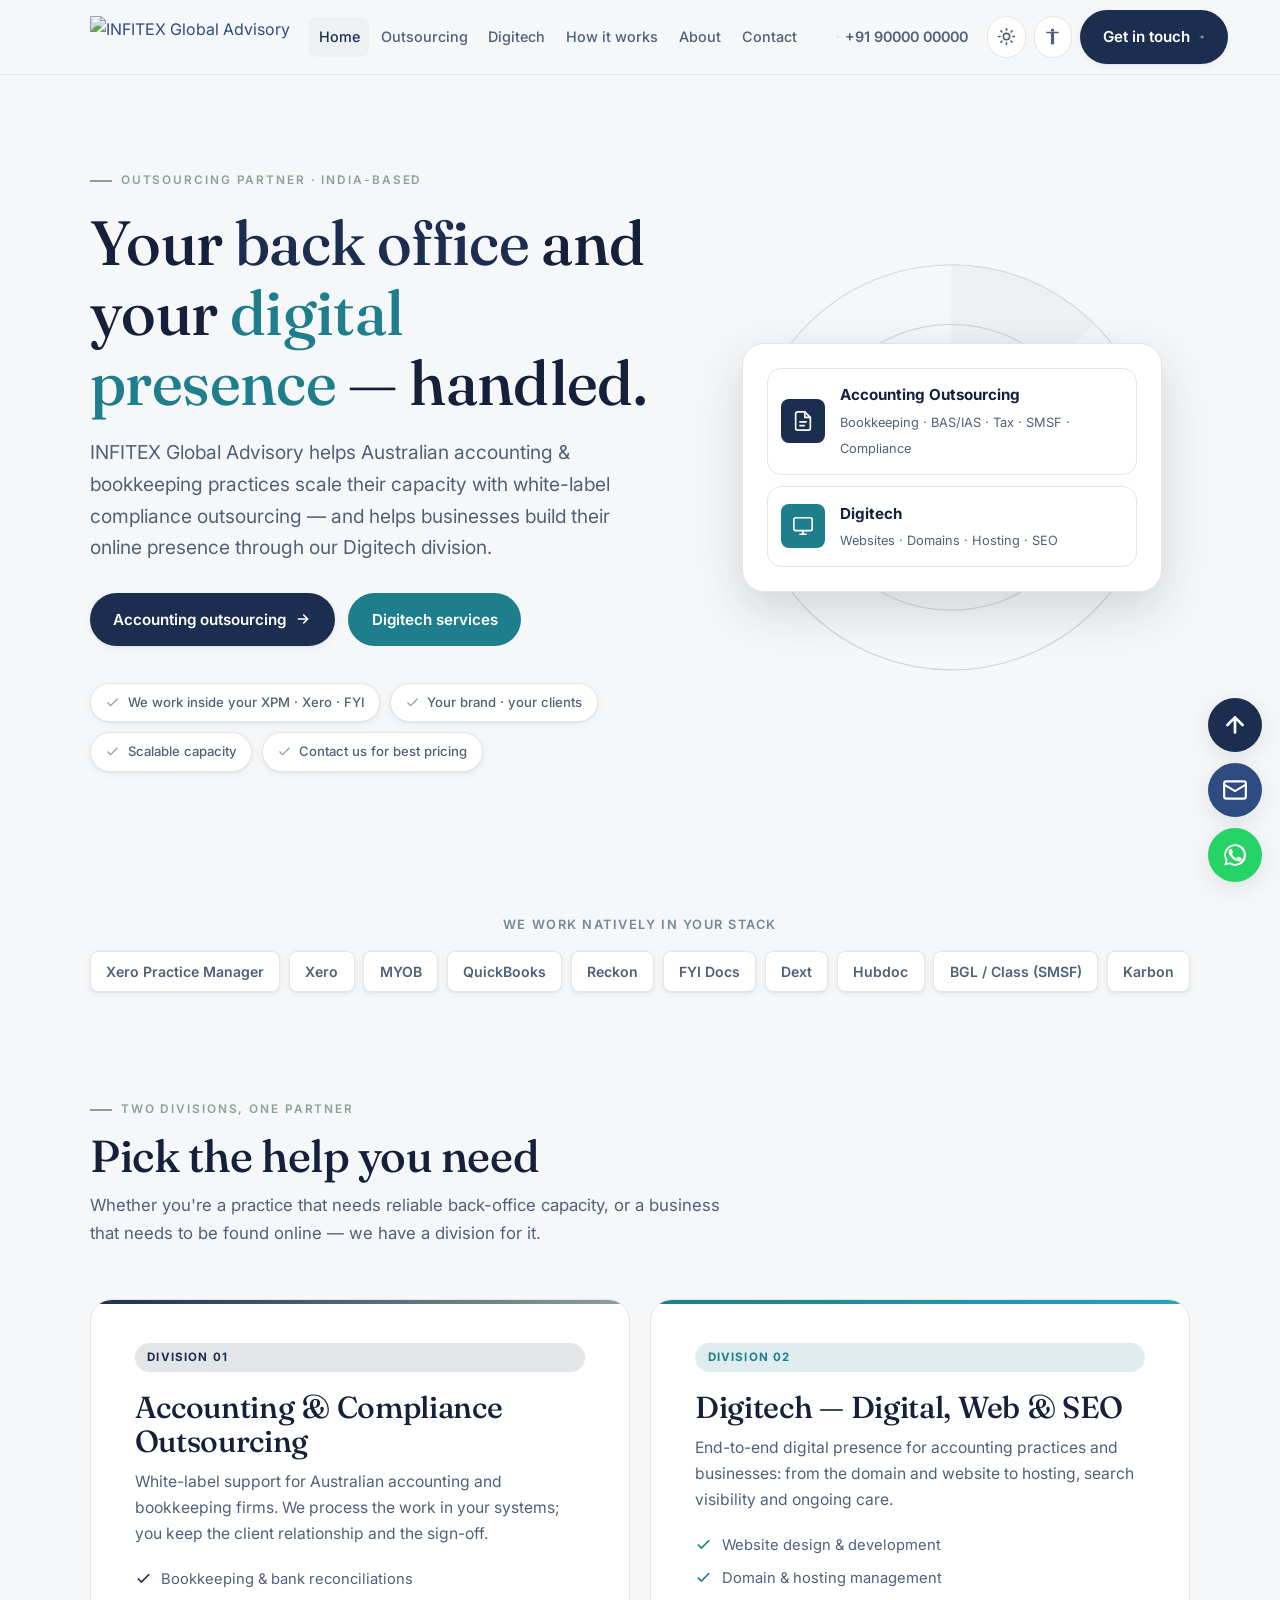
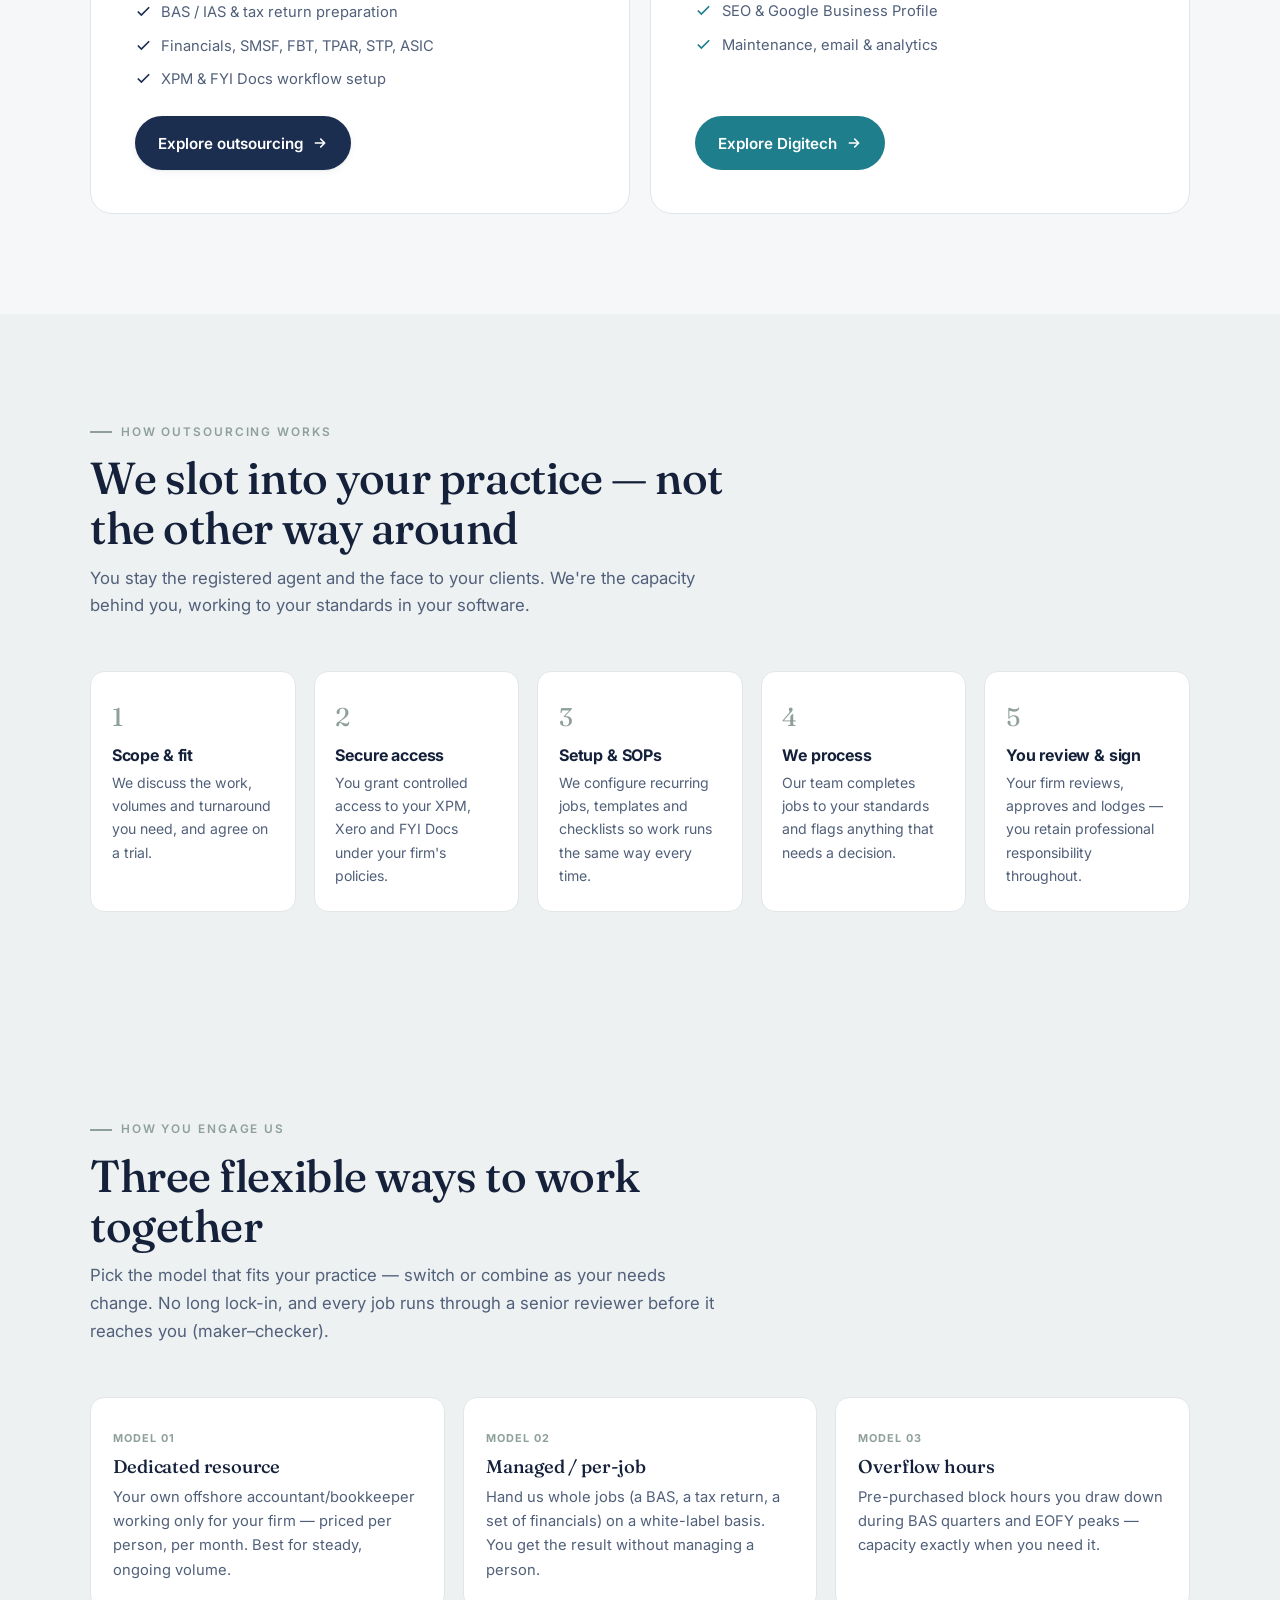
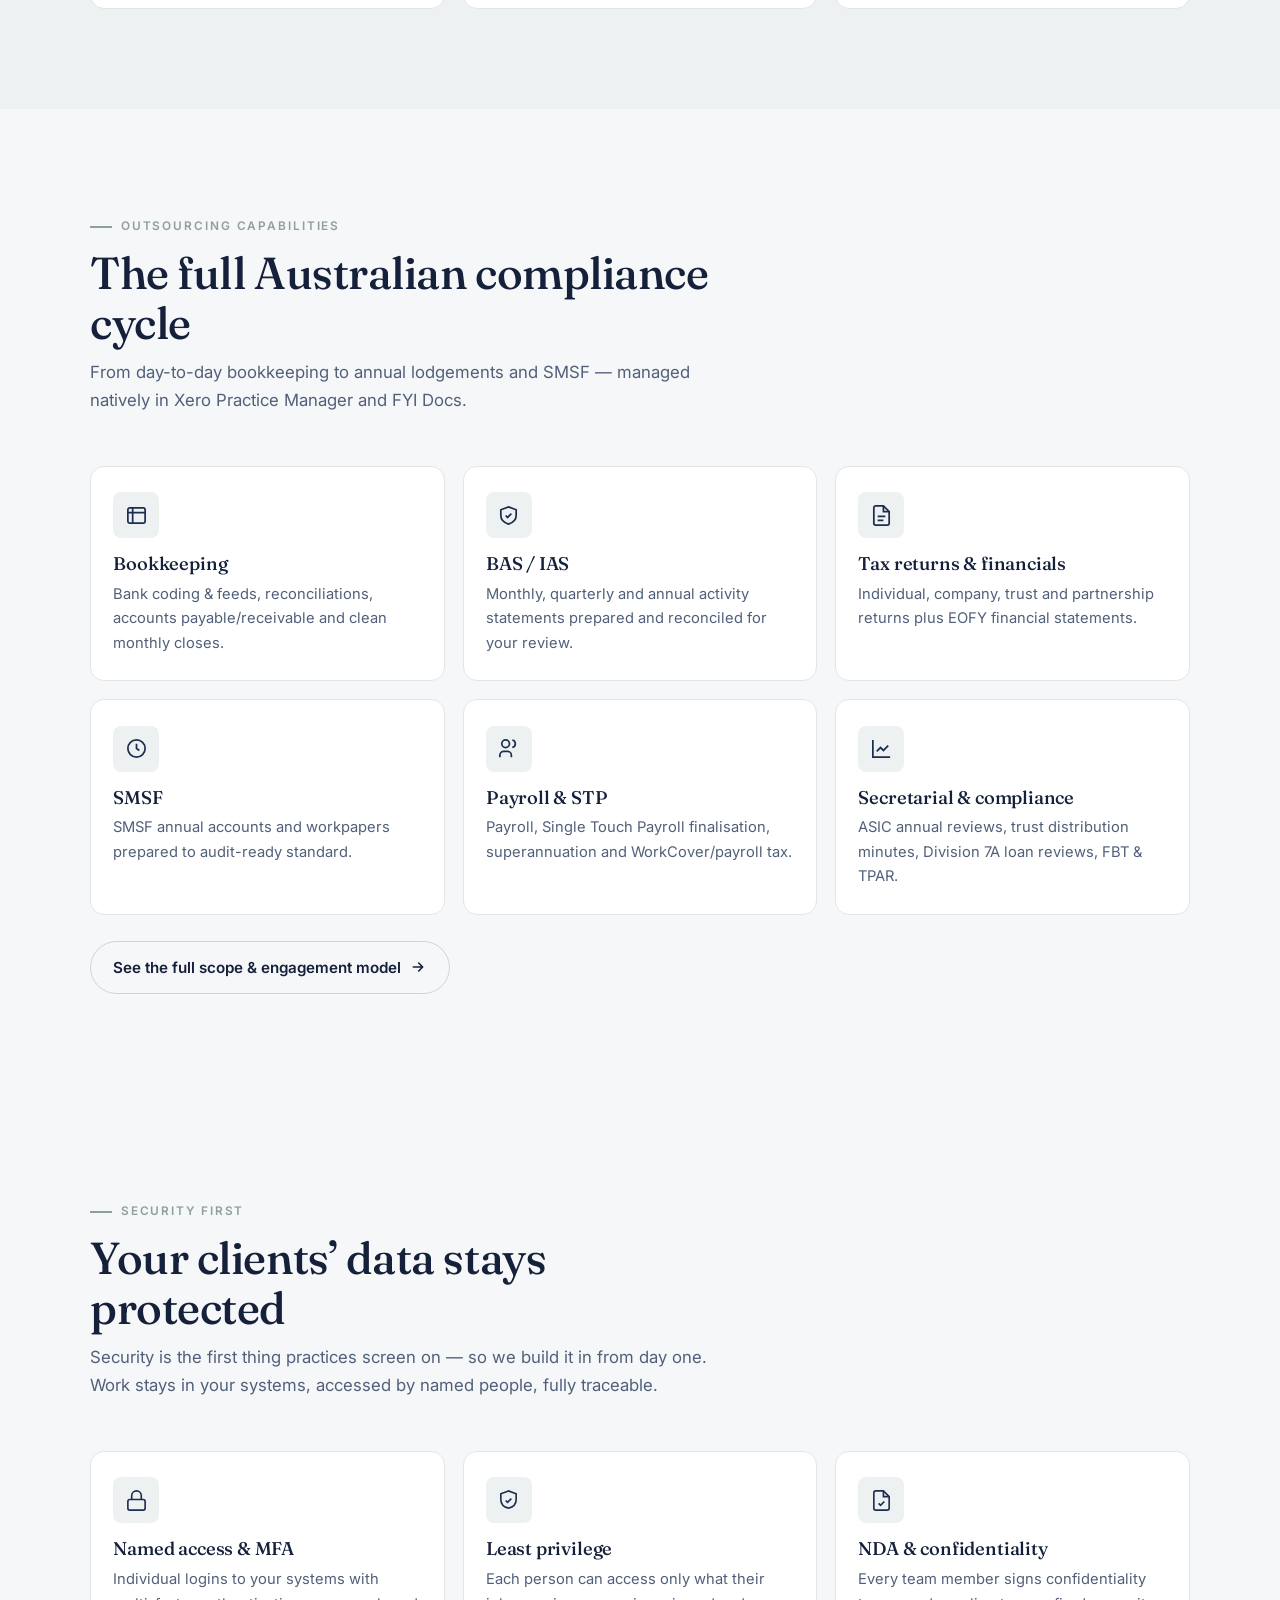
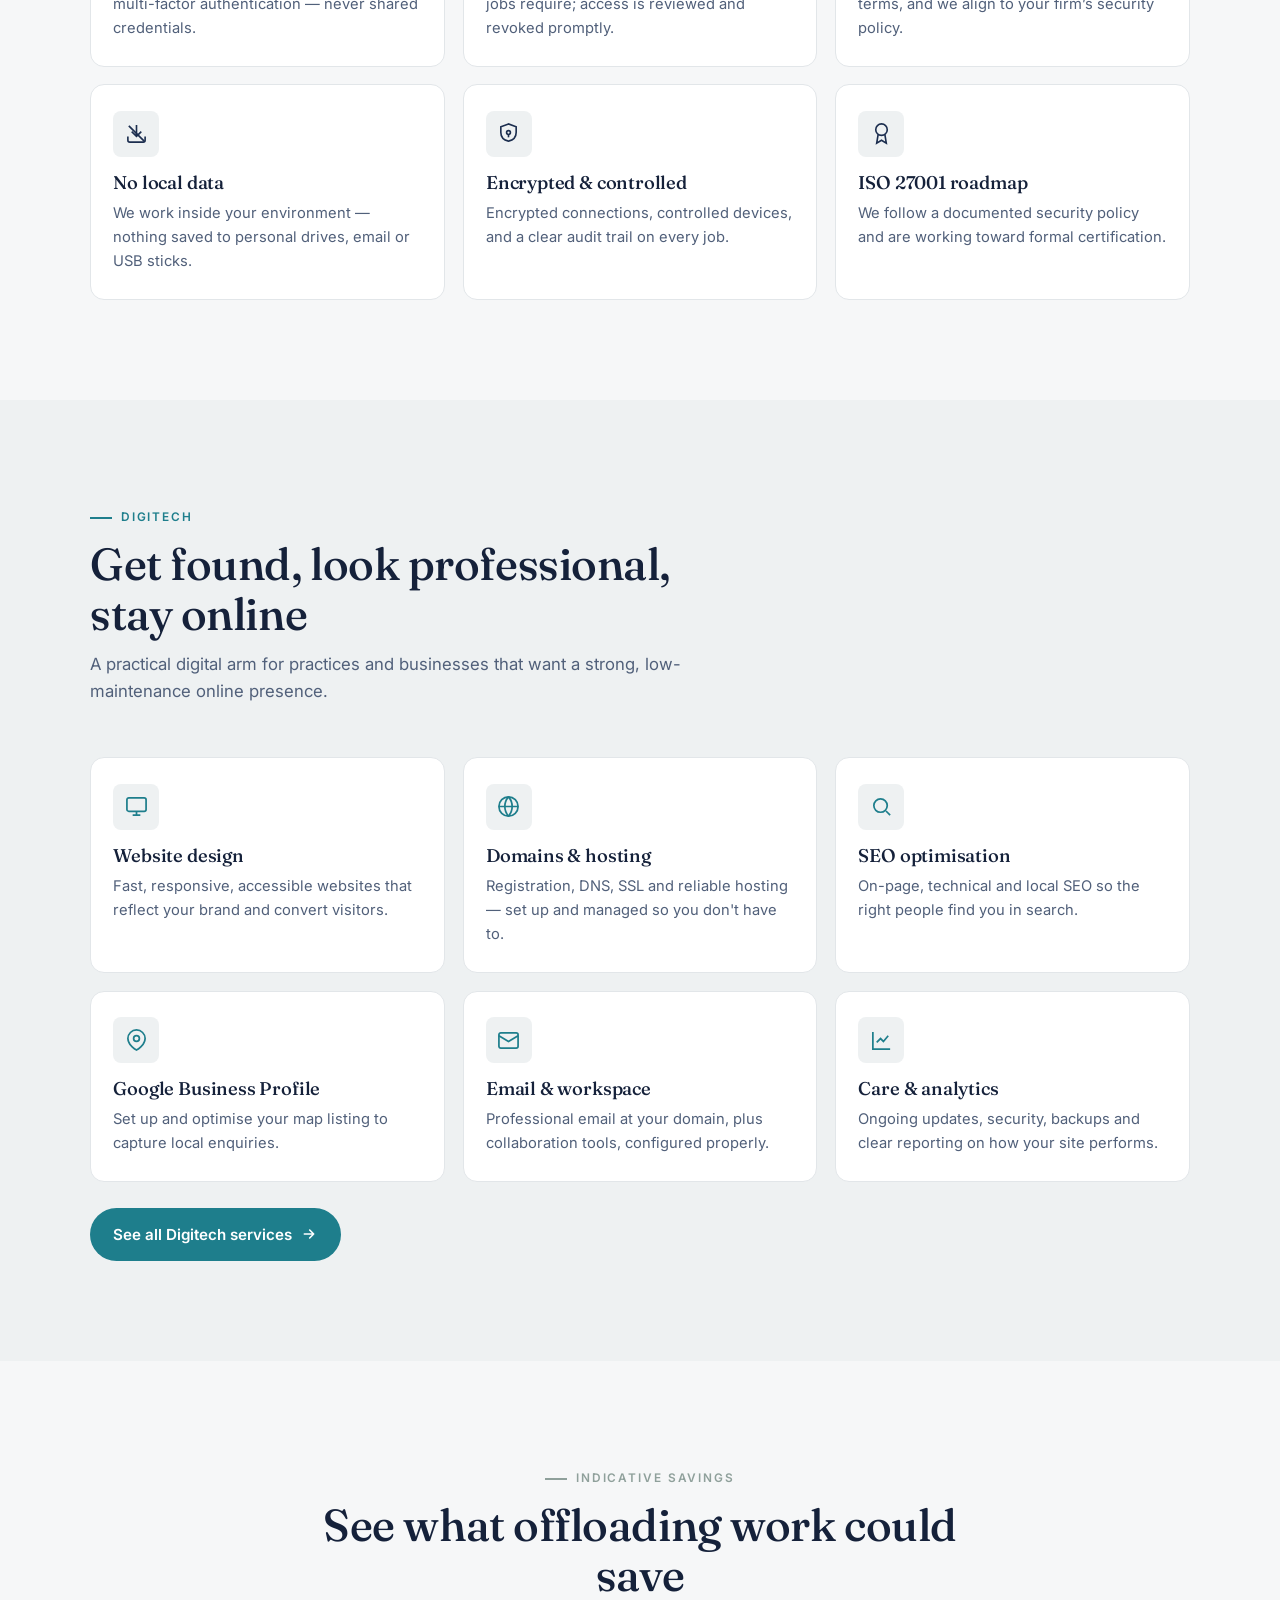
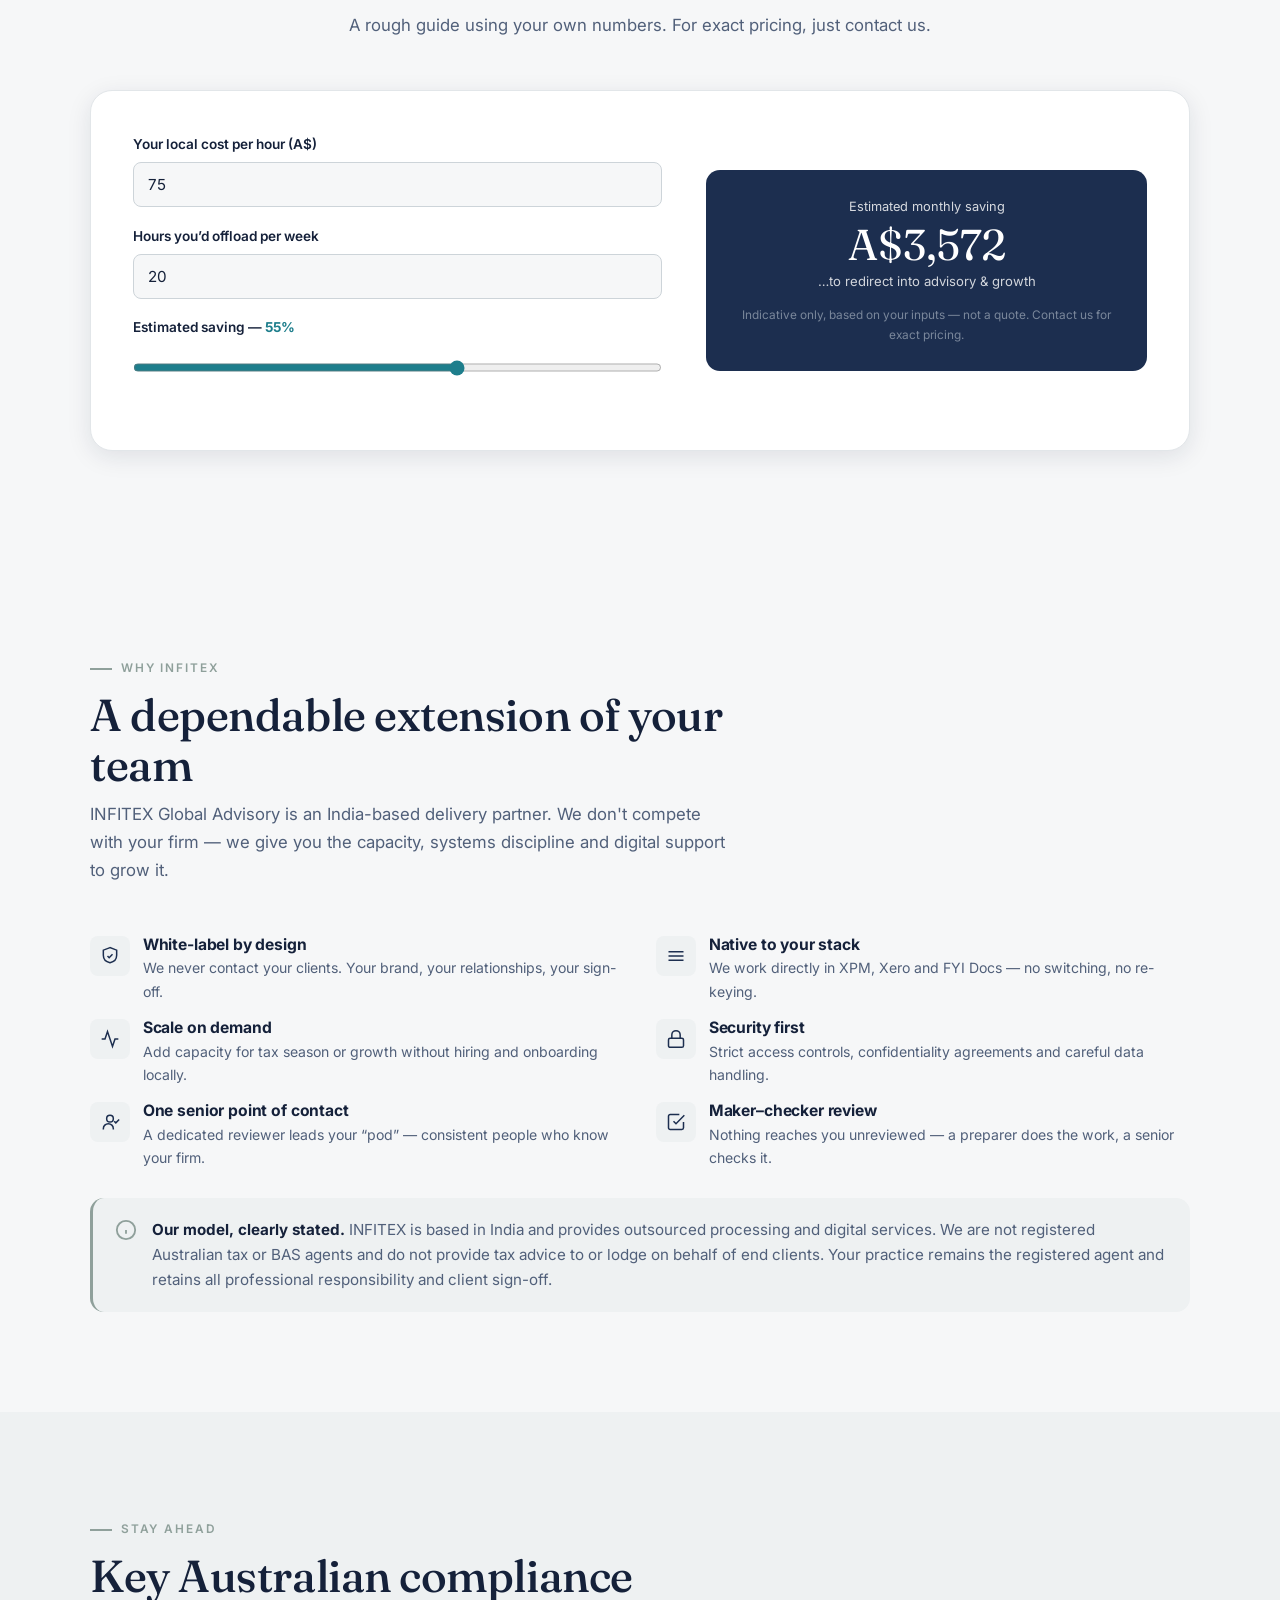
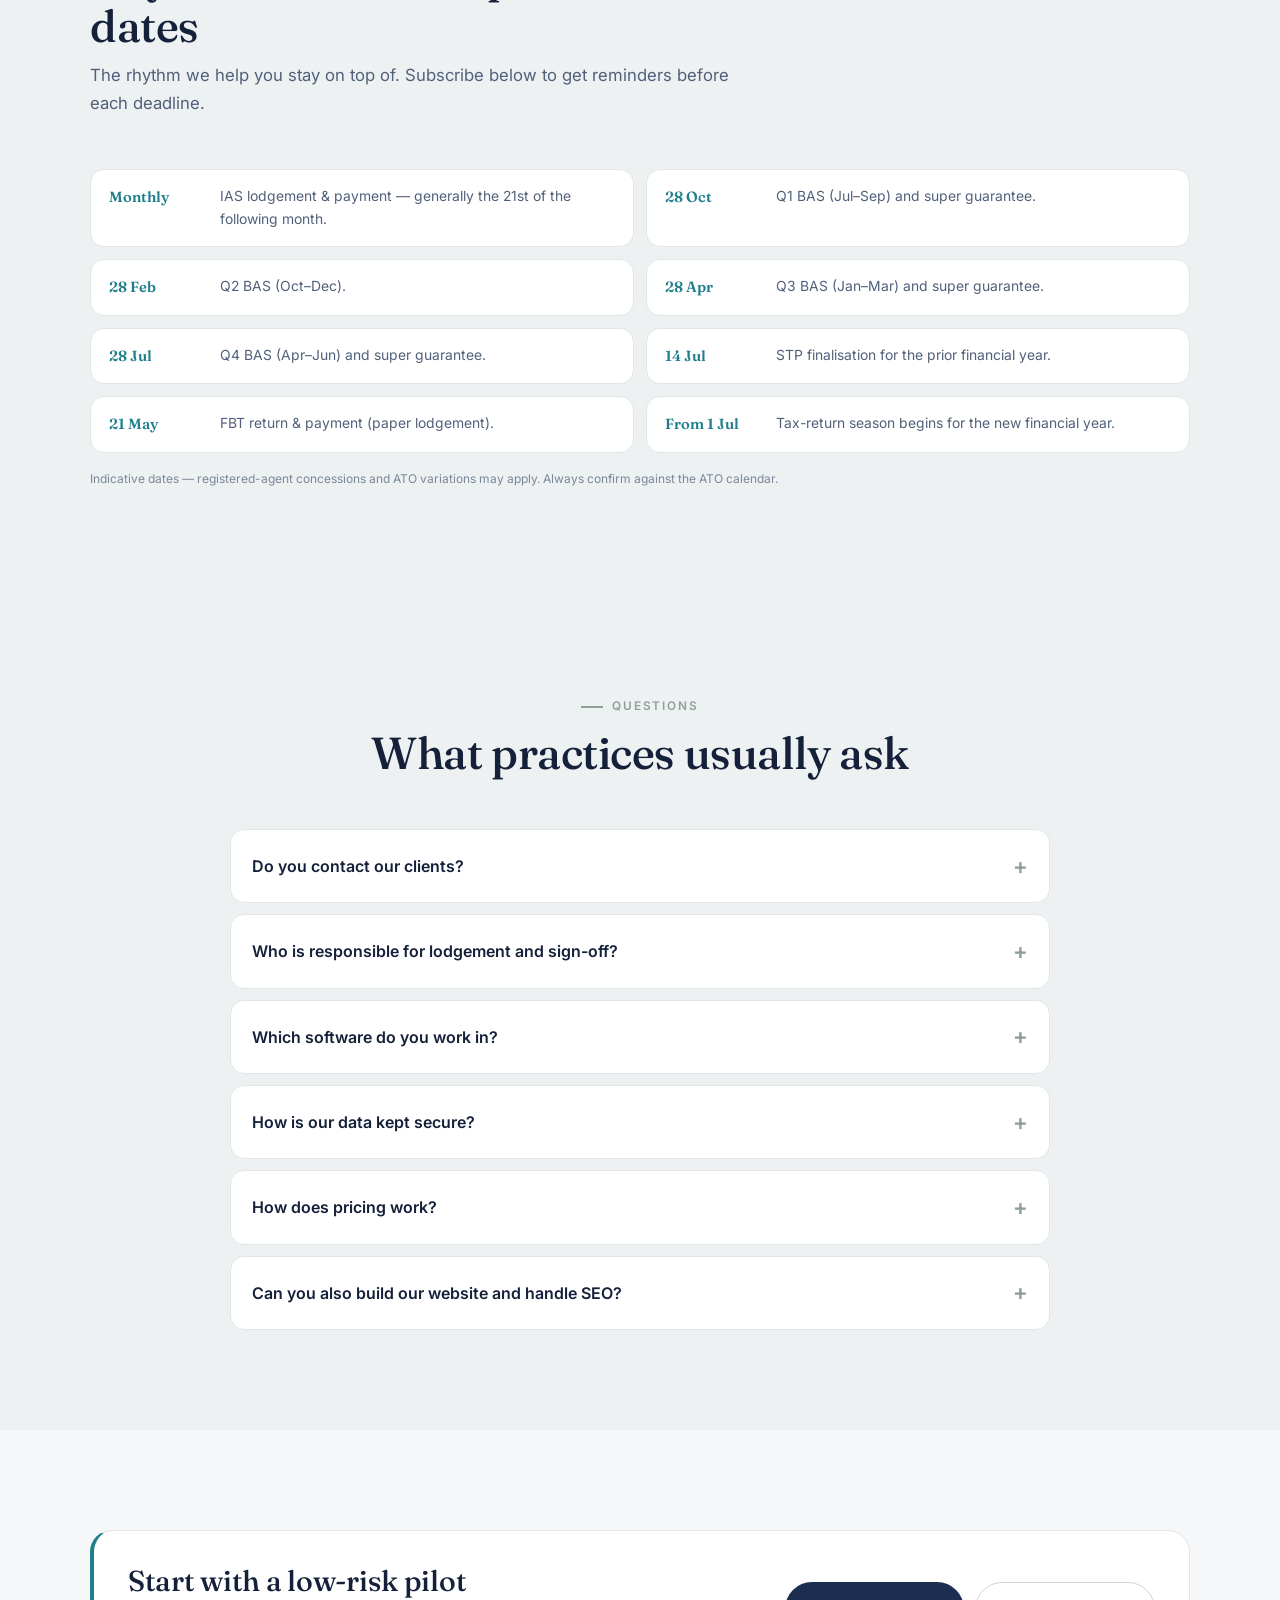
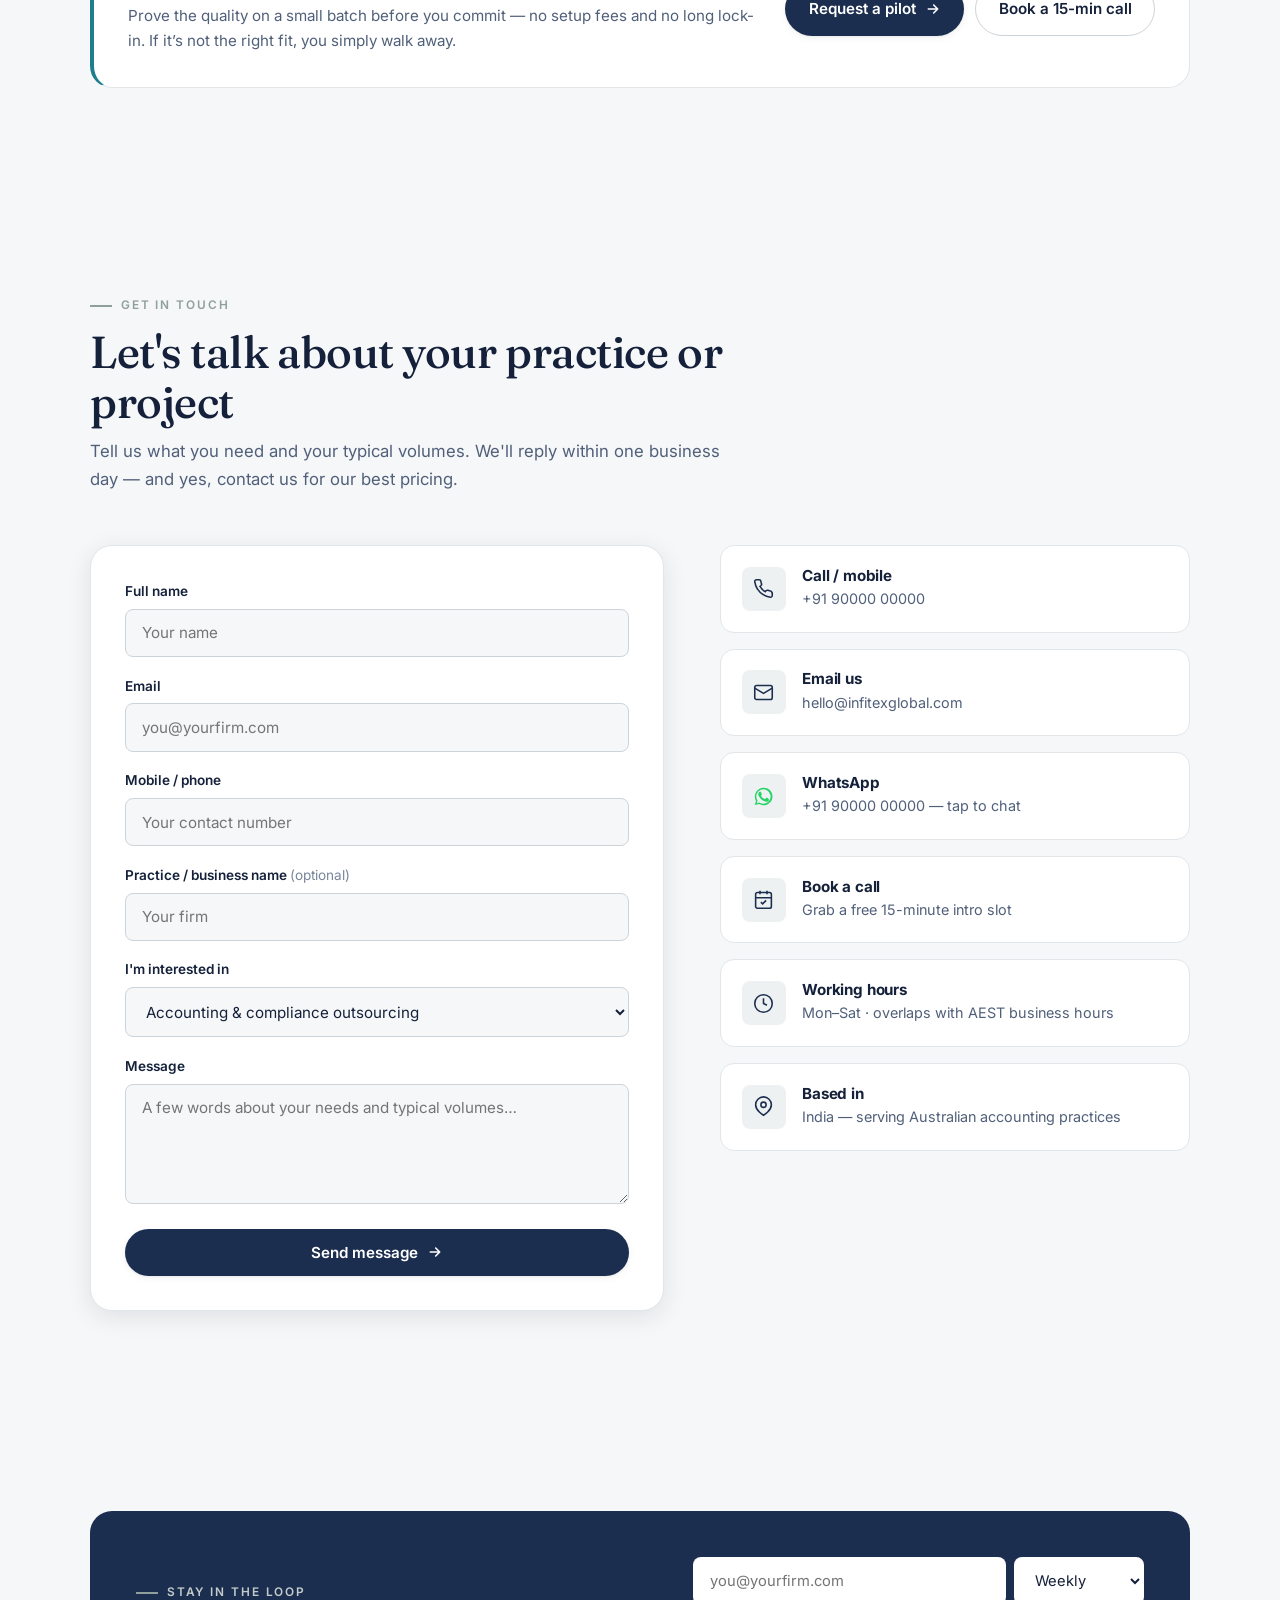
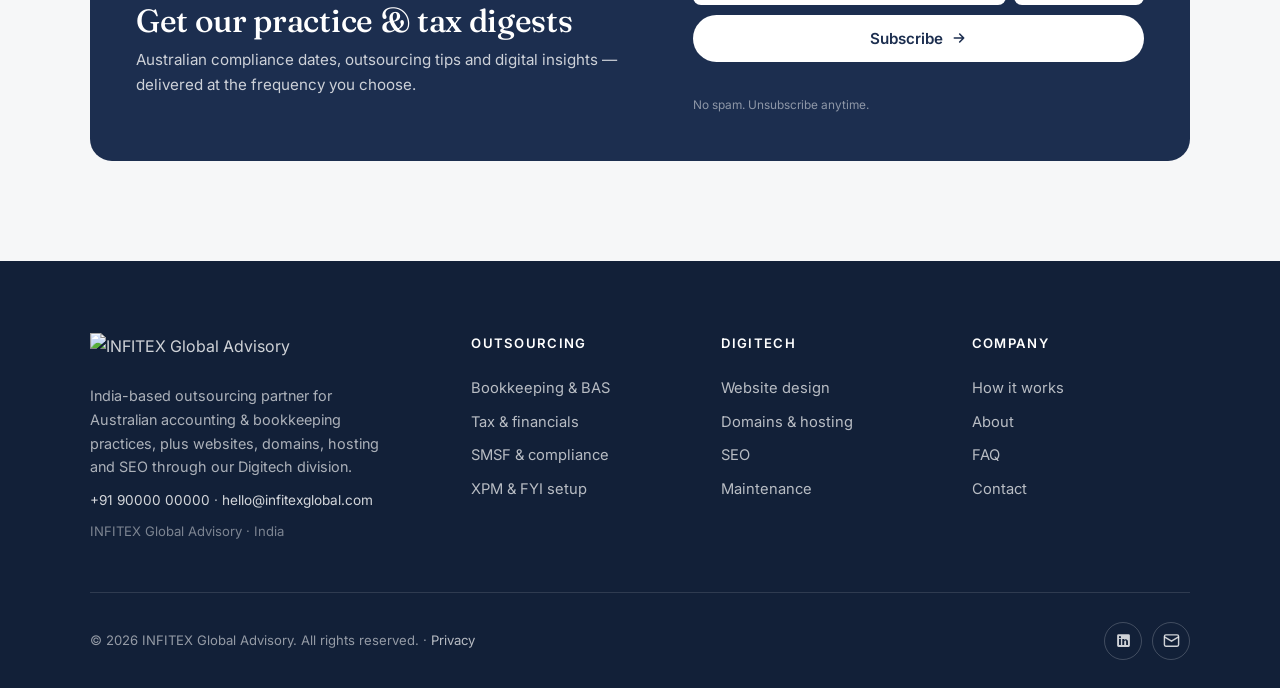
==== index.html @ b323609f "Add files via upload" ====
<!DOCTYPE html>
<html lang="en" data-theme="light" data-contrast="normal">
<head>
<meta charset="UTF-8" />
<meta name="viewport" content="width=device-width, initial-scale=1.0" />
<title>INFITEX Global Advisory — Accounting Outsourcing for Australian Practices + Digital Services</title>
<meta name="description" content="INFITEX is an India-based partner for Australian accounting & bookkeeping practices: white-label accounting, BAS, tax and compliance outsourcing — plus websites, domains, hosting and SEO (Digitech)." />
<meta name="theme-color" content="#1C2E4F" />
<script>document.documentElement.classList.add('js');</script>
<link rel="icon" href="data:image/svg+xml,%3Csvg xmlns='http://www.w3.org/2000/svg' viewBox='0 0 32 32'%3E%3Crect width='32' height='32' rx='6' fill='%231C2E4F'/%3E%3Cpath d='M11 9 L22 16 L11 23' fill='none' stroke='%23C3CCCB' stroke-width='3' stroke-linecap='round' stroke-linejoin='round'/%3E%3Ccircle cx='14.5' cy='16' r='2.1' fill='%23C3CCCB'/%3E%3C/svg%3E" />
<link rel="preconnect" href="https://fonts.googleapis.com" />
<link rel="preconnect" href="https://fonts.gstatic.com" crossorigin />
<link href="https://fonts.googleapis.com/css2?family=Fraunces:opsz,wght@9..144,400;9..144,500;9..144,600&family=Inter:wght@400;500;600;700&display=swap" rel="stylesheet" />
<link rel="canonical" href="https://www.infitexglobal.com/" />
<meta name="robots" content="index, follow, max-image-preview:large" />
<meta name="google-site-verification" content="REPLACE_WITH_GOOGLE_VERIFICATION_CODE" />
<meta name="author" content="INFITEX Global Advisory" />
<meta property="og:type" content="website" />
<meta property="og:site_name" content="INFITEX Global Advisory" />
<meta property="og:locale" content="en_AU" />
<meta property="og:title" content="INFITEX Global Advisory — Accounting Outsourcing + Digital Services" />
<meta property="og:description" content="India-based partner for Australian accounting & bookkeeping practices: white-label BAS, tax & compliance outsourcing, plus websites, domains, hosting & SEO." />
<meta property="og:url" content="https://www.infitexglobal.com/" />
<meta property="og:image" content="https://www.infitexglobal.com/logo-infitex.png" />
<meta name="twitter:card" content="summary" />
<meta name="twitter:title" content="INFITEX Global Advisory — Accounting Outsourcing + Digital Services" />
<meta name="twitter:description" content="India-based partner for Australian accounting & bookkeeping practices: white-label BAS, tax & compliance outsourcing, plus websites, domains, hosting & SEO." />
<meta name="twitter:image" content="https://www.infitexglobal.com/logo-infitex.png" />
<link rel="stylesheet" href="styles.css" />
<script type="application/ld+json">{"@context": "https://schema.org", "@type": "ProfessionalService", "@id": "https://www.infitexglobal.com/#organization", "name": "INFITEX Global Advisory", "url": "https://www.infitexglobal.com/", "logo": "https://www.infitexglobal.com/logo-infitex.png", "image": "https://www.infitexglobal.com/logo-infitex.png", "description": "India-based outsourcing partner for Australian accounting & bookkeeping practices (white-label bookkeeping, BAS/IAS, tax, SMSF and compliance), plus website, domain, hosting and SEO services through our Digitech division.", "email": "hello@infitexglobal.com", "telephone": "+919000000000", "address": {"@type": "PostalAddress", "addressCountry": "IN"}, "areaServed": {"@type": "Country", "name": "Australia"}, "sameAs": ["https://www.linkedin.com/company/infitex-global-advisory"], "contactPoint": {"@type": "ContactPoint", "contactType": "sales", "telephone": "+919000000000", "email": "hello@infitexglobal.com", "areaServed": "AU", "availableLanguage": "en"}}</script>
<script type="application/ld+json">{"@context": "https://schema.org", "@type": "WebSite", "@id": "https://www.infitexglobal.com/#website", "url": "https://www.infitexglobal.com/", "name": "INFITEX Global Advisory", "publisher": {"@id": "https://www.infitexglobal.com/#organization"}, "inLanguage": "en"}</script>
<script type="application/ld+json">{"@context": "https://schema.org", "@type": "FAQPage", "mainEntity": [{"@type": "Question", "name": "Do you contact our clients?", "acceptedAnswer": {"@type": "Answer", "text": "No. We operate entirely behind the scenes. All client communication stays with your firm — we are white-label by design."}}, {"@type": "Question", "name": "Who is responsible for lodgement and sign-off?", "acceptedAnswer": {"@type": "Answer", "text": "Your practice. You remain the registered tax/BAS agent, you review the work, and you lodge. We prepare the work to your standards for your approval."}}, {"@type": "Question", "name": "Which software do you work in?", "acceptedAnswer": {"@type": "Answer", "text": "We work natively in Xero Practice Manager (XPM), Xero and FYI Docs, and can adapt to your existing workflows and templates."}}, {"@type": "Question", "name": "How is our data kept secure?", "acceptedAnswer": {"@type": "Answer", "text": "We use controlled, role-based access to your systems, confidentiality agreements, and careful data-handling practices aligned to your firm's security policy."}}, {"@type": "Question", "name": "How does pricing work?", "acceptedAnswer": {"@type": "Answer", "text": "Pricing depends on the work type, volume and turnaround. We keep it simple and competitive — contact us for a quote tailored to your practice."}}, {"@type": "Question", "name": "Can you also build our website and handle SEO?", "acceptedAnswer": {"@type": "Answer", "text": "Yes — that is our Digitech division. We can manage your domain, website, hosting and search visibility."}}]}</script>
</head>
<body>
<a href="#main" class="skip">Skip to content</a>

<!-- HEADER -->
<header class="site">
  <div class="wrap nav">
    <a href="index.html" class="brand" aria-label="INFITEX Global Advisory — home">
      <img class="logo logo-light" src="logo-infitex.png" alt="INFITEX Global Advisory" />
      <img class="logo logo-dark" src="logo-infitex-light.png" alt="" aria-hidden="true" />
    </a>
    <nav class="nav-links" id="navLinks" aria-label="Primary">
      <a href="index.html" class="active">Home</a>
      <a href="outsourcing.html">Outsourcing</a>
      <a href="digitech.html">Digitech</a>
      <a href="#how">How it works</a>
      <a href="#about">About</a>
      <a href="#contact">Contact</a>
    </nav>
    <div class="nav-tools">
      <a class="nav-call" href="tel:+919000000000" aria-label="Call INFITEX on +91 90000 00000"><svg viewBox="0 0 24 24" fill="none" stroke="currentColor" stroke-width="1.8"><path d="M22 16.9v3a2 2 0 0 1-2.2 2 19.8 19.8 0 0 1-8.6-3.1 19.5 19.5 0 0 1-6-6A19.8 19.8 0 0 1 2 4.2 2 2 0 0 1 4 2h3a2 2 0 0 1 2 1.7c.1 1 .4 1.9.7 2.8a2 2 0 0 1-.5 2.1L8 9.6a16 16 0 0 0 6 6l1-1a2 2 0 0 1 2.1-.5c.9.3 1.8.6 2.8.7a2 2 0 0 1 1.7 2z"/></svg>+91 90000 00000</a>
      
      <button class="icon-btn" id="themeToggle" aria-label="Toggle light or dark theme" title="Toggle theme">
        <svg id="iconSun" viewBox="0 0 24 24" fill="none" stroke="currentColor" stroke-width="2" stroke-linecap="round"><circle cx="12" cy="12" r="4"/><path d="M12 2v2M12 20v2M4.9 4.9l1.4 1.4M17.7 17.7l1.4 1.4M2 12h2M20 12h2M4.9 19.1l1.4-1.4M17.7 6.3l1.4-1.4"/></svg>
        <svg id="iconMoon" viewBox="0 0 24 24" fill="currentColor" style="display:none"><path d="M21 12.8A9 9 0 1 1 11.2 3a7 7 0 0 0 9.8 9.8z"/></svg>
      </button>
      <button class="icon-btn" id="a11yToggle" aria-label="Accessibility options" aria-expanded="false" title="Accessibility">
        <svg viewBox="0 0 24 24" fill="currentColor"><circle cx="12" cy="4" r="2"/><path d="M19 8h-5v13a1 1 0 0 1-2 0v-6h0v6a1 1 0 0 1-2 0V8H5a1 1 0 0 1 0-2h14a1 1 0 0 1 0 2z"/></svg>
      </button>
      <a href="#contact" class="btn btn-primary desktop-cta">Get in touch <svg class="arw" width="16" height="16" viewBox="0 0 24 24" fill="none" stroke="currentColor" stroke-width="2.4" stroke-linecap="round" stroke-linejoin="round"><path d="M5 12h14M13 6l6 6-6 6"/></svg></a>
      <button class="icon-btn menu-toggle" id="menuToggle" aria-label="Open menu" aria-expanded="false">
        <svg viewBox="0 0 24 24" fill="none" stroke="currentColor" stroke-width="2" stroke-linecap="round"><path d="M3 6h18M3 12h18M3 18h18"/></svg>
      </button>
    </div>
  </div>
</header>

<main id="main">

<!-- HERO -->
<section class="hero">
  <div class="wrap hero-grid">
    <div class="reveal">
      <span class="eyebrow">Outsourcing partner · India-based</span>
      <h1>Your <span class="accent">back office</span> and your <span class="digi">digital presence</span> — handled.</h1>
      <p class="lead">INFITEX Global Advisory helps Australian accounting &amp; bookkeeping practices scale their capacity with white-label compliance outsourcing — and helps businesses build their online presence through our Digitech division.</p>
      <div class="hero-cta">
        <a href="outsourcing.html" class="btn btn-primary">Accounting outsourcing <svg class="arw" width="16" height="16" viewBox="0 0 24 24" fill="none" stroke="currentColor" stroke-width="2.4" stroke-linecap="round" stroke-linejoin="round"><path d="M5 12h14M13 6l6 6-6 6"/></svg></a>
        <a href="digitech.html" class="btn btn-digi">Digitech services</a>
      </div>
      <div class="trust-row">
        <span class="chip"><svg viewBox="0 0 24 24" fill="none" stroke="currentColor" stroke-width="2"><path d="M20 6 9 17l-5-5"/></svg>We work inside your XPM · Xero · FYI</span>
        <span class="chip"><svg viewBox="0 0 24 24" fill="none" stroke="currentColor" stroke-width="2"><path d="M20 6 9 17l-5-5"/></svg>Your brand · your clients</span>
        <span class="chip"><svg viewBox="0 0 24 24" fill="none" stroke="currentColor" stroke-width="2"><path d="M20 6 9 17l-5-5"/></svg>Scalable capacity</span>
        <span class="chip"><svg viewBox="0 0 24 24" fill="none" stroke="currentColor" stroke-width="2"><path d="M20 6 9 17l-5-5"/></svg>Contact us for best pricing</span>
      </div>
    </div>
    <div class="hero-art reveal">
      <svg class="radar" viewBox="0 0 400 400" aria-hidden="true">
        <circle class="r-ring" cx="200" cy="200" r="70"/><circle class="r-ring" cx="200" cy="200" r="120"/><circle class="r-ring" cx="200" cy="200" r="170"/>
        <g class="r-sweep"><path d="M200 200 L200 30 A170 170 0 0 1 320 80 Z" fill="var(--steel)" opacity=".08"/></g>
      </svg>
      <div class="hero-card">
        <a class="hc-div" href="outsourcing.html">
          <div class="hc-ic a"><svg viewBox="0 0 24 24" fill="none" stroke="currentColor" stroke-width="1.8"><path d="M14 2H6a2 2 0 0 0-2 2v16a2 2 0 0 0 2 2h12a2 2 0 0 0 2-2V8z"/><path d="M14 2v6h6M8 13h8M8 17h6"/></svg></div>
          <div><b>Accounting Outsourcing</b><span>Bookkeeping · BAS/IAS · Tax · SMSF · Compliance</span></div>
        </a>
        <a class="hc-div" href="digitech.html">
          <div class="hc-ic b"><svg viewBox="0 0 24 24" fill="none" stroke="currentColor" stroke-width="1.8"><rect x="2" y="3" width="20" height="14" rx="2"/><path d="M8 21h8M12 17v4"/></svg></div>
          <div><b>Digitech</b><span>Websites · Domains · Hosting · SEO</span></div>
        </a>
      </div>
    </div>
  </div>
</section>

<section style="padding-top:clamp(26px,4vw,46px);padding-bottom:0">
  <div class="wrap reveal">
    <p class="tools-lead">We work natively in your stack</p>
    <div class="tools-strip"><span>Xero Practice Manager</span><span>Xero</span><span>MYOB</span><span>QuickBooks</span><span>Reckon</span><span>FYI Docs</span><span>Dext</span><span>Hubdoc</span><span>BGL / Class (SMSF)</span><span>Karbon</span></div>
  </div>
</section>

<!-- PILLARS -->
<section id="divisions">
  <div class="wrap">
    <div class="sec-head reveal">
      <span class="eyebrow">Two divisions, one partner</span>
      <h2>Pick the help you need</h2>
      <p>Whether you're a practice that needs reliable back-office capacity, or a business that needs to be found online — we have a division for it.</p>
    </div>
    <div class="pillars">
      <article class="pillar acct reveal">
        <span class="accentbar"></span>
        <span class="ptag">Division 01</span>
        <h3>Accounting &amp; Compliance Outsourcing</h3>
        <p>White-label support for Australian accounting and bookkeeping firms. We process the work in your systems; you keep the client relationship and the sign-off.</p>
        <ul>
          <li><svg viewBox="0 0 24 24" fill="none" stroke="currentColor" stroke-width="2.4"><path d="M20 6 9 17l-5-5"/></svg>Bookkeeping &amp; bank reconciliations</li>
          <li><svg viewBox="0 0 24 24" fill="none" stroke="currentColor" stroke-width="2.4"><path d="M20 6 9 17l-5-5"/></svg>BAS / IAS &amp; tax return preparation</li>
          <li><svg viewBox="0 0 24 24" fill="none" stroke="currentColor" stroke-width="2.4"><path d="M20 6 9 17l-5-5"/></svg>Financials, SMSF, FBT, TPAR, STP, ASIC</li>
          <li><svg viewBox="0 0 24 24" fill="none" stroke="currentColor" stroke-width="2.4"><path d="M20 6 9 17l-5-5"/></svg>XPM &amp; FYI Docs workflow setup</li>
        </ul>
        <a href="outsourcing.html" class="btn btn-primary">Explore outsourcing <svg class="arw" width="16" height="16" viewBox="0 0 24 24" fill="none" stroke="currentColor" stroke-width="2.4" stroke-linecap="round" stroke-linejoin="round"><path d="M5 12h14M13 6l6 6-6 6"/></svg></a>
      </article>
      <article class="pillar digi reveal">
        <span class="accentbar"></span>
        <span class="ptag">Division 02</span>
        <h3>Digitech — Digital, Web &amp; SEO</h3>
        <p>End-to-end digital presence for accounting practices and businesses: from the domain and website to hosting, search visibility and ongoing care.</p>
        <ul>
          <li><svg viewBox="0 0 24 24" fill="none" stroke="currentColor" stroke-width="2.4"><path d="M20 6 9 17l-5-5"/></svg>Website design &amp; development</li>
          <li><svg viewBox="0 0 24 24" fill="none" stroke="currentColor" stroke-width="2.4"><path d="M20 6 9 17l-5-5"/></svg>Domain &amp; hosting management</li>
          <li><svg viewBox="0 0 24 24" fill="none" stroke="currentColor" stroke-width="2.4"><path d="M20 6 9 17l-5-5"/></svg>SEO &amp; Google Business Profile</li>
          <li><svg viewBox="0 0 24 24" fill="none" stroke="currentColor" stroke-width="2.4"><path d="M20 6 9 17l-5-5"/></svg>Maintenance, email &amp; analytics</li>
        </ul>
        <a href="digitech.html" class="btn btn-digi">Explore Digitech <svg class="arw" width="16" height="16" viewBox="0 0 24 24" fill="none" stroke="currentColor" stroke-width="2.4" stroke-linecap="round" stroke-linejoin="round"><path d="M5 12h14M13 6l6 6-6 6"/></svg></a>
      </article>
    </div>
  </div>
</section>

<!-- HOW OUTSOURCING WORKS -->
<section id="how" style="background:var(--surface-2)">
  <div class="wrap">
    <div class="sec-head reveal">
      <span class="eyebrow">How outsourcing works</span>
      <h2>We slot into your practice — not the other way around</h2>
      <p>You stay the registered agent and the face to your clients. We're the capacity behind you, working to your standards in your software.</p>
    </div>
    <div class="steps five">
      <div class="step reveal"><span class="n">1</span><h4>Scope &amp; fit</h4><p>We discuss the work, volumes and turnaround you need, and agree on a trial.</p></div>
      <div class="step reveal"><span class="n">2</span><h4>Secure access</h4><p>You grant controlled access to your XPM, Xero and FYI Docs under your firm's policies.</p></div>
      <div class="step reveal"><span class="n">3</span><h4>Setup &amp; SOPs</h4><p>We configure recurring jobs, templates and checklists so work runs the same way every time.</p></div>
      <div class="step reveal"><span class="n">4</span><h4>We process</h4><p>Our team completes jobs to your standards and flags anything that needs a decision.</p></div>
      <div class="step reveal"><span class="n">5</span><h4>You review &amp; sign</h4><p>Your firm reviews, approves and lodges — you retain professional responsibility throughout.</p></div>
    </div>
  </div>
</section>

<section id="models" style="background:var(--surface-2)">
  <div class="wrap">
    <div class="sec-head reveal"><span class="eyebrow">How you engage us</span><h2>Three flexible ways to work together</h2><p>Pick the model that fits your practice — switch or combine as your needs change. No long lock-in, and every job runs through a senior reviewer before it reaches you (maker&ndash;checker).</p></div>
    <div class="svc-grid">
      <article class="svc model reveal"><span class="mtag">Model 01</span><h3>Dedicated resource</h3><p>Your own offshore accountant/bookkeeper working only for your firm — priced per person, per month. Best for steady, ongoing volume.</p></article>
      <article class="svc model reveal"><span class="mtag">Model 02</span><h3>Managed / per-job</h3><p>Hand us whole jobs (a BAS, a tax return, a set of financials) on a white-label basis. You get the result without managing a person.</p></article>
      <article class="svc model reveal"><span class="mtag">Model 03</span><h3>Overflow hours</h3><p>Pre-purchased block hours you draw down during BAS quarters and EOFY peaks — capacity exactly when you need it.</p></article>
    </div>
  </div>
</section>

<!-- OUTSOURCING CAPABILITY OVERVIEW -->
<section id="outsourcing-overview">
  <div class="wrap">
    <div class="sec-head reveal">
      <span class="eyebrow">Outsourcing capabilities</span>
      <h2>The full Australian compliance cycle</h2>
      <p>From day-to-day bookkeeping to annual lodgements and SMSF — managed natively in Xero Practice Manager and FYI Docs.</p>
    </div>
    <div class="svc-grid">
      <article class="svc reveal"><div class="ic"><svg viewBox="0 0 24 24" fill="none" stroke="currentColor" stroke-width="1.8"><rect x="3" y="4" width="18" height="16" rx="2"/><path d="M3 9h18M8 4v16"/></svg></div><h3>Bookkeeping</h3><p>Bank coding &amp; feeds, reconciliations, accounts payable/receivable and clean monthly closes.</p></article>
      <article class="svc reveal"><div class="ic"><svg viewBox="0 0 24 24" fill="none" stroke="currentColor" stroke-width="1.8"><path d="M9 12l2 2 4-4"/><path d="M12 3l8 3v6c0 5-3.5 7.5-8 9-4.5-1.5-8-4-8-9V6z"/></svg></div><h3>BAS / IAS</h3><p>Monthly, quarterly and annual activity statements prepared and reconciled for your review.</p></article>
      <article class="svc reveal"><div class="ic"><svg viewBox="0 0 24 24" fill="none" stroke="currentColor" stroke-width="1.8"><path d="M14 2H6a2 2 0 0 0-2 2v16a2 2 0 0 0 2 2h12a2 2 0 0 0 2-2V8z"/><path d="M14 2v6h6M8 13h8M8 17h6"/></svg></div><h3>Tax returns &amp; financials</h3><p>Individual, company, trust and partnership returns plus EOFY financial statements.</p></article>
      <article class="svc reveal"><div class="ic"><svg viewBox="0 0 24 24" fill="none" stroke="currentColor" stroke-width="1.8"><circle cx="12" cy="12" r="9"/><path d="M12 7v5l3 2"/></svg></div><h3>SMSF</h3><p>SMSF annual accounts and workpapers prepared to audit-ready standard.</p></article>
      <article class="svc reveal"><div class="ic"><svg viewBox="0 0 24 24" fill="none" stroke="currentColor" stroke-width="1.8"><circle cx="9" cy="7" r="4"/><path d="M3 21v-2a4 4 0 0 1 4-4h4a4 4 0 0 1 4 4v2M16 3.1a4 4 0 0 1 0 7.8"/></svg></div><h3>Payroll &amp; STP</h3><p>Payroll, Single Touch Payroll finalisation, superannuation and WorkCover/payroll tax.</p></article>
      <article class="svc reveal"><div class="ic"><svg viewBox="0 0 24 24" fill="none" stroke="currentColor" stroke-width="1.8"><path d="M3 3v18h18"/><path d="M19 9l-5 5-3-3-4 4"/></svg></div><h3>Secretarial &amp; compliance</h3><p>ASIC annual reviews, trust distribution minutes, Division 7A loan reviews, FBT &amp; TPAR.</p></article>
    </div>
    <div style="margin-top:1.6rem" class="reveal">
      <a href="outsourcing.html" class="btn btn-ghost">See the full scope &amp; engagement model <svg class="arw" width="16" height="16" viewBox="0 0 24 24" fill="none" stroke="currentColor" stroke-width="2.4" stroke-linecap="round" stroke-linejoin="round"><path d="M5 12h14M13 6l6 6-6 6"/></svg></a>
    </div>
  </div>
</section>

<section id="security">
  <div class="wrap">
    <div class="sec-head reveal"><span class="eyebrow">Security first</span><h2>Your clients&rsquo; data stays protected</h2><p>Security is the first thing practices screen on — so we build it in from day one. Work stays in your systems, accessed by named people, fully traceable.</p></div>
    <div class="svc-grid">
      <article class="svc reveal"><div class="ic"><svg viewBox="0 0 24 24" fill="none" stroke="currentColor" stroke-width="1.7"><rect x="3" y="11" width="18" height="11" rx="2"/><path d="M7 11V7a5 5 0 0 1 10 0v4"/></svg></div><h3>Named access &amp; MFA</h3><p>Individual logins to your systems with multi-factor authentication — never shared credentials.</p></article>
      <article class="svc reveal"><div class="ic"><svg viewBox="0 0 24 24" fill="none" stroke="currentColor" stroke-width="1.7"><path d="M12 2 4 5v6c0 5 3.5 8 8 9 4.5-1 8-4 8-9V5z"/><path d="M9 12l2 2 4-4"/></svg></div><h3>Least privilege</h3><p>Each person can access only what their jobs require; access is reviewed and revoked promptly.</p></article>
      <article class="svc reveal"><div class="ic"><svg viewBox="0 0 24 24" fill="none" stroke="currentColor" stroke-width="1.7"><path d="M14 2H6a2 2 0 0 0-2 2v16a2 2 0 0 0 2 2h12a2 2 0 0 0 2-2V8z"/><path d="M14 2v6h6M9 15l2 2 4-4"/></svg></div><h3>NDA &amp; confidentiality</h3><p>Every team member signs confidentiality terms, and we align to your firm&rsquo;s security policy.</p></article>
      <article class="svc reveal"><div class="ic"><svg viewBox="0 0 24 24" fill="none" stroke="currentColor" stroke-width="1.7"><path d="M3 15v4a2 2 0 0 0 2 2h14a2 2 0 0 0 2-2v-4"/><path d="M7 10l5 5 5-5M12 15V3"/><line x1="4" y1="4" x2="20" y2="20"/></svg></div><h3>No local data</h3><p>We work inside your environment — nothing saved to personal drives, email or USB sticks.</p></article>
      <article class="svc reveal"><div class="ic"><svg viewBox="0 0 24 24" fill="none" stroke="currentColor" stroke-width="1.7"><path d="M12 2 4 5v6c0 5 3.5 8 8 9 4.5-1 8-4 8-9V5z"/><circle cx="12" cy="11" r="2"/><path d="M12 13v3"/></svg></div><h3>Encrypted &amp; controlled</h3><p>Encrypted connections, controlled devices, and a clear audit trail on every job.</p></article>
      <article class="svc reveal"><div class="ic"><svg viewBox="0 0 24 24" fill="none" stroke="currentColor" stroke-width="1.7"><circle cx="12" cy="8" r="6"/><path d="M8.5 13 7 22l5-3 5 3-1.5-9"/></svg></div><h3>ISO 27001 roadmap</h3><p>We follow a documented security policy and are working toward formal certification.</p></article>
      
    </div>
  </div>
</section>

<!-- DIGITECH OVERVIEW -->
<section id="digitech-overview" style="background:var(--surface-2)">
  <div class="wrap">
    <div class="sec-head reveal">
      <span class="eyebrow digi">Digitech</span>
      <h2>Get found, look professional, stay online</h2>
      <p>A practical digital arm for practices and businesses that want a strong, low-maintenance online presence.</p>
    </div>
    <div class="svc-grid">
      <article class="svc digi reveal"><div class="ic"><svg viewBox="0 0 24 24" fill="none" stroke="currentColor" stroke-width="1.8"><rect x="2" y="3" width="20" height="14" rx="2"/><path d="M8 21h8M12 17v4"/></svg></div><h3>Website design</h3><p>Fast, responsive, accessible websites that reflect your brand and convert visitors.</p></article>
      <article class="svc digi reveal"><div class="ic"><svg viewBox="0 0 24 24" fill="none" stroke="currentColor" stroke-width="1.8"><circle cx="12" cy="12" r="10"/><path d="M2 12h20M12 2a15 15 0 0 1 0 20M12 2a15 15 0 0 0 0 20"/></svg></div><h3>Domains &amp; hosting</h3><p>Registration, DNS, SSL and reliable hosting — set up and managed so you don't have to.</p></article>
      <article class="svc digi reveal"><div class="ic"><svg viewBox="0 0 24 24" fill="none" stroke="currentColor" stroke-width="1.8"><circle cx="11" cy="11" r="7"/><path d="m21 21-4.3-4.3"/></svg></div><h3>SEO optimisation</h3><p>On-page, technical and local SEO so the right people find you in search.</p></article>
      <article class="svc digi reveal"><div class="ic"><svg viewBox="0 0 24 24" fill="none" stroke="currentColor" stroke-width="1.8"><path d="M21 10c0 7-9 12-9 12s-9-5-9-12a9 9 0 0 1 18 0z"/><circle cx="12" cy="10" r="3"/></svg></div><h3>Google Business Profile</h3><p>Set up and optimise your map listing to capture local enquiries.</p></article>
      <article class="svc digi reveal"><div class="ic"><svg viewBox="0 0 24 24" fill="none" stroke="currentColor" stroke-width="1.8"><rect x="2" y="4" width="20" height="16" rx="2"/><path d="m22 7-10 6L2 7"/></svg></div><h3>Email &amp; workspace</h3><p>Professional email at your domain, plus collaboration tools, configured properly.</p></article>
      <article class="svc digi reveal"><div class="ic"><svg viewBox="0 0 24 24" fill="none" stroke="currentColor" stroke-width="1.8"><path d="M3 3v18h18"/><path d="M7 14l4-4 3 3 5-6"/></svg></div><h3>Care &amp; analytics</h3><p>Ongoing updates, security, backups and clear reporting on how your site performs.</p></article>
    </div>
    <div style="margin-top:1.6rem" class="reveal">
      <a href="digitech.html" class="btn btn-digi">See all Digitech services <svg class="arw" width="16" height="16" viewBox="0 0 24 24" fill="none" stroke="currentColor" stroke-width="2.4" stroke-linecap="round" stroke-linejoin="round"><path d="M5 12h14M13 6l6 6-6 6"/></svg></a>
    </div>
  </div>
</section>

<section id="savings">
  <div class="wrap">
    <div class="sec-head center reveal"><span class="eyebrow">Indicative savings</span><h2>See what offloading work could save</h2><p>A rough guide using your own numbers. For exact pricing, just contact us.</p></div>
    <div class="calc reveal">
      <div>
        <div class="field"><label for="calcRate">Your local cost per hour (A$)</label><input id="calcRate" type="number" min="0" value="75" /></div>
        <div class="field"><label for="calcHours">Hours you&rsquo;d offload per week</label><input id="calcHours" type="number" min="0" value="20" /></div>
        <div class="field"><label for="calcPct">Estimated saving &mdash; <span class="pctval" id="calcPctLabel">55%</span></label><div class="crange"><input id="calcPct" type="range" min="30" max="70" value="55" /></div></div>
      </div>
      <div class="cout"><small>Estimated monthly saving</small><span class="big" id="calcOut">A$0</span><span class="sub">&hellip;to redirect into advisory &amp; growth</span>
        <p class="cnote">Indicative only, based on your inputs — not a quote. Contact us for exact pricing.</p>
      </div>
    </div>
  </div>
</section>

<!-- WHY + ABOUT -->
<section id="about">
  <div class="wrap">
    <div class="sec-head reveal">
      <span class="eyebrow">Why INFITEX</span>
      <h2>A dependable extension of your team</h2>
      <p>INFITEX Global Advisory is an India-based delivery partner. We don't compete with your firm — we give you the capacity, systems discipline and digital support to grow it.</p>
    </div>
    <div class="featgrid reveal">
      <div class="feat"><div class="ic"><svg viewBox="0 0 24 24" fill="none" stroke="currentColor" stroke-width="1.8"><path d="M12 2 4 5v6c0 5 3.5 8 8 9 4.5-1 8-4 8-9V5z"/><path d="M9 12l2 2 4-4"/></svg></div><div><h4>White-label by design</h4><p>We never contact your clients. Your brand, your relationships, your sign-off.</p></div></div>
      <div class="feat"><div class="ic"><svg viewBox="0 0 24 24" fill="none" stroke="currentColor" stroke-width="1.8"><path d="M3 7h18M3 12h18M3 17h18"/></svg></div><div><h4>Native to your stack</h4><p>We work directly in XPM, Xero and FYI Docs — no switching, no re-keying.</p></div></div>
      <div class="feat"><div class="ic"><svg viewBox="0 0 24 24" fill="none" stroke="currentColor" stroke-width="1.8"><path d="M22 12h-4l-3 9L9 3l-3 9H2"/></svg></div><div><h4>Scale on demand</h4><p>Add capacity for tax season or growth without hiring and onboarding locally.</p></div></div>
      <div class="feat"><div class="ic"><svg viewBox="0 0 24 24" fill="none" stroke="currentColor" stroke-width="1.8"><rect x="3" y="11" width="18" height="11" rx="2"/><path d="M7 11V7a5 5 0 0 1 10 0v4"/></svg></div><div><h4>Security first</h4><p>Strict access controls, confidentiality agreements and careful data handling.</p></div></div>
      <div class="feat"><div class="ic"><svg viewBox="0 0 24 24" fill="none" stroke="currentColor" stroke-width="1.8"><circle cx="12" cy="8" r="4"/><path d="M4 21v-1a6 6 0 0 1 12 0v1"/><path d="M17 11l2 2 4-4"/></svg></div><div><h4>One senior point of contact</h4><p>A dedicated reviewer leads your &ldquo;pod&rdquo; — consistent people who know your firm.</p></div></div>
      <div class="feat"><div class="ic"><svg viewBox="0 0 24 24" fill="none" stroke="currentColor" stroke-width="1.8"><path d="M9 11l3 3L22 4"/><path d="M21 12v7a2 2 0 0 1-2 2H5a2 2 0 0 1-2-2V5a2 2 0 0 1 2-2h11"/></svg></div><div><h4>Maker&ndash;checker review</h4><p>Nothing reaches you unreviewed — a preparer does the work, a senior checks it.</p></div></div>
    
    </div>
    <div class="callout reveal" style="margin-top:1.8rem">
      <svg viewBox="0 0 24 24" fill="none" stroke="currentColor" stroke-width="2"><circle cx="12" cy="12" r="10"/><path d="M12 16v-4M12 8h.01"/></svg>
      <div><strong>Our model, clearly stated.</strong> INFITEX is based in India and provides outsourced processing and digital services. We are not registered Australian tax or BAS agents and do not provide tax advice to or lodge on behalf of end clients. Your practice remains the registered agent and retains all professional responsibility and client sign-off.</div>
    </div>
  </div>
</section>

<section id="calendar" style="background:var(--surface-2)">
  <div class="wrap">
    <div class="sec-head reveal"><span class="eyebrow">Stay ahead</span><h2>Key Australian compliance dates</h2><p>The rhythm we help you stay on top of. Subscribe below to get reminders before each deadline.</p></div>
    <div class="cal-list reveal">
      <div class="cal-item"><span class="d">Monthly</span><p>IAS lodgement &amp; payment — generally the 21st of the following month.</p></div>
      <div class="cal-item"><span class="d">28 Oct</span><p>Q1 BAS (Jul&ndash;Sep) and super guarantee.</p></div>
      <div class="cal-item"><span class="d">28 Feb</span><p>Q2 BAS (Oct&ndash;Dec).</p></div>
      <div class="cal-item"><span class="d">28 Apr</span><p>Q3 BAS (Jan&ndash;Mar) and super guarantee.</p></div>
      <div class="cal-item"><span class="d">28 Jul</span><p>Q4 BAS (Apr&ndash;Jun) and super guarantee.</p></div>
      <div class="cal-item"><span class="d">14 Jul</span><p>STP finalisation for the prior financial year.</p></div>
      <div class="cal-item"><span class="d">21 May</span><p>FBT return &amp; payment (paper lodgement).</p></div>
      <div class="cal-item"><span class="d">From 1 Jul</span><p>Tax-return season begins for the new financial year.</p></div>
      
    </div>
    <p style="font-size:.75rem;color:var(--ink-faint);margin-top:1rem" class="reveal">Indicative dates — registered-agent concessions and ATO variations may apply. Always confirm against the ATO calendar.</p>
  </div>
</section>

<!-- FAQ -->
<section id="faq" style="background:var(--surface-2)">
  <div class="wrap">
    <div class="sec-head center reveal">
      <span class="eyebrow">Questions</span>
      <h2>What practices usually ask</h2>
    </div>
    <div class="faq reveal">
      <details><summary>Do you contact our clients?</summary><p>No. We operate entirely behind the scenes. All client communication stays with your firm — we're white-label by design.</p></details>
      <details><summary>Who is responsible for lodgement and sign-off?</summary><p>Your practice. You remain the registered tax/BAS agent, you review the work, and you lodge. We prepare the work to your standards for your approval.</p></details>
      <details><summary>Which software do you work in?</summary><p>We work natively in Xero Practice Manager (XPM), Xero and FYI Docs, and can adapt to your existing workflows and templates.</p></details>
      <details><summary>How is our data kept secure?</summary><p>We use controlled, role-based access to your systems, confidentiality agreements, and careful data-handling practices. We're happy to align with your firm's security policy.</p></details>
      <details><summary>How does pricing work?</summary><p>Pricing depends on the work type, volume and turnaround. We keep it simple and competitive — <a href="#contact">contact us</a> for a quote tailored to your practice.</p></details>
      <details><summary>Can you also build our website and handle SEO?</summary><p>Yes — that's our Digitech division. We can manage your domain, website, hosting and search visibility. <a href="digitech.html">See Digitech</a>.</p></details>
    </div>
  </div>
</section>

<section id="pilot">
  <div class="wrap reveal">
    <div class="hlband" >
      <div class="hl-txt"><h3>Start with a low-risk pilot</h3><p>Prove the quality on a small batch before you commit — no setup fees and no long lock-in. If it&rsquo;s not the right fit, you simply walk away.</p></div>
      <div class="hl-cta"><a href="#contact" class="btn btn-primary">Request a pilot <svg class="arw" width="16" height="16" viewBox="0 0 24 24" fill="none" stroke="currentColor" stroke-width="2.4" stroke-linecap="round" stroke-linejoin="round"><path d="M5 12h14M13 6l6 6-6 6"/></svg></a><a href="https://calendly.com/infitex/intro" target="_blank" rel="noopener" class="btn btn-ghost">Book a 15-min call</a></div>
    </div>
  </div>
</section>

<!-- CONTACT -->
<section id="contact">
  <div class="wrap">
    <div class="sec-head reveal">
      <span class="eyebrow">Get in touch</span>
      <h2>Let's talk about your practice or project</h2>
      <p>Tell us what you need and your typical volumes. We'll reply within one business day — and yes, contact us for our best pricing.</p>
    </div>
    <div class="contact-grid">
      <form class="form reveal" id="contactForm" novalidate>
        <div class="field"><label for="cf-name">Full name</label><input type="text" id="cf-name" name="name" autocomplete="name" required placeholder="Your name" /></div>
        <div class="field"><label for="cf-email">Email</label><input type="email" id="cf-email" name="email" autocomplete="email" required placeholder="you@yourfirm.com" /></div>
        <div class="field"><label for="cf-phone">Mobile / phone</label><input type="tel" id="cf-phone" name="phone" autocomplete="tel" placeholder="Your contact number" /></div>
        <div class="field"><label for="cf-company">Practice / business name <span style="color:var(--ink-faint);font-weight:400">(optional)</span></label><input type="text" id="cf-company" name="company" placeholder="Your firm" /></div>
        <div class="field"><label for="cf-interest">I'm interested in</label>
          <select id="cf-interest" name="interest">
            <option>Accounting &amp; compliance outsourcing</option>
            <option>Digitech — website / domain / hosting</option>
            <option>Digitech — SEO &amp; Google Business Profile</option>
            <option>Both divisions</option>
            <option>Something else</option>
          </select>
        </div>
        <div class="field"><label for="cf-msg">Message</label><textarea id="cf-msg" name="message" required placeholder="A few words about your needs and typical volumes…"></textarea></div>
        <button type="submit" class="btn btn-primary" style="width:100%;justify-content:center">Send message <svg class="arw" width="16" height="16" viewBox="0 0 24 24" fill="none" stroke="currentColor" stroke-width="2.4" stroke-linecap="round" stroke-linejoin="round"><path d="M5 12h14M13 6l6 6-6 6"/></svg></button>
        <div class="form-msg" id="formMsg" role="status" aria-live="polite"></div>
      </form>
      <div class="contact-cards reveal">
        <a class="ccard" href="tel:+919000000000"><div class="ic"><svg viewBox="0 0 24 24" fill="none" stroke="currentColor" stroke-width="1.8"><path d="M22 16.9v3a2 2 0 0 1-2.2 2 19.8 19.8 0 0 1-8.6-3.1 19.5 19.5 0 0 1-6-6A19.8 19.8 0 0 1 2 4.2 2 2 0 0 1 4 2h3a2 2 0 0 1 2 1.7c.1 1 .4 1.9.7 2.8a2 2 0 0 1-.5 2.1L8 9.6a16 16 0 0 0 6 6l1-1a2 2 0 0 1 2.1-.5c.9.3 1.8.6 2.8.7a2 2 0 0 1 1.7 2z"/></svg></div><div><h4>Call / mobile</h4><p>+91 90000 00000</p></div></a>
        <a class="ccard" href="mailto:hello@infitexglobal.com"><div class="ic"><svg viewBox="0 0 24 24" fill="none" stroke="currentColor" stroke-width="1.8"><rect x="2" y="4" width="20" height="16" rx="2"/><path d="m22 7-10 6L2 7"/></svg></div><div><h4>Email us</h4><p>hello@infitexglobal.com</p></div></a>
        <a class="ccard" href="https://wa.me/919000000000?text=Hi%20INFITEX%2C%20I'd%20like%20to%20discuss%20outsourcing%2Fdigital%20services." target="_blank" rel="noopener"><div class="ic" style="color:#25D366"><svg viewBox="0 0 24 24" fill="currentColor"><path d="M17.5 14.4c-.3-.2-1.7-.8-2-.9-.3-.1-.5-.2-.7.2-.2.3-.7.9-.9 1.1-.2.2-.3.2-.6.1-1.7-.9-2.9-1.6-4-3.6-.3-.5.3-.5.8-1.6.1-.2 0-.4 0-.5-.1-.1-.7-1.6-.9-2.2-.2-.6-.5-.5-.7-.5h-.6c-.2 0-.5.1-.8.4-.3.3-1 1-1 2.5s1.1 2.9 1.2 3.1c.2.2 2.1 3.3 5.2 4.6 1.9.8 2.7.9 3.6.8.6-.1 1.7-.7 1.9-1.4.2-.7.2-1.2.2-1.4-.1-.1-.3-.2-.6-.3z"/><path d="M12 2a10 10 0 0 0-8.6 15l-1.3 4.8 4.9-1.3A10 10 0 1 0 12 2zm0 18.2c-1.5 0-3-.4-4.3-1.2l-.3-.2-3 .8.8-2.9-.2-.3A8.2 8.2 0 1 1 12 20.2z"/></svg></div><div><h4>WhatsApp</h4><p>+91 90000 00000 — tap to chat</p></div></a>
        <a class="ccard" href="https://calendly.com/infitex/intro" target="_blank" rel="noopener"><div class="ic"><svg viewBox="0 0 24 24" fill="none" stroke="currentColor" stroke-width="1.8"><rect x="3" y="4" width="18" height="18" rx="2"/><path d="M16 2v4M8 2v4M3 10h18M9 15l2 2 4-4"/></svg></div><div><h4>Book a call</h4><p>Grab a free 15-minute intro slot</p></div></a>
        <div class="ccard"><div class="ic"><svg viewBox="0 0 24 24" fill="none" stroke="currentColor" stroke-width="1.8"><circle cx="12" cy="12" r="10"/><path d="M12 6v6l4 2"/></svg></div><div><h4>Working hours</h4><p>Mon–Sat · overlaps with AEST business hours</p></div></div>
        <div class="ccard"><div class="ic"><svg viewBox="0 0 24 24" fill="none" stroke="currentColor" stroke-width="1.8"><path d="M21 10c0 7-9 12-9 12s-9-5-9-12a9 9 0 0 1 18 0z"/><circle cx="12" cy="10" r="3"/></svg></div><div><h4>Based in</h4><p>India — serving Australian accounting practices</p></div></div>
      </div>
    </div>
  </div>
</section>

</main>

<!-- FOOTER -->
<section id="subscribe">
  <div class="wrap">
    <div class="subscribe reveal">
      <div class="sub-copy">
        <span class="eyebrow" style="color:var(--steel-light)">Stay in the loop</span>
        <h3>Get our practice &amp; tax digests</h3>
        <p>Australian compliance dates, outsourcing tips and digital insights — delivered at the frequency you choose.</p>
      </div>
      <form class="sub-form" id="subForm" novalidate>
        <div class="sub-row">
          <input type="email" name="email" aria-label="Your email address" placeholder="you@yourfirm.com" required />
          <select name="frequency" aria-label="Digest frequency"><option>Daily</option><option selected>Weekly</option><option>Monthly</option></select>
        </div>
        <button type="submit" class="btn btn-onlight" style="width:100%;justify-content:center">Subscribe <svg class="arw" width="16" height="16" viewBox="0 0 24 24" fill="none" stroke="currentColor" stroke-width="2.4" stroke-linecap="round" stroke-linejoin="round"><path d="M5 12h14M13 6l6 6-6 6"/></svg></button>
        <div class="sub-msg" id="subMsg" role="status" aria-live="polite"></div>
        <span class="sub-note">No spam. Unsubscribe anytime.</span>
      </form>
    </div>
  </div>
</section>

<footer class="site">
  <div class="wrap">
    <div class="foot-grid">
      <div class="foot-brand">
        <img class="foot-logo" src="logo-infitex-light.png" alt="INFITEX Global Advisory" />
        <p>India-based outsourcing partner for Australian accounting &amp; bookkeeping practices, plus websites, domains, hosting and SEO through our Digitech division.</p>
        <p style="font-size:.85rem;margin-bottom:.6rem"><a href="tel:+919000000000" style="color:rgba(255,255,255,.82)">+91 90000 00000</a> &middot; <a href="mailto:hello@infitexglobal.com" style="color:rgba(255,255,255,.82)">hello@infitexglobal.com</a></p>
        <p style="font-size:.82rem;color:rgba(255,255,255,.45)">INFITEX Global Advisory · India</p>
      </div>
      <div class="foot-col"><h5>Outsourcing</h5>
        <a href="outsourcing.html">Bookkeeping &amp; BAS</a><a href="outsourcing.html">Tax &amp; financials</a><a href="outsourcing.html">SMSF &amp; compliance</a><a href="outsourcing.html">XPM &amp; FYI setup</a>
      </div>
      <div class="foot-col"><h5>Digitech</h5>
        <a href="digitech.html">Website design</a><a href="digitech.html">Domains &amp; hosting</a><a href="digitech.html">SEO</a><a href="digitech.html">Maintenance</a>
      </div>
      <div class="foot-col"><h5>Company</h5>
        <a href="#how">How it works</a><a href="#about">About</a><a href="#faq">FAQ</a><a href="#contact">Contact</a>
      </div>
    </div>
    <div class="foot-bottom">
      <span>© <span id="yr"></span> INFITEX Global Advisory. All rights reserved. · <a href="#" style="color:rgba(255,255,255,.7)">Privacy</a></span>
      <div class="social">
        <a href="#" aria-label="LinkedIn" target="_blank" rel="noopener"><svg viewBox="0 0 24 24" fill="currentColor"><path d="M19 3a2 2 0 0 1 2 2v14a2 2 0 0 1-2 2H5a2 2 0 0 1-2-2V5a2 2 0 0 1 2-2zM8.3 18.3V10H5.7v8.3zM7 8.8a1.5 1.5 0 1 0 0-3 1.5 1.5 0 0 0 0 3zm11.3 9.5v-4.6c0-2.4-1.3-3.6-3-3.6a2.6 2.6 0 0 0-2.4 1.3V10H10.3c0 .7 0 8.3 0 8.3H13v-4.6c0-.2 0-.5.1-.7a1.4 1.4 0 0 1 1.3-1c1 0 1.3.7 1.3 1.8v4.5z"/></svg></a>
        <a href="mailto:hello@infitexglobal.com" aria-label="Email"><svg viewBox="0 0 24 24" fill="none" stroke="currentColor" stroke-width="2"><rect x="2" y="4" width="20" height="16" rx="2"/><path d="m22 7-10 6L2 7"/></svg></a>
      </div>
    </div>
  </div>
</footer>

<!-- FLOATING -->
<div class="float-stack">
  <button class="fab fab-top" id="toTop" aria-label="Back to top"><svg viewBox="0 0 24 24" fill="none" stroke="currentColor" stroke-width="2.5" stroke-linecap="round" stroke-linejoin="round"><path d="M12 19V5M5 12l7-7 7 7"/></svg></button>
  <a class="fab fab-email" id="emFab" href="mailto:hello@infitexglobal.com" aria-label="Email us"><svg viewBox="0 0 24 24" fill="none" stroke="currentColor" stroke-width="2"><rect x="2" y="4" width="20" height="16" rx="2"/><path d="m22 7-10 6L2 7"/></svg></a>
  <a class="fab fab-wa" id="waFab" href="https://wa.me/919000000000?text=Hi%20INFITEX" target="_blank" rel="noopener" aria-label="Chat on WhatsApp"><svg viewBox="0 0 24 24" fill="currentColor"><path d="M17.5 14.4c-.3-.2-1.7-.8-2-.9-.3-.1-.5-.2-.7.2-.2.3-.7.9-.9 1.1-.2.2-.3.2-.6.1-1.7-.9-2.9-1.6-4-3.6-.3-.5.3-.5.8-1.6.1-.2 0-.4 0-.5-.1-.1-.7-1.6-.9-2.2-.2-.6-.5-.5-.7-.5h-.6c-.2 0-.5.1-.8.4-.3.3-1 1-1 2.5s1.1 2.9 1.2 3.1c.2.2 2.1 3.3 5.2 4.6 1.9.8 2.7.9 3.6.8.6-.1 1.7-.7 1.9-1.4.2-.7.2-1.2.2-1.4-.1-.1-.3-.2-.6-.3z"/><path d="M12 2a10 10 0 0 0-8.6 15l-1.3 4.8 4.9-1.3A10 10 0 1 0 12 2zm0 18.2c-1.5 0-3-.4-4.3-1.2l-.3-.2-3 .8.8-2.9-.2-.3A8.2 8.2 0 1 1 12 20.2z"/></svg></a>
</div>

<div class="lead-pop wa" id="waPop" role="dialog" aria-label="Message us on WhatsApp">
  <div class="pop-head"><svg viewBox="0 0 24 24" fill="currentColor"><path d="M17.5 14.4c-.3-.2-1.7-.8-2-.9-.3-.1-.5-.2-.7.2-.2.3-.7.9-.9 1.1-.2.2-.3.2-.6.1-1.7-.9-2.9-1.6-4-3.6-.3-.5.3-.5.8-1.6.1-.2 0-.4 0-.5-.1-.1-.7-1.6-.9-2.2-.2-.6-.5-.5-.7-.5h-.6c-.2 0-.5.1-.8.4-.3.3-1 1-1 2.5s1.1 2.9 1.2 3.1c.2.2 2.1 3.3 5.2 4.6 1.9.8 2.7.9 3.6.8.6-.1 1.7-.7 1.9-1.4.2-.7.2-1.2.2-1.4-.1-.1-.3-.2-.6-.3z"/><path d="M12 2a10 10 0 0 0-8.6 15l-1.3 4.8 4.9-1.3A10 10 0 1 0 12 2zm0 18.2c-1.5 0-3-.4-4.3-1.2l-.3-.2-3 .8.8-2.9-.2-.3A8.2 8.2 0 1 1 12 20.2z"/></svg><b>Message us on WhatsApp</b><button class="pop-close" id="waClose" aria-label="Close">&times;</button></div>
  <div class="pop-body">
    <p class="intro">Fill this in and we'll prepare your message, ready to send.</p>
    <div class="field"><label for="waName">Name *</label><input id="waName" type="text" autocomplete="name" placeholder="Your name" /></div>
    <div class="field"><label for="waEmail">Email</label><input id="waEmail" type="email" autocomplete="email" placeholder="you@example.com" /></div>
    <div class="field"><label for="waMobile">Mobile</label><input id="waMobile" type="tel" autocomplete="tel" placeholder="Your mobile number" /></div>
    <div class="field"><label for="waCompany">Practice / business</label><input id="waCompany" type="text" placeholder="Optional" /></div>
    <div class="field"><label for="waInterest">Interested in</label><select id="waInterest"><option>Accounting &amp; compliance outsourcing</option><option>Digitech — website / domain / hosting</option><option>Digitech — SEO &amp; Google Business Profile</option><option>Both divisions</option><option>Something else</option></select></div>
    <div class="field"><label for="waMessage">Message *</label><textarea id="waMessage" placeholder="A few words about what you need…"></textarea></div>
    <div class="perr" id="waErr">Please add your name and a short message.</div>
    <button class="btn pop-submit" id="waSend" style="background:#25D366;color:#fff">Open WhatsApp <svg class="arw" width="16" height="16" viewBox="0 0 24 24" fill="none" stroke="currentColor" stroke-width="2.4" stroke-linecap="round" stroke-linejoin="round"><path d="M5 12h14M13 6l6 6-6 6"/></svg></button>
  </div>
</div>

<div class="lead-pop em" id="emPop" role="dialog" aria-label="Email us">
  <div class="pop-head"><svg viewBox="0 0 24 24" fill="none" stroke="currentColor" stroke-width="2"><rect x="2" y="4" width="20" height="16" rx="2"/><path d="m22 7-10 6L2 7"/></svg><b>Email us</b><button class="pop-close" id="emClose" aria-label="Close">&times;</button></div>
  <div class="pop-body">
    <p class="intro">Fill this in and we'll prepare your message, ready to send.</p>
    <div class="field"><label for="emName">Name *</label><input id="emName" type="text" autocomplete="name" placeholder="Your name" /></div>
    <div class="field"><label for="emEmail">Email</label><input id="emEmail" type="email" autocomplete="email" placeholder="you@example.com" /></div>
    <div class="field"><label for="emMobile">Mobile</label><input id="emMobile" type="tel" autocomplete="tel" placeholder="Your mobile number" /></div>
    <div class="field"><label for="emCompany">Practice / business</label><input id="emCompany" type="text" placeholder="Optional" /></div>
    <div class="field"><label for="emInterest">Interested in</label><select id="emInterest"><option>Accounting &amp; compliance outsourcing</option><option>Digitech — website / domain / hosting</option><option>Digitech — SEO &amp; Google Business Profile</option><option>Both divisions</option><option>Something else</option></select></div>
    <div class="field"><label for="emMessage">Message *</label><textarea id="emMessage" placeholder="A few words about what you need…"></textarea></div>
    <div class="perr" id="emErr">Please add your name and a short message.</div>
    <button class="btn pop-submit" id="emSend" style="background:var(--navy);color:#fff">Open email app <svg class="arw" width="16" height="16" viewBox="0 0 24 24" fill="none" stroke="currentColor" stroke-width="2.4" stroke-linecap="round" stroke-linejoin="round"><path d="M5 12h14M13 6l6 6-6 6"/></svg></button>
  </div>
</div>

<!-- ACCESSIBILITY PANEL -->
<div class="a11y-panel" id="a11yPanel" role="dialog" aria-label="Accessibility options">
  <h4>Accessibility <button id="a11yClose" aria-label="Close accessibility panel">×</button></h4>
  <div class="a11y-row"><span>Text size</span><div class="ctrls"><button id="fsMinus" aria-label="Decrease text size">A−</button><button id="fsReset" aria-label="Reset text size">A</button><button id="fsPlus" aria-label="Increase text size">A+</button></div></div>
  <div class="a11y-row"><span>High contrast</span><div class="ctrls"><button id="contrastBtn" aria-pressed="false">Off</button></div></div>
  <div class="a11y-row"><span>Theme</span><div class="ctrls"><button id="themeBtn2">Light / Dark</button></div></div>
</div>

<script src="app.js"></script>
</body>
</html>
---- styles.css ----
/* ============================================================
   INFITEX GLOBAL ADVISORY — shared styles
   Two divisions: Accounting Outsourcing + Digitech
   Palette derived from logo: navy + cool silver/sage + white
   ============================================================ */
:root{
  --navy:#1C2E4F; --navy-deep:#122038; --navy-line:#26385c;
  --steel:#8FA09B; --steel-light:#C3CCCB;
  --accent:#2E4B82; --accent-2:#5C79AE;
  --digi:#1E7E8C; --digi-2:#27A4B4; /* teal accent for Digitech arm */

  --bg:#F6F7F8; --surface:#FFFFFF; --surface-2:#EEF1F2;
  --ink:#15213A; --ink-soft:#51607A; --ink-faint:#7A879B;
  --line:#E2E6E9; --line-strong:#CDD4D9;

  --shadow-sm:0 1px 2px rgba(18,32,56,.06), 0 2px 8px rgba(18,32,56,.05);
  --shadow-md:0 6px 24px rgba(18,32,56,.10);
  --shadow-lg:0 18px 50px rgba(18,32,56,.16);

  --r-sm:8px; --r-md:14px; --r-lg:22px; --r-pill:999px;
  --fs:1; --maxw:1180px; --ease:cubic-bezier(.22,.61,.36,1);
}
html[data-theme="dark"]{
  --navy:#33508A; --navy-deep:#0B1626; --navy-line:#2a4067;
  --steel:#9FB0AA; --steel-light:#C3CCCB;
  --accent:#7FA0D6; --accent-2:#9DB6E2;
  --digi:#3FC0D0; --digi-2:#5BD3E1;
  --bg:#0D1726; --surface:#13233A; --surface-2:#1A2E49;
  --ink:#E9EEF4; --ink-soft:#AEBBCB; --ink-faint:#8492A6;
  --line:#22364F; --line-strong:#2F4665;
  --shadow-sm:0 1px 2px rgba(0,0,0,.3);
  --shadow-md:0 8px 28px rgba(0,0,0,.45);
  --shadow-lg:0 22px 60px rgba(0,0,0,.55);
}
html[data-contrast="high"]{
  --ink:#000; --ink-soft:#1a1a1a; --ink-faint:#333; --line:#000; --line-strong:#000;
  --accent:#0b2e6b; --bg:#fff; --surface:#fff; --surface-2:#f0f0f0;
}
html[data-theme="dark"][data-contrast="high"]{
  --ink:#fff; --ink-soft:#eee; --ink-faint:#ddd; --line:#fff; --line-strong:#fff;
  --accent:#bcd2ff; --bg:#000; --surface:#0a0a0a; --surface-2:#141414;
}

*{box-sizing:border-box;margin:0;padding:0}
html{scroll-behavior:smooth;-webkit-text-size-adjust:100%}
@media (prefers-reduced-motion:reduce){html{scroll-behavior:auto}}
body{font-family:'Inter',system-ui,-apple-system,Segoe UI,Roboto,sans-serif;font-size:calc(16px*var(--fs));
  line-height:1.65;color:var(--ink);background:var(--bg);-webkit-font-smoothing:antialiased;overflow-x:hidden;
  transition:background .4s var(--ease),color .4s var(--ease)}
h1,h2,h3,h4{font-family:'Fraunces',Georgia,serif;font-weight:500;line-height:1.12;letter-spacing:-.01em;color:var(--ink)}
a{color:var(--accent);text-decoration:none}
img,svg{max-width:100%;display:block}
.wrap{max-width:var(--maxw);margin-inline:auto;padding-inline:clamp(18px,4vw,40px)}
.eyebrow{font-family:'Inter';font-weight:600;font-size:.74rem;letter-spacing:.16em;text-transform:uppercase;color:var(--steel);display:inline-flex;align-items:center;gap:.55rem}
.eyebrow::before{content:"";width:22px;height:2px;background:var(--steel);display:inline-block}
.eyebrow.digi{color:var(--digi)} .eyebrow.digi::before{background:var(--digi)}
:focus-visible{outline:3px solid var(--accent);outline-offset:3px;border-radius:4px}
.skip{position:absolute;left:-999px;top:8px;z-index:200;background:var(--navy);color:#fff;padding:10px 18px;border-radius:var(--r-sm)}
.skip:focus{left:12px}

/* Buttons */
.btn{display:inline-flex;align-items:center;gap:.55rem;font-weight:600;font-size:.95rem;padding:.82rem 1.4rem;
  border-radius:var(--r-pill);border:1px solid transparent;cursor:pointer;font-family:inherit;
  transition:transform .25s var(--ease),background .25s,box-shadow .25s,color .25s,border-color .25s;white-space:nowrap}
.btn .arw{transition:transform .3s var(--ease)} .btn:hover .arw{transform:translateX(4px)}
.btn-primary{background:var(--navy);color:#fff;box-shadow:var(--shadow-sm)}
.btn-primary:hover{background:var(--navy-deep);box-shadow:var(--shadow-md);transform:translateY(-2px);color:#fff}
.btn-ghost{background:transparent;color:var(--ink);border-color:var(--line-strong)}
.btn-ghost:hover{border-color:var(--navy);color:var(--navy);transform:translateY(-2px)}
html[data-theme="dark"] .btn-ghost:hover{color:var(--ink);border-color:var(--accent-2)}
.btn-digi{background:var(--digi);color:#fff} .btn-digi:hover{background:var(--digi-2);transform:translateY(-2px);color:#fff;box-shadow:var(--shadow-md)}
.btn-onlight{background:#fff;color:var(--navy)} .btn-onlight:hover{transform:translateY(-2px);box-shadow:var(--shadow-md)}

/* Header */
header.site{position:sticky;top:0;z-index:90;background:color-mix(in srgb,var(--bg) 86%,transparent);
  backdrop-filter:blur(14px);border-bottom:1px solid var(--line);transition:background .4s,border-color .4s}
.nav{display:flex;align-items:center;justify-content:space-between;gap:1.2rem;height:74px}
.brand{display:flex;align-items:center;flex-shrink:0}
.brand .logo{height:clamp(30px,4.2vw,42px);width:auto;display:block}
.brand .logo-dark{display:none}
html[data-theme="dark"] .brand .logo-light{display:none}
html[data-theme="dark"] .brand .logo-dark{display:block}
.nav-links{display:flex;align-items:center;gap:.1rem}
.nav-links a{color:var(--ink-soft);font-weight:500;font-size:.9rem;padding:.5rem .6rem;border-radius:var(--r-sm);white-space:nowrap;transition:color .2s,background .2s}
.nav-links a:hover,.nav-links a.active{color:var(--navy);background:var(--surface-2)}
html[data-theme="dark"] .nav-links a:hover,html[data-theme="dark"] .nav-links a.active{color:var(--ink)}
.nav-tools{display:flex;align-items:center;gap:.5rem}
.icon-btn{width:42px;height:42px;display:grid;place-items:center;border-radius:var(--r-pill);
  border:1px solid var(--line);background:var(--surface);color:var(--ink-soft);cursor:pointer;transition:.2s}
.icon-btn:hover{color:var(--navy);border-color:var(--navy);transform:translateY(-1px)}
html[data-theme="dark"] .icon-btn:hover{color:var(--ink)}
.icon-btn svg{width:19px;height:19px}
.menu-toggle{display:none}

/* Hero */
.hero{position:relative;padding:clamp(44px,7vw,88px) 0 clamp(52px,8vw,96px);overflow:hidden}
.hero-grid{display:grid;grid-template-columns:1.08fr .92fr;gap:clamp(24px,5vw,64px);align-items:center}
.hero h1{font-size:clamp(2.2rem,5vw,3.9rem);margin:1.1rem 0 1.2rem}
.hero h1 .accent{color:var(--navy)} html[data-theme="dark"] .hero h1 .accent{color:var(--accent-2)}
.hero h1 .digi{color:var(--digi)}
.hero p.lead{font-size:clamp(1.05rem,1.7vw,1.2rem);color:var(--ink-soft);max-width:46ch;margin-bottom:1.8rem}
.hero-cta{display:flex;gap:.85rem;flex-wrap:wrap}
.trust-row{display:flex;flex-wrap:wrap;gap:.6rem;margin-top:2.3rem}
.chip{display:inline-flex;align-items:center;gap:.45rem;font-size:.82rem;font-weight:500;color:var(--ink-soft);
  background:var(--surface);border:1px solid var(--line);padding:.5rem .9rem;border-radius:var(--r-pill);box-shadow:var(--shadow-sm)}
.chip svg{width:15px;height:15px;color:var(--steel)}

/* hero art */
.hero-art{position:relative;aspect-ratio:1/1;display:grid;place-items:center}
.hero-art .radar{position:absolute;inset:0;margin:auto;opacity:.9}
.r-ring{fill:none;stroke:var(--line-strong);stroke-width:1}
html[data-theme="dark"] .r-ring{stroke:var(--navy-line)}
.r-sweep{transform-origin:center;animation:sweep 9s linear infinite}
@keyframes sweep{to{transform:rotate(360deg)}}
@media (prefers-reduced-motion:reduce){.r-sweep{animation:none}}
.hero-card{position:relative;background:var(--surface);border:1px solid var(--line);border-radius:var(--r-lg);
  padding:1.5rem;box-shadow:var(--shadow-lg);width:min(90%,420px);display:flex;flex-direction:column;gap:.7rem}
.hero-card .hc-div{display:flex;align-items:center;gap:.9rem;padding:.85rem;border:1px solid var(--line);border-radius:var(--r-md);transition:.25s}
.hero-card .hc-div:hover{border-color:var(--line-strong);box-shadow:var(--shadow-sm);transform:translateX(3px)}
.hero-card .hc-ic{width:44px;height:44px;border-radius:var(--r-sm);display:grid;place-items:center;flex-shrink:0;color:#fff}
.hero-card .hc-ic.a{background:var(--navy)} .hero-card .hc-ic.b{background:var(--digi)}
.hero-card .hc-ic svg{width:22px;height:22px}
.hero-card .hc-div b{font-family:'Inter';font-weight:700;font-size:.95rem;display:block;color:var(--ink)}
.hero-card .hc-div span{font-size:.8rem;color:var(--ink-soft)}

/* Sections */
section{padding:clamp(54px,8vw,100px) 0}
.sec-head{max-width:64ch;margin-bottom:clamp(28px,4vw,52px)}
.sec-head.center{margin-inline:auto;text-align:center}
.sec-head.center .eyebrow{justify-content:center}
.sec-head h2{font-size:clamp(1.85rem,3.6vw,2.8rem);margin:.7rem 0}
.sec-head p{color:var(--ink-soft);font-size:1.05rem}

/* Two pillars */
.pillars{display:grid;grid-template-columns:1fr 1fr;gap:1.3rem}
.pillar{position:relative;display:flex;flex-direction:column;border-radius:var(--r-lg);padding:clamp(26px,3.4vw,44px);overflow:hidden;
  border:1px solid var(--line);background:var(--surface);transition:transform .3s var(--ease),box-shadow .3s}
.pillar > .btn{margin-top:auto;align-self:flex-start}
.pillar:hover{transform:translateY(-5px);box-shadow:var(--shadow-lg)}
.pillar .ptag{display:inline-block;font-size:.72rem;font-weight:700;letter-spacing:.1em;text-transform:uppercase;
  padding:.3rem .8rem;border-radius:var(--r-pill);margin-bottom:1.1rem}
.pillar.acct .ptag{background:color-mix(in srgb,var(--navy) 12%,transparent);color:var(--navy)}
html[data-theme="dark"] .pillar.acct .ptag{color:var(--accent-2)}
.pillar.digi .ptag{background:color-mix(in srgb,var(--digi) 14%,transparent);color:var(--digi)}
.pillar h3{font-size:clamp(1.4rem,2.4vw,1.9rem);margin-bottom:.7rem}
.pillar p{color:var(--ink-soft);font-size:.98rem;margin-bottom:1.3rem}
.pillar ul{list-style:none;display:flex;flex-direction:column;gap:.55rem;margin-bottom:1.6rem}
.pillar li{display:flex;align-items:flex-start;gap:.6rem;font-size:.92rem;color:var(--ink-soft)}
.pillar li svg{width:17px;height:17px;flex-shrink:0;margin-top:3px}
.pillar.acct li svg{color:var(--navy)} html[data-theme="dark"] .pillar.acct li svg{color:var(--accent-2)}
.pillar.digi li svg{color:var(--digi)}
.pillar .accentbar{position:absolute;top:0;left:0;height:4px;width:100%}
.pillar.acct .accentbar{background:linear-gradient(90deg,var(--navy),var(--steel))}
.pillar.digi .accentbar{background:linear-gradient(90deg,var(--digi),var(--digi-2))}

/* Service grid */
.svc-grid{display:grid;grid-template-columns:repeat(3,1fr);gap:1.1rem}
.svc-grid.two{grid-template-columns:repeat(2,1fr)}
.svc{background:var(--surface);border:1px solid var(--line);border-radius:var(--r-md);padding:1.6rem 1.4rem;
  transition:transform .3s var(--ease),box-shadow .3s,border-color .3s}
.svc:hover{transform:translateY(-5px);box-shadow:var(--shadow-md);border-color:var(--line-strong)}
.svc .ic{width:46px;height:46px;border-radius:var(--r-sm);display:grid;place-items:center;background:var(--surface-2);color:var(--navy);margin-bottom:1rem}
html[data-theme="dark"] .svc .ic{color:var(--accent-2)}
.svc.digi .ic{color:var(--digi)}
.svc .ic svg{width:23px;height:23px}
.svc h3{font-size:1.15rem;margin-bottom:.45rem}
.svc p{color:var(--ink-soft);font-size:.92rem}

/* Steps / process */
.steps{display:grid;grid-template-columns:repeat(3,1fr);gap:1.1rem;counter-reset:step}
.steps.five{grid-template-columns:repeat(5,1fr)}
.step{background:var(--surface);border:1px solid var(--line);border-radius:var(--r-md);padding:1.5rem 1.3rem;position:relative}
.step .n{font-family:'Fraunces';font-size:1.6rem;color:var(--steel);display:block;margin-bottom:.5rem}
.step h4{font-family:'Inter';font-weight:700;font-size:1rem;margin-bottom:.4rem}
.step p{color:var(--ink-soft);font-size:.88rem}

/* Dark hub band (reused) */
.band{background:var(--navy);color:#fff;border-radius:var(--r-lg);overflow:hidden}
html[data-theme="dark"] .band{background:var(--surface);border:1px solid var(--line)}
.band-inner{display:grid;grid-template-columns:repeat(3,1fr)}
.band-col{padding:clamp(26px,4vw,42px);border-right:1px solid rgba(255,255,255,.12)}
html[data-theme="dark"] .band-col{border-color:var(--line)}
.band-col:last-child{border-right:none}
.band-col .num{font-family:'Fraunces';font-size:1rem;color:var(--steel-light);margin-bottom:1rem;display:block}
.band-col h3{color:#fff;font-size:1.45rem;margin-bottom:.6rem} html[data-theme="dark"] .band-col h3{color:var(--ink)}
.band-col p{color:rgba(255,255,255,.72);font-size:.9rem;margin-bottom:1.1rem} html[data-theme="dark"] .band-col p{color:var(--ink-soft)}
.band-col ul{list-style:none;display:flex;flex-direction:column;gap:.5rem}
.band-col li{display:flex;align-items:center;gap:.6rem;font-size:.9rem;color:rgba(255,255,255,.9)}
html[data-theme="dark"] .band-col li{color:var(--ink-soft)}
.band-col li svg{width:16px;height:16px;color:var(--steel-light);flex-shrink:0}

/* Tables (recurring jobs / structures) */
.tablewrap{overflow-x:auto;border:1px solid var(--line);border-radius:var(--r-md);background:var(--surface)}
table.data{width:100%;border-collapse:collapse;min-width:520px}
table.data th,table.data td{text-align:left;padding:.8rem 1.1rem;font-size:.9rem;border-bottom:1px solid var(--line)}
table.data th{font-family:'Inter';font-weight:600;color:var(--ink);background:var(--surface-2);font-size:.8rem;letter-spacing:.04em;text-transform:uppercase}
table.data td{color:var(--ink-soft)}
table.data tr:last-child td{border-bottom:none}
table.data td:first-child{color:var(--ink);font-weight:500}
.badge{display:inline-block;font-size:.72rem;font-weight:600;padding:.2rem .6rem;border-radius:var(--r-pill);
  background:var(--surface-2);color:var(--ink-soft)}

/* Tag cloud (structures, categories) */
.tagcloud{display:flex;flex-wrap:wrap;gap:.5rem}
.tagcloud span{font-size:.85rem;color:var(--ink-soft);background:var(--surface);border:1px solid var(--line);
  padding:.45rem .85rem;border-radius:var(--r-pill)}

/* Feature list 2-col */
.featgrid{display:grid;grid-template-columns:repeat(2,1fr);gap:1rem 2rem}
.feat{display:flex;gap:.8rem;align-items:flex-start}
.feat .ic{width:40px;height:40px;border-radius:var(--r-sm);background:var(--surface-2);color:var(--navy);display:grid;place-items:center;flex-shrink:0}
html[data-theme="dark"] .feat .ic{color:var(--accent-2)}
.feat .ic svg{width:20px;height:20px}
.feat h4{font-family:'Inter';font-weight:700;font-size:.98rem;margin-bottom:.2rem}
.feat p{color:var(--ink-soft);font-size:.88rem}

/* FAQ */
.faq{max-width:820px;margin-inline:auto;display:flex;flex-direction:column;gap:.7rem}
.faq details{background:var(--surface);border:1px solid var(--line);border-radius:var(--r-md);overflow:hidden}
.faq summary{cursor:pointer;padding:1.1rem 1.3rem;font-weight:600;font-size:1rem;list-style:none;display:flex;justify-content:space-between;align-items:center;gap:1rem;color:var(--ink)}
.faq summary::-webkit-details-marker{display:none}
.faq summary::after{content:"+";font-size:1.4rem;color:var(--steel);transition:transform .25s}
.faq details[open] summary::after{transform:rotate(45deg)}
.faq details p{padding:0 1.3rem 1.2rem;color:var(--ink-soft);font-size:.93rem}

/* Note / callout */
.callout{display:flex;gap:.9rem;align-items:flex-start;background:var(--surface-2);border-left:3px solid var(--steel);
  border-radius:var(--r-md);padding:1.2rem 1.4rem;font-size:.95rem;color:var(--ink-soft)}
.callout svg{width:22px;height:22px;color:var(--steel);flex-shrink:0;margin-top:2px}
.callout strong{color:var(--ink)}

/* CTA band */
.ctaband{background:var(--navy);border-radius:var(--r-lg);padding:clamp(32px,5vw,56px);text-align:center;color:#fff}
html[data-theme="dark"] .ctaband{background:var(--surface);border:1px solid var(--line)}
.ctaband h2{color:#fff;font-size:clamp(1.7rem,3.2vw,2.5rem);margin-bottom:.7rem} html[data-theme="dark"] .ctaband h2{color:var(--ink)}
.ctaband p{color:rgba(255,255,255,.8);max-width:52ch;margin:0 auto 1.6rem} html[data-theme="dark"] .ctaband p{color:var(--ink-soft)}
.ctaband .hero-cta{justify-content:center}

/* Contact */
.contact-grid{display:grid;grid-template-columns:1.1fr .9fr;gap:clamp(28px,5vw,56px);align-items:start}
.form{background:var(--surface);border:1px solid var(--line);border-radius:var(--r-lg);padding:clamp(22px,3vw,34px);box-shadow:var(--shadow-md)}
.field{margin-bottom:1.1rem}
.field label{display:block;font-size:.85rem;font-weight:600;margin-bottom:.4rem;color:var(--ink)}
.field input,.field select,.field textarea{width:100%;padding:.85rem 1rem;border:1px solid var(--line-strong);
  border-radius:var(--r-sm);background:var(--bg);color:var(--ink);font-family:inherit;font-size:.95rem;transition:.2s}
.field input:focus,.field select:focus,.field textarea:focus{border-color:var(--accent);outline:none;box-shadow:0 0 0 3px color-mix(in srgb,var(--accent) 18%,transparent)}
.field textarea{resize:vertical;min-height:120px}
.form-msg{display:none;padding:.9rem 1.1rem;border-radius:var(--r-sm);font-size:.9rem;margin-top:.5rem}
.form-msg.ok{display:block;background:#e7f6ec;color:#1a7f43;border:1px solid #b6e3c5}
.form-msg.err{display:block;background:#fdeaea;color:#b42318;border:1px solid #f3c0bd}
html[data-theme="dark"] .form-msg.ok{background:#10331f;color:#7ee0a4;border-color:#1f5e39}
html[data-theme="dark"] .form-msg.err{background:#3a1715;color:#f3a39c;border-color:#6e2b27}
.contact-cards{display:flex;flex-direction:column;gap:1rem}
.ccard{display:flex;gap:1rem;align-items:flex-start;background:var(--surface);border:1px solid var(--line);border-radius:var(--r-md);padding:1.3rem;transition:.25s}
.ccard:hover{border-color:var(--line-strong);box-shadow:var(--shadow-sm)}
.ccard .ic{width:44px;height:44px;border-radius:var(--r-sm);flex-shrink:0;display:grid;place-items:center;background:var(--surface-2);color:var(--navy)}
html[data-theme="dark"] .ccard .ic{color:var(--accent-2)}
.ccard .ic svg{width:21px;height:21px}
.ccard h4{font-family:'Inter';font-weight:700;font-size:.95rem;margin-bottom:.2rem;color:var(--ink)}
.ccard a,.ccard p{color:var(--ink-soft);font-size:.9rem} .ccard a:hover{color:var(--accent)}

/* Footer */
footer.site{background:var(--navy-deep);color:rgba(255,255,255,.8);padding:clamp(48px,6vw,72px) 0 28px}
html[data-theme="dark"] footer.site{background:#070e19;border-top:1px solid var(--line)}
.foot-grid{display:grid;grid-template-columns:1.6fr 1fr 1fr 1fr;gap:2rem;padding-bottom:2.5rem;border-bottom:1px solid rgba(255,255,255,.12)}
.foot-logo{height:38px;width:auto;margin-bottom:.8rem}
.foot-brand p{font-size:.9rem;margin-bottom:.6rem;max-width:34ch;color:rgba(255,255,255,.65)}
.foot-col h5{color:#fff;font-size:.82rem;letter-spacing:.1em;text-transform:uppercase;margin-bottom:1rem;font-family:'Inter';font-weight:600}
.foot-col a{display:block;color:rgba(255,255,255,.7);font-size:.92rem;padding:.3rem 0;transition:.2s}
.foot-col a:hover{color:#fff;padding-left:4px}
.foot-bottom{display:flex;justify-content:space-between;align-items:center;flex-wrap:wrap;gap:1rem;padding-top:1.8rem;font-size:.82rem;color:rgba(255,255,255,.55)}
.foot-bottom .social{display:flex;gap:.6rem}
.foot-bottom .social a{width:38px;height:38px;border-radius:var(--r-pill);border:1px solid rgba(255,255,255,.2);display:grid;place-items:center;color:rgba(255,255,255,.8);transition:.2s}
.foot-bottom .social a:hover{background:#fff;color:var(--navy);transform:translateY(-2px)}
.foot-bottom .social svg{width:17px;height:17px}

/* Floating controls */
.float-stack{position:fixed;right:18px;bottom:18px;z-index:80;display:flex;flex-direction:column;gap:.7rem;align-items:flex-end}
.fab{width:54px;height:54px;border-radius:var(--r-pill);display:grid;place-items:center;cursor:pointer;border:none;box-shadow:var(--shadow-md);transition:transform .25s var(--ease),box-shadow .25s;color:#fff}
.fab:hover{transform:translateY(-3px) scale(1.04);box-shadow:var(--shadow-lg)}
.fab svg{width:26px;height:26px}
.fab-wa{background:#25D366}
.fab-top{background:var(--navy);opacity:0;visibility:hidden;transform:translateY(10px)}
.fab-top.show{opacity:1;visibility:visible;transform:none}

/* Accessibility panel — anchored top-right below header */
.a11y-panel{position:fixed;right:18px;top:84px;bottom:auto;z-index:95;width:286px;background:var(--surface);border:1px solid var(--line);
  border-radius:var(--r-md);box-shadow:var(--shadow-lg);padding:1.2rem;opacity:0;visibility:hidden;transform:translateY(-12px) scale(.97);transform-origin:top right;transition:.28s var(--ease)}
.a11y-panel.open{opacity:1;visibility:visible;transform:none}
.a11y-panel h4{font-family:'Inter';font-weight:700;font-size:.95rem;margin-bottom:.9rem;display:flex;justify-content:space-between;align-items:center}
.a11y-panel h4 button{background:none;border:none;cursor:pointer;color:var(--ink-soft);font-size:1.2rem;line-height:1}
.a11y-row{display:flex;align-items:center;justify-content:space-between;gap:.75rem;padding:.6rem 0;border-bottom:1px solid var(--line);font-size:.88rem}
.a11y-row > span{flex:1 1 auto}
.a11y-row:last-child{border-bottom:none}
.a11y-row .ctrls{display:flex;gap:.35rem;flex:0 0 auto}
.a11y-row .ctrls button{min-width:32px;height:32px;padding:0 .4rem;border-radius:var(--r-sm);border:1px solid var(--line-strong);background:var(--bg);color:var(--ink);cursor:pointer;font-weight:600;font-size:.82rem;white-space:nowrap;transition:.15s}
.a11y-row .ctrls button#themeBtn2,.a11y-row .ctrls button#contrastBtn{padding:0 .7rem}
.a11y-row .ctrls button:hover{border-color:var(--navy);color:var(--navy)}
.a11y-row .ctrls button[aria-pressed="true"]{background:var(--navy);color:#fff;border-color:var(--navy)}


/* Reveal (progressive enhancement) */
.reveal{opacity:1;transform:none}
html.js .reveal{opacity:0;transform:translateY(24px);transition:opacity .7s var(--ease),transform .7s var(--ease)}
html.js .reveal.in{opacity:1;transform:none}
@media (prefers-reduced-motion:reduce){html.js .reveal{opacity:1;transform:none;transition:none}}

/* Responsive */
@media (max-width:980px){
  .hero-grid{grid-template-columns:1fr;gap:40px}
  .hero-art{max-width:420px;margin-inline:auto;order:-1}
  .svc-grid,.svc-grid.two{grid-template-columns:repeat(2,1fr)}
  .pillars{grid-template-columns:1fr}
  .band-inner{grid-template-columns:1fr}
  .band-col{border-right:none;border-bottom:1px solid rgba(255,255,255,.12)} html[data-theme="dark"] .band-col{border-color:var(--line)}
  .band-col:last-child{border-bottom:none}
  .steps,.steps.five{grid-template-columns:repeat(2,1fr)}
  .featgrid{grid-template-columns:1fr}
  .contact-grid{grid-template-columns:1fr}
  .foot-grid{grid-template-columns:1fr 1fr}
}
@media (max-width:1024px){
  .nav-links{position:fixed;inset:74px 0 auto 0;flex-direction:column;align-items:stretch;background:var(--bg);
    border-bottom:1px solid var(--line);padding:1rem clamp(18px,4vw,40px);gap:.2rem;transform:translateY(-130%);
    transition:transform .35s var(--ease);box-shadow:var(--shadow-md)}
  .nav-links.open{transform:none}
  .nav-links a{padding:.8rem .6rem;border-bottom:1px solid var(--line);white-space:normal}
  .menu-toggle{display:grid}
}
@media (max-width:560px){
  .svc-grid,.svc-grid.two,.steps,.steps.five,.foot-grid{grid-template-columns:1fr}
  .hero-cta{flex-direction:column;align-items:stretch} .hero-cta .btn{justify-content:center}
  .a11y-panel{width:calc(100vw - 36px)}
  .nav-tools .desktop-cta{display:none}
}

/* ============================================================
   ADD-ON: lead popovers (WhatsApp/Email), subscribe, phone
   ============================================================ */
.float-stack .fab-email{background:var(--accent)}
.float-stack .fab-top{order:0}

/* Lead popover panels */
.lead-pop{position:fixed;right:18px;bottom:18px;z-index:96;width:330px;max-width:calc(100vw - 36px);
  background:var(--surface);border:1px solid var(--line);border-radius:var(--r-md);box-shadow:var(--shadow-lg);
  opacity:0;visibility:hidden;transform:translateY(16px) scale(.97);transform-origin:bottom right;
  transition:.28s var(--ease);overflow:hidden}
.lead-pop.open{opacity:1;visibility:visible;transform:none}
.lead-pop .pop-head{display:flex;align-items:center;gap:.6rem;padding:.95rem 1.1rem;color:#fff}
.lead-pop.wa .pop-head{background:#25D366}
.lead-pop.em .pop-head{background:var(--navy)}
html[data-theme="dark"] .lead-pop.em .pop-head{background:var(--accent)}
.lead-pop .pop-head svg{width:22px;height:22px;flex-shrink:0}
.lead-pop .pop-head b{font-family:'Inter';font-weight:700;font-size:.97rem;flex:1;line-height:1.2}
.lead-pop .pop-head .pop-close{background:rgba(255,255,255,.22);border:none;color:#fff;width:28px;height:28px;border-radius:50%;cursor:pointer;font-size:1.15rem;line-height:1;flex-shrink:0}
.lead-pop .pop-head .pop-close:hover{background:rgba(255,255,255,.35)}
.lead-pop .pop-body{padding:1rem 1.1rem 1.15rem;max-height:min(70vh,520px);overflow-y:auto}
.lead-pop .pop-body .intro{font-size:.83rem;color:var(--ink-soft);margin-bottom:.85rem}
.lead-pop .field{margin-bottom:.65rem}
.lead-pop .field label{font-size:.78rem;font-weight:600;margin-bottom:.25rem;display:block;color:var(--ink)}
.lead-pop .field input,.lead-pop .field select,.lead-pop .field textarea{width:100%;padding:.6rem .7rem;font-size:.88rem;
  border:1px solid var(--line-strong);border-radius:var(--r-sm);background:var(--bg);color:var(--ink);font-family:inherit}
.lead-pop .field input:focus,.lead-pop .field select:focus,.lead-pop .field textarea:focus{outline:none;border-color:var(--accent);box-shadow:0 0 0 3px color-mix(in srgb,var(--accent) 18%,transparent)}
.lead-pop .field textarea{min-height:72px;resize:vertical}
.lead-pop .perr{display:none;color:#b42318;font-size:.78rem;margin:.1rem 0 .5rem}
html[data-theme="dark"] .lead-pop .perr{color:#f3a39c}
.lead-pop .perr.show{display:block}
.lead-pop .pop-submit{width:100%;justify-content:center;margin-top:.3rem}

/* Subscribe band */
.subscribe{background:var(--navy);border-radius:var(--r-lg);padding:clamp(28px,4vw,46px);color:#fff;
  display:grid;grid-template-columns:1.15fr 1fr;gap:clamp(20px,3vw,40px);align-items:center}
html[data-theme="dark"] .subscribe{background:var(--surface);border:1px solid var(--line)}
.subscribe .sub-copy h3{color:#fff;font-size:clamp(1.4rem,2.6vw,2rem);margin-bottom:.5rem}
html[data-theme="dark"] .subscribe .sub-copy h3{color:var(--ink)}
.subscribe .sub-copy p{color:rgba(255,255,255,.78);font-size:.95rem;margin:0}
html[data-theme="dark"] .subscribe .sub-copy p{color:var(--ink-soft)}
.sub-form{display:flex;flex-direction:column;gap:.6rem}
.sub-row{display:flex;gap:.5rem;flex-wrap:wrap}
.sub-form input,.sub-form select{flex:1;min-width:150px;padding:.82rem 1rem;border-radius:var(--r-sm);
  border:1px solid transparent;background:#fff;color:#15213A;font-family:inherit;font-size:.92rem}
.sub-form select{flex:0 0 auto;min-width:130px}
.sub-form .btn{justify-content:center}
.sub-msg{font-size:.82rem;min-height:1.1em;color:rgba(255,255,255,.8)}
.sub-msg.ok{color:#9be7b6} .sub-msg.err{color:#ffb9b2}
html[data-theme="dark"] .sub-msg{color:var(--ink-soft)}
.sub-note{font-size:.74rem;color:rgba(255,255,255,.5)}
html[data-theme="dark"] .sub-note{color:var(--ink-faint)}

/* Header quick-call (desktop) */
.nav-call{display:inline-flex;align-items:center;gap:.4rem;color:var(--ink-soft);font-weight:600;font-size:.9rem;padding:.5rem .7rem;border-radius:var(--r-sm);white-space:nowrap}
.nav-call:hover{color:var(--navy);background:var(--surface-2)}
.nav-call svg{width:16px;height:16px;color:var(--steel)}
@media (max-width:1180px){.nav-call{display:none}}

@media (max-width:760px){
  .subscribe{grid-template-columns:1fr}
  .lead-pop{right:10px;left:10px;width:auto;max-width:none}
}

/* ============================================================
   ADD-ON 2: tools strip, highlight band, calculator, calendar
   ============================================================ */
.tools-strip{display:flex;flex-wrap:wrap;gap:.55rem;justify-content:center}
.tools-strip span{font-family:'Inter';font-weight:600;font-size:.88rem;color:var(--ink-soft);background:var(--surface);
  border:1px solid var(--line);border-radius:var(--r-sm);padding:.5rem .95rem;box-shadow:var(--shadow-sm)}
.tools-lead{text-align:center;color:var(--ink-faint);font-size:.8rem;letter-spacing:.12em;text-transform:uppercase;font-weight:600;margin-bottom:1rem}

/* model card tag (reuses .svc) */
.svc .mtag{display:inline-block;font-size:.68rem;font-weight:700;letter-spacing:.09em;text-transform:uppercase;color:var(--steel);margin-bottom:.55rem}

/* highlight / pilot / turnaround band */
.hlband{display:flex;align-items:center;justify-content:space-between;gap:1.4rem;flex-wrap:wrap;
  background:var(--surface);border:1px solid var(--line);border-left:4px solid var(--digi);border-radius:var(--r-lg);padding:clamp(22px,3vw,34px)}
.hlband .hl-txt{flex:1 1 320px}
.hlband h3{font-size:clamp(1.3rem,2.4vw,1.8rem);margin-bottom:.35rem}
.hlband p{color:var(--ink-soft);font-size:.95rem;max-width:64ch;margin:0}
.hlband .hl-cta{display:flex;gap:.7rem;flex-wrap:wrap}

/* savings calculator */
.calc{display:grid;grid-template-columns:1.2fr 1fr;gap:clamp(22px,4vw,44px);align-items:center;
  background:var(--surface);border:1px solid var(--line);border-radius:var(--r-lg);padding:clamp(24px,3.5vw,42px);box-shadow:var(--shadow-md)}
.calc .field{margin-bottom:1.1rem}
.calc .field label{display:block;font-size:.85rem;font-weight:600;margin-bottom:.4rem;color:var(--ink)}
.calc input[type=number]{width:100%;padding:.75rem .9rem;border:1px solid var(--line-strong);border-radius:var(--r-sm);background:var(--bg);color:var(--ink);font-family:inherit;font-size:.95rem}
.calc input[type=number]:focus{outline:none;border-color:var(--accent);box-shadow:0 0 0 3px color-mix(in srgb,var(--accent) 18%,transparent)}
.calc .crange{display:flex;align-items:center;gap:.9rem}
.calc input[type=range]{flex:1;accent-color:var(--digi)}
.calc .pctval{font-weight:700;color:var(--digi);min-width:42px;text-align:right}
.calc .cout{background:var(--navy);color:#fff;border-radius:var(--r-md);padding:1.6rem 1.4rem;text-align:center}
html[data-theme="dark"] .calc .cout{background:var(--surface-2);color:var(--ink)}
.calc .cout small{opacity:.82;font-size:.8rem;display:block;margin-bottom:.3rem}
.calc .cout .big{font-family:'Fraunces';font-size:clamp(1.9rem,4.4vw,2.7rem);line-height:1.05;display:block}
.calc .cout .sub{opacity:.8;font-size:.82rem;margin-top:.4rem}
.calc .cnote{font-size:.74rem;color:var(--ink-faint);margin-top:.8rem}

/* compliance calendar */
.cal-list{display:grid;grid-template-columns:repeat(2,1fr);gap:.75rem}
.cal-item{display:flex;gap:.9rem;align-items:flex-start;background:var(--surface);border:1px solid var(--line);border-radius:var(--r-md);padding:.95rem 1.15rem}
.cal-item .d{font-family:'Fraunces';font-weight:600;color:var(--digi);font-size:.92rem;flex-shrink:0;width:96px}
.cal-item p{font-size:.87rem;color:var(--ink-soft);margin:0}

@media (max-width:760px){
  .calc{grid-template-columns:1fr}
  .cal-list{grid-template-columns:1fr}
  .hlband{flex-direction:column;align-items:flex-start}
}
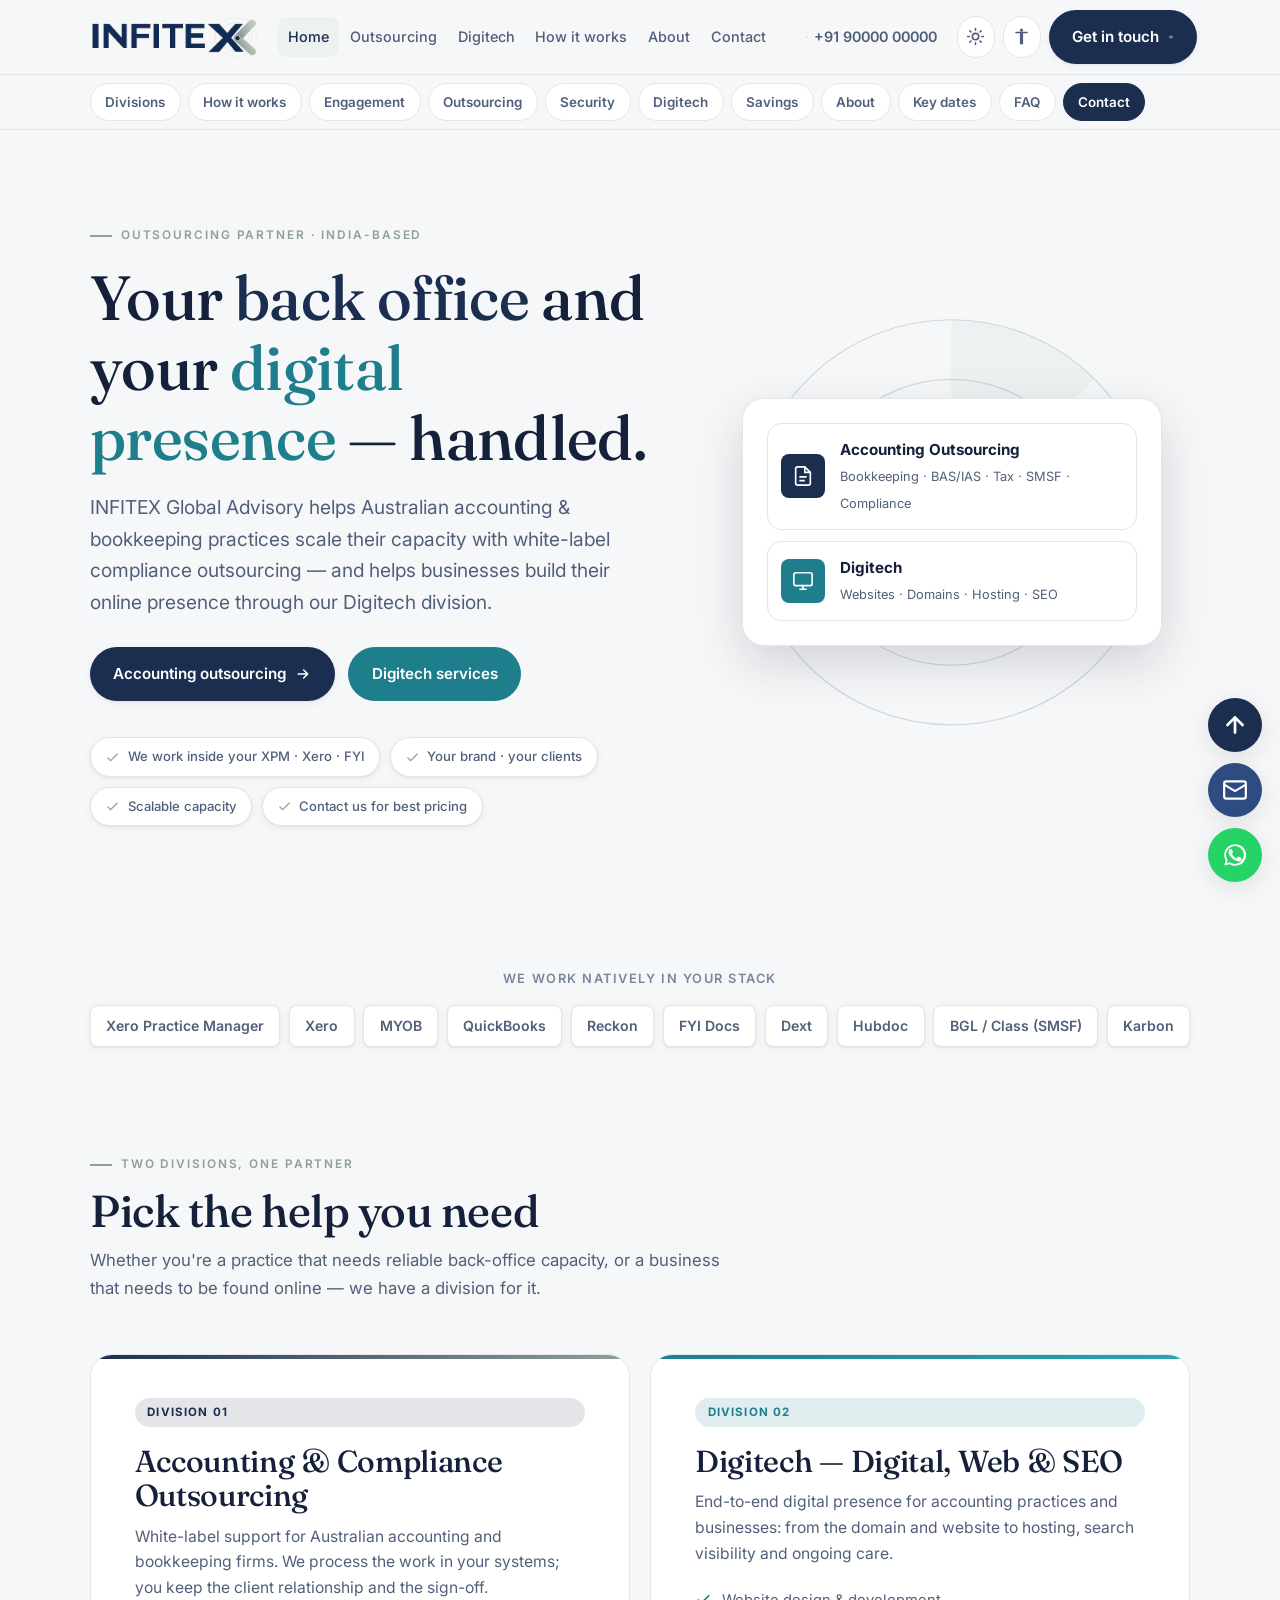
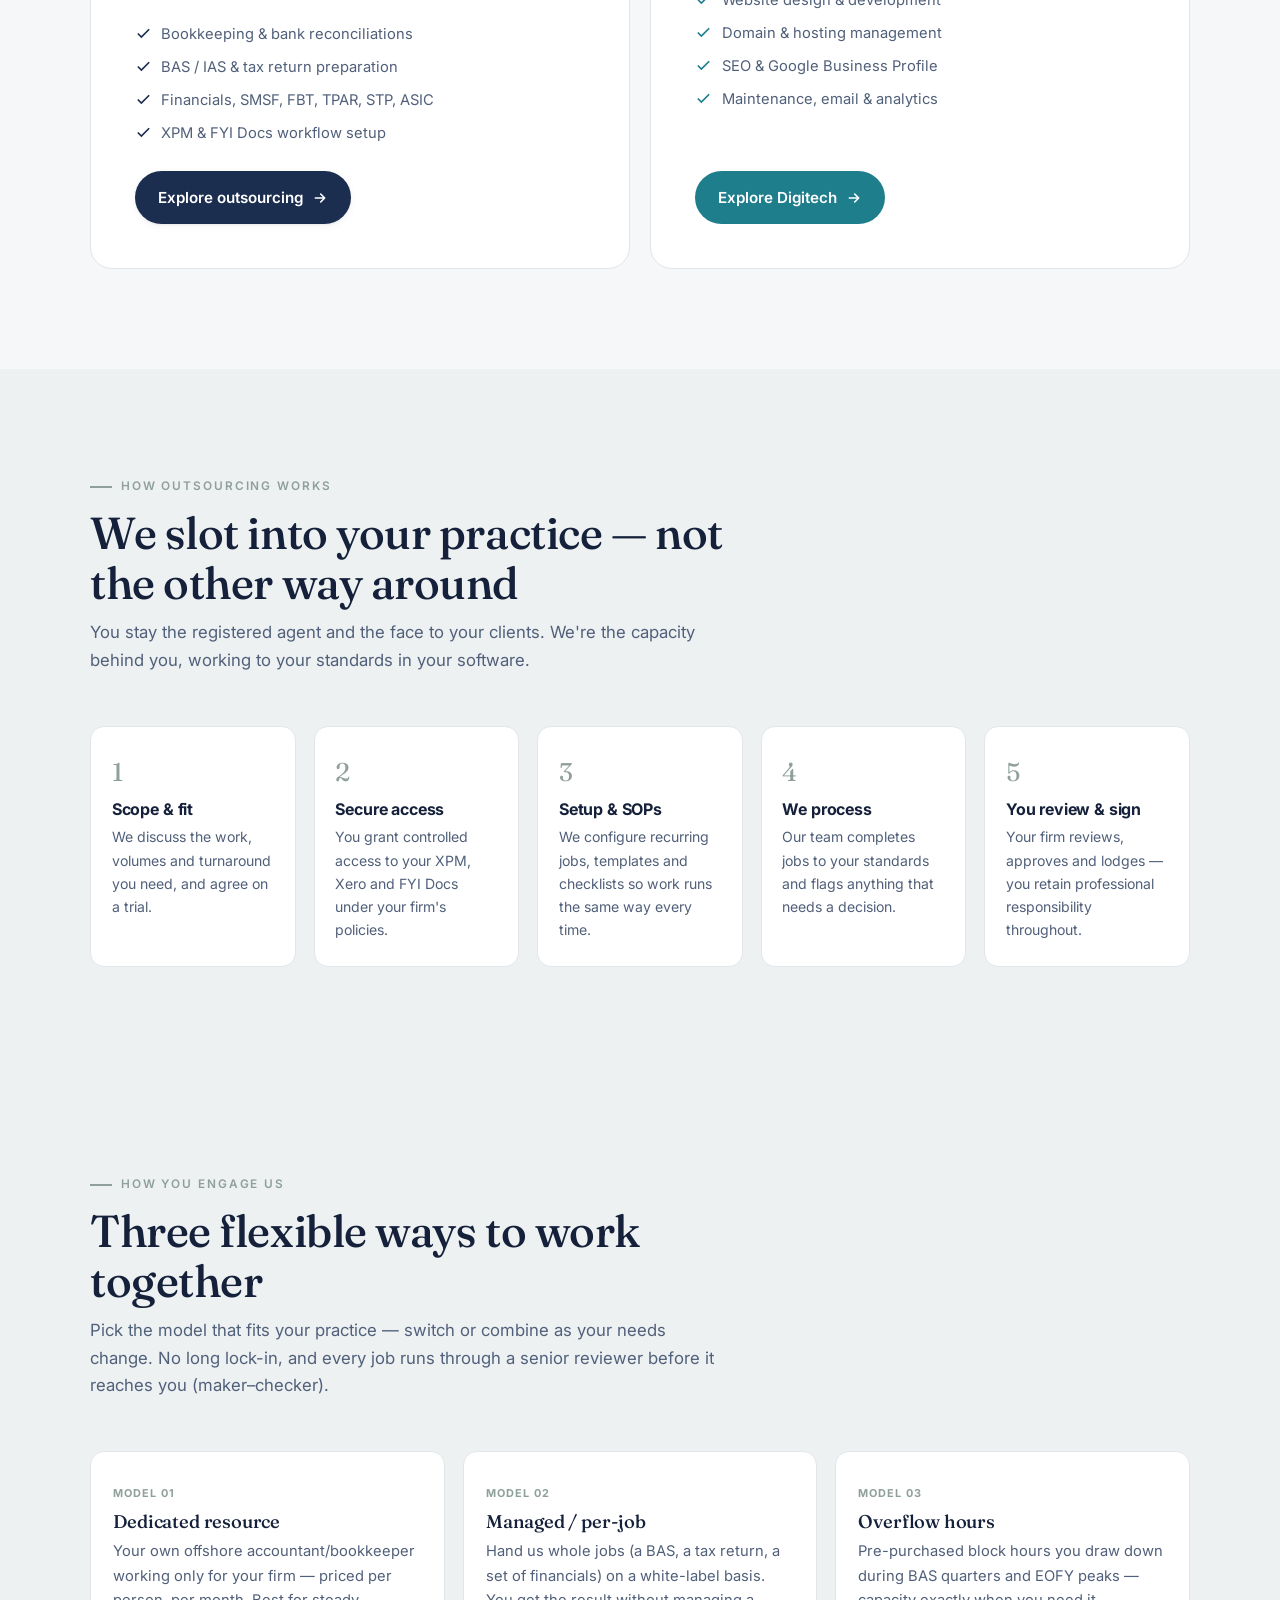
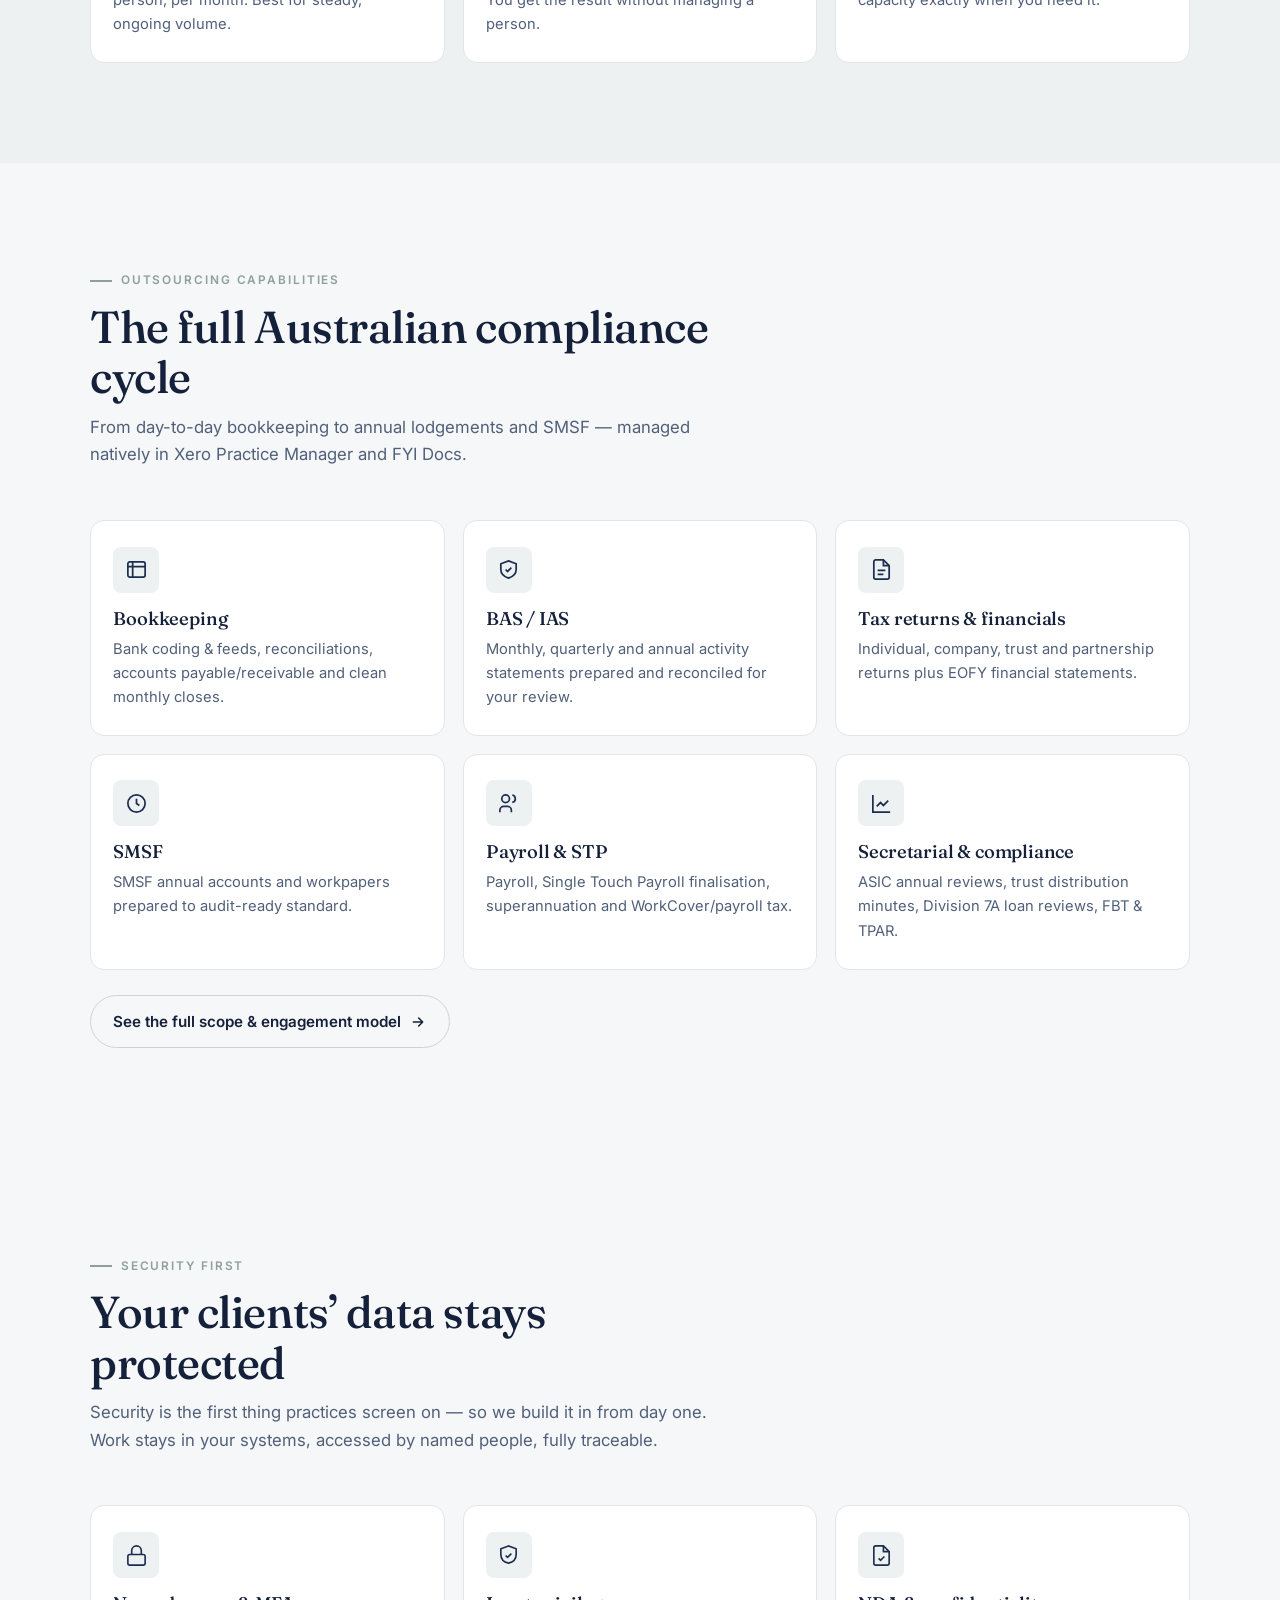
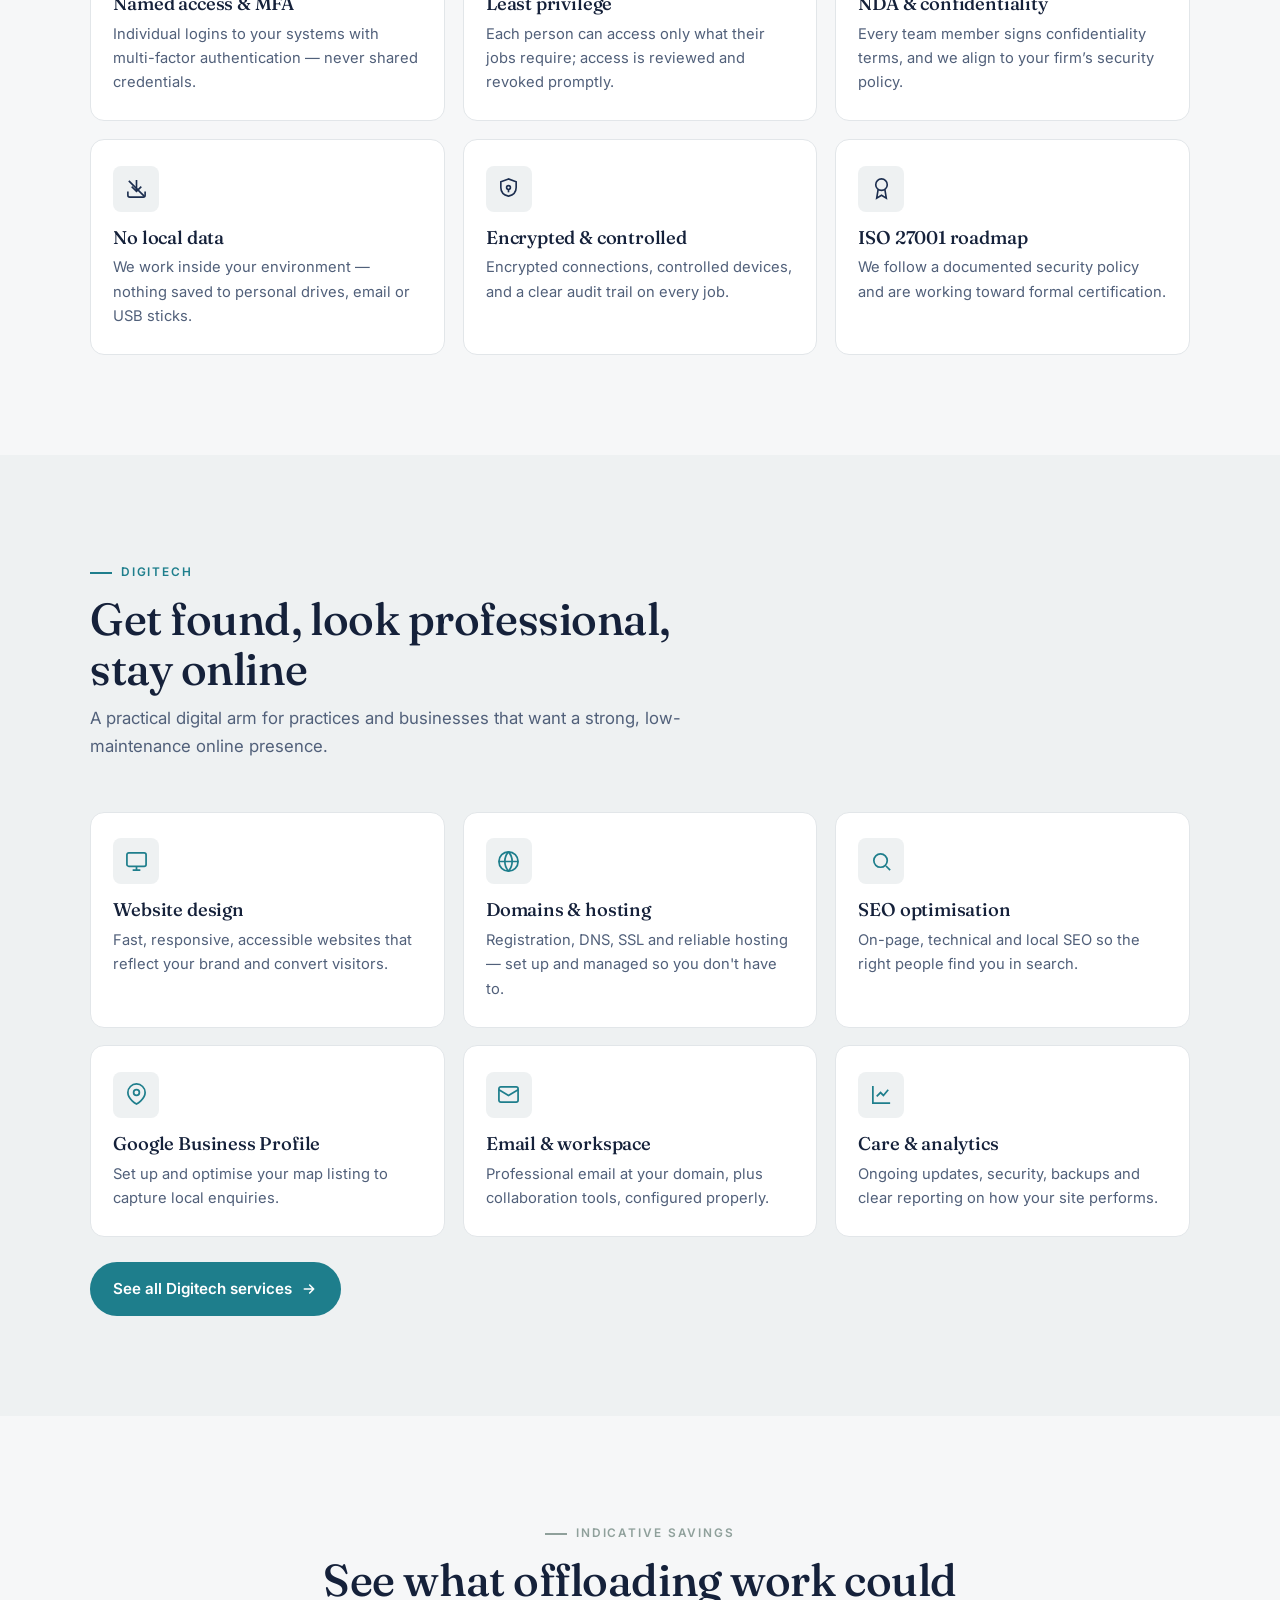
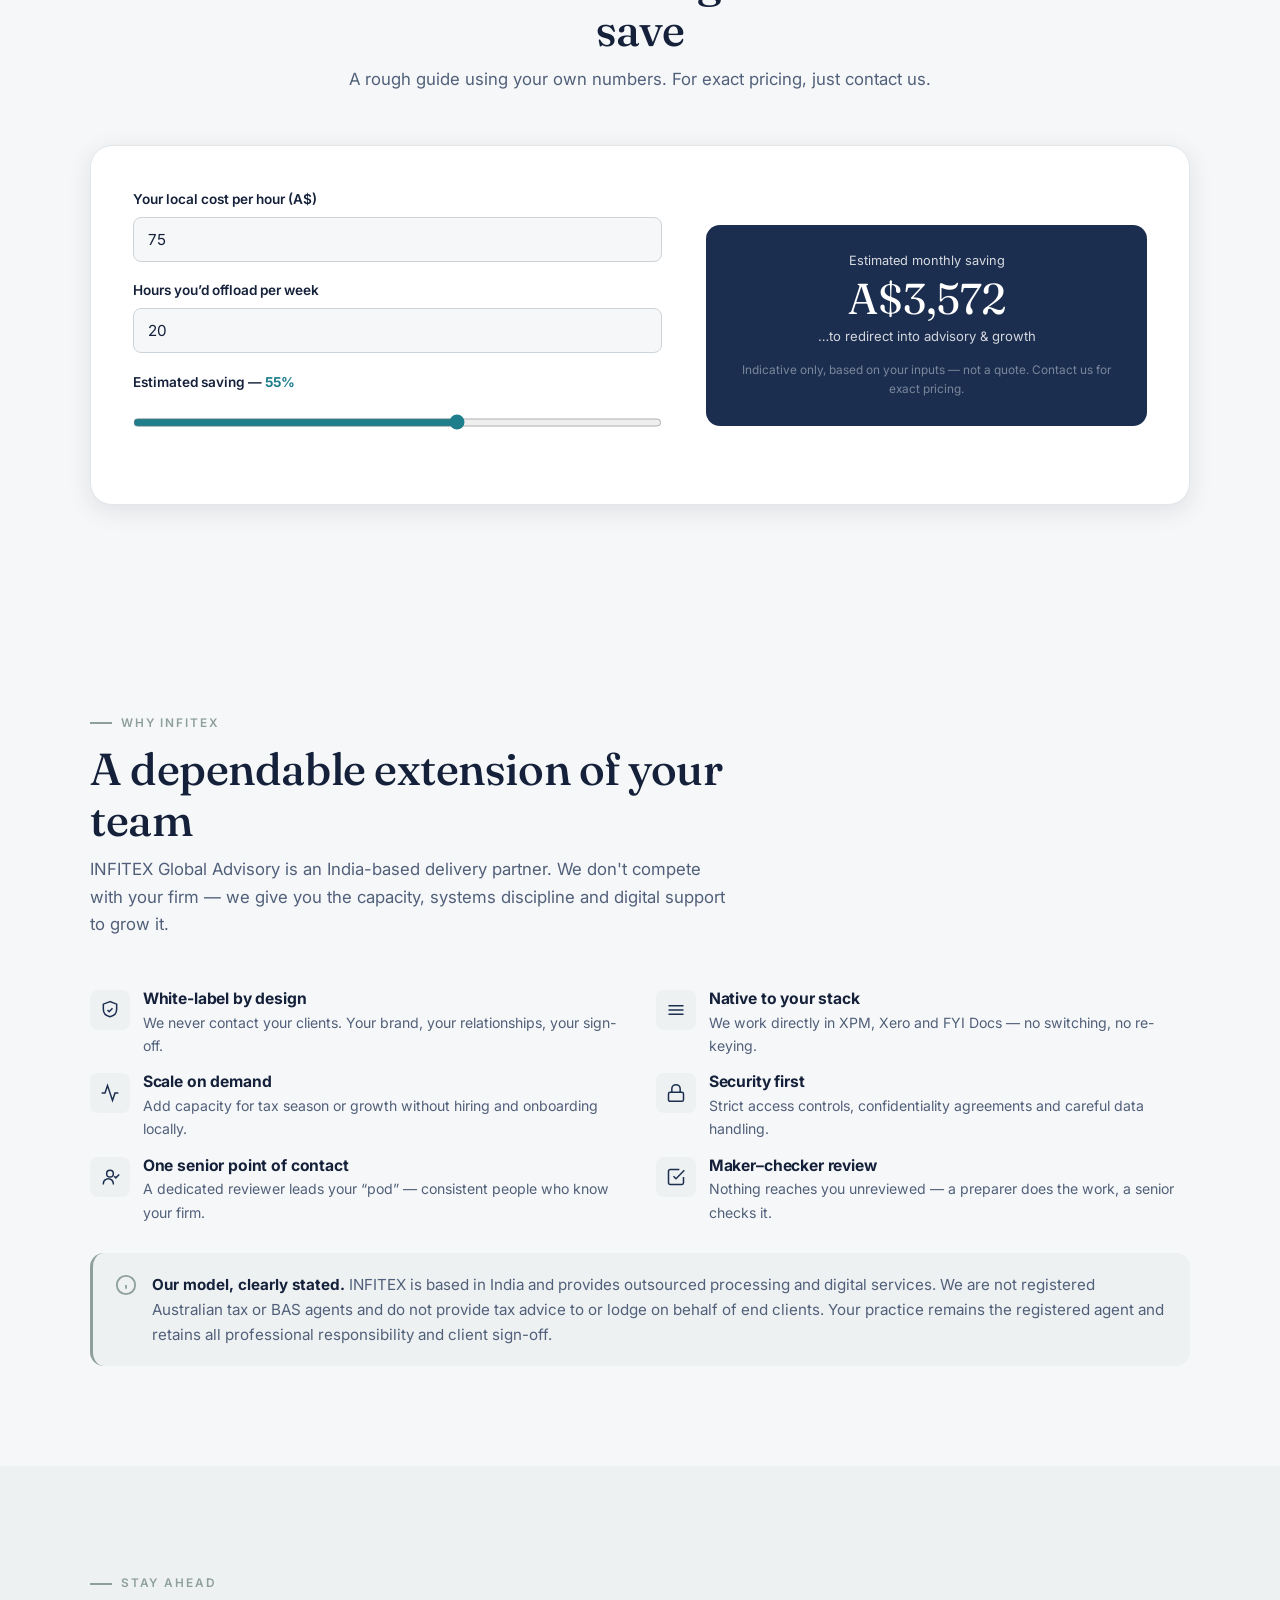
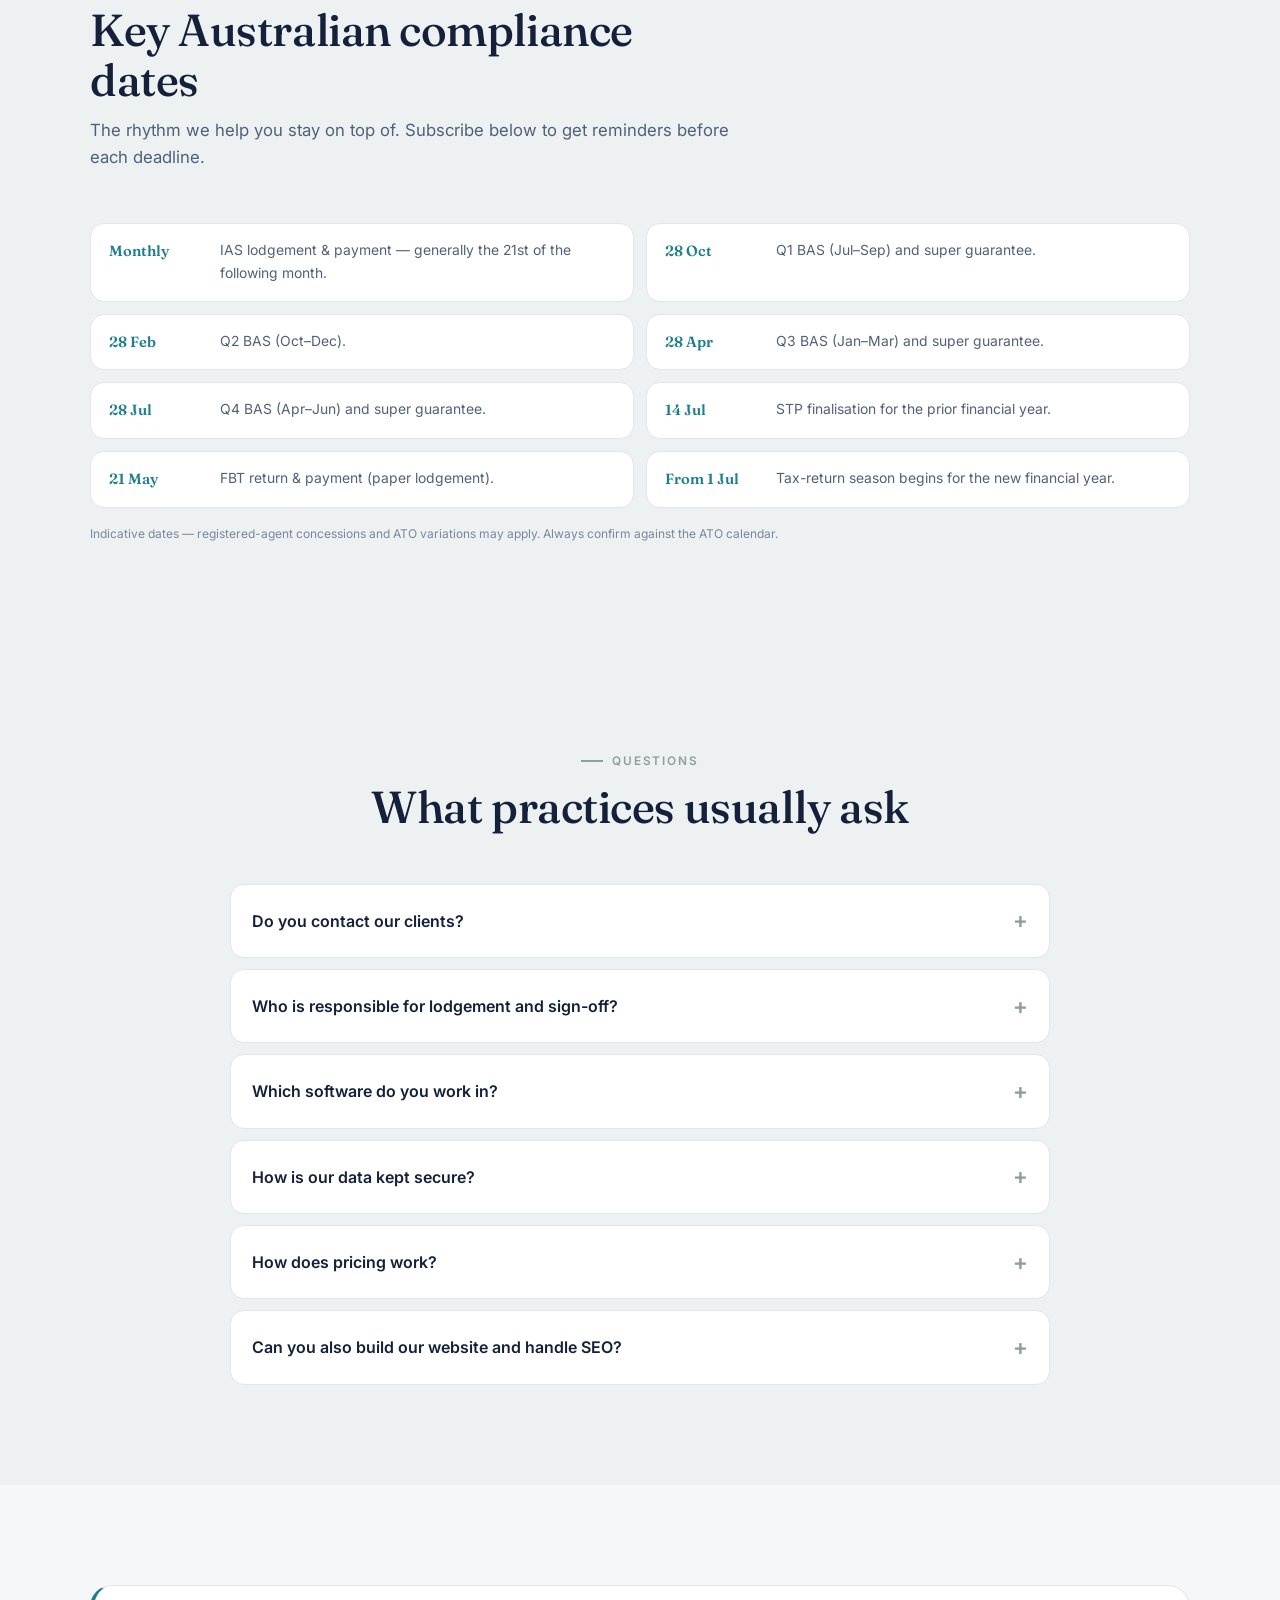
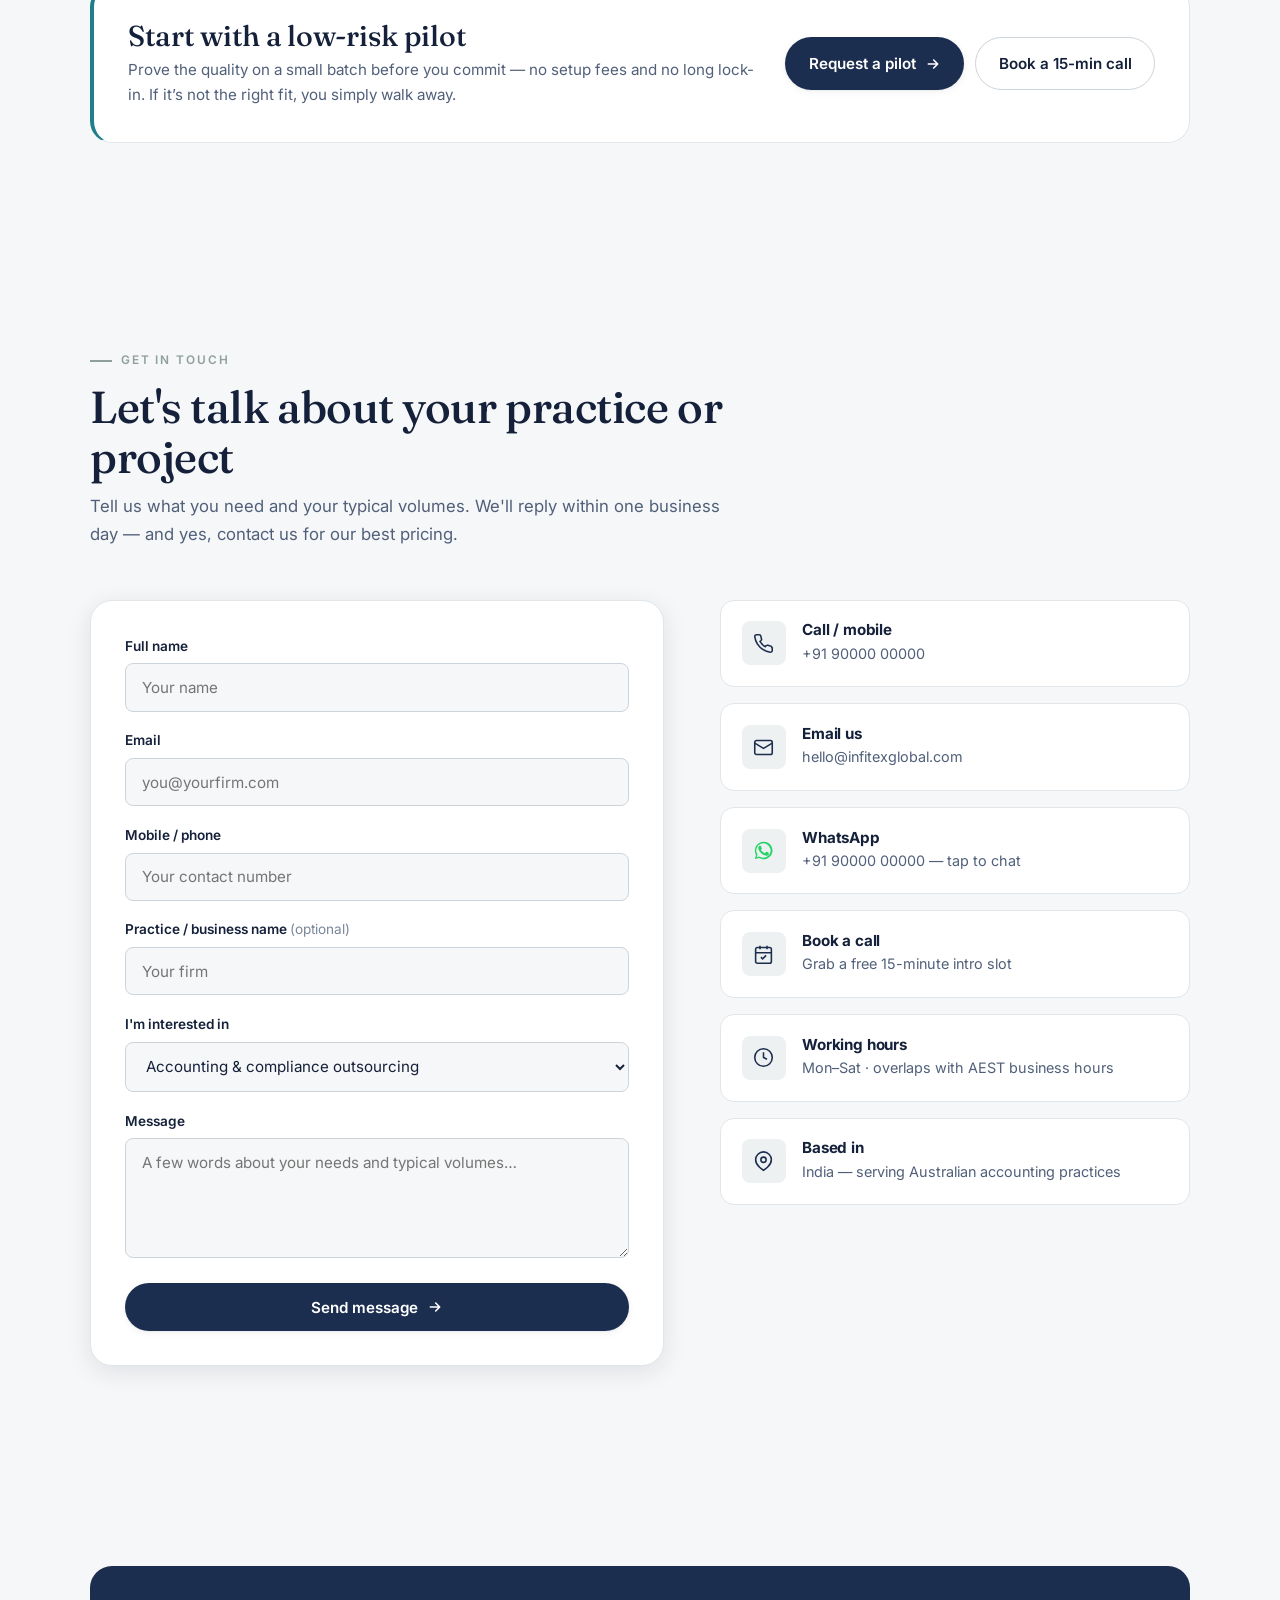
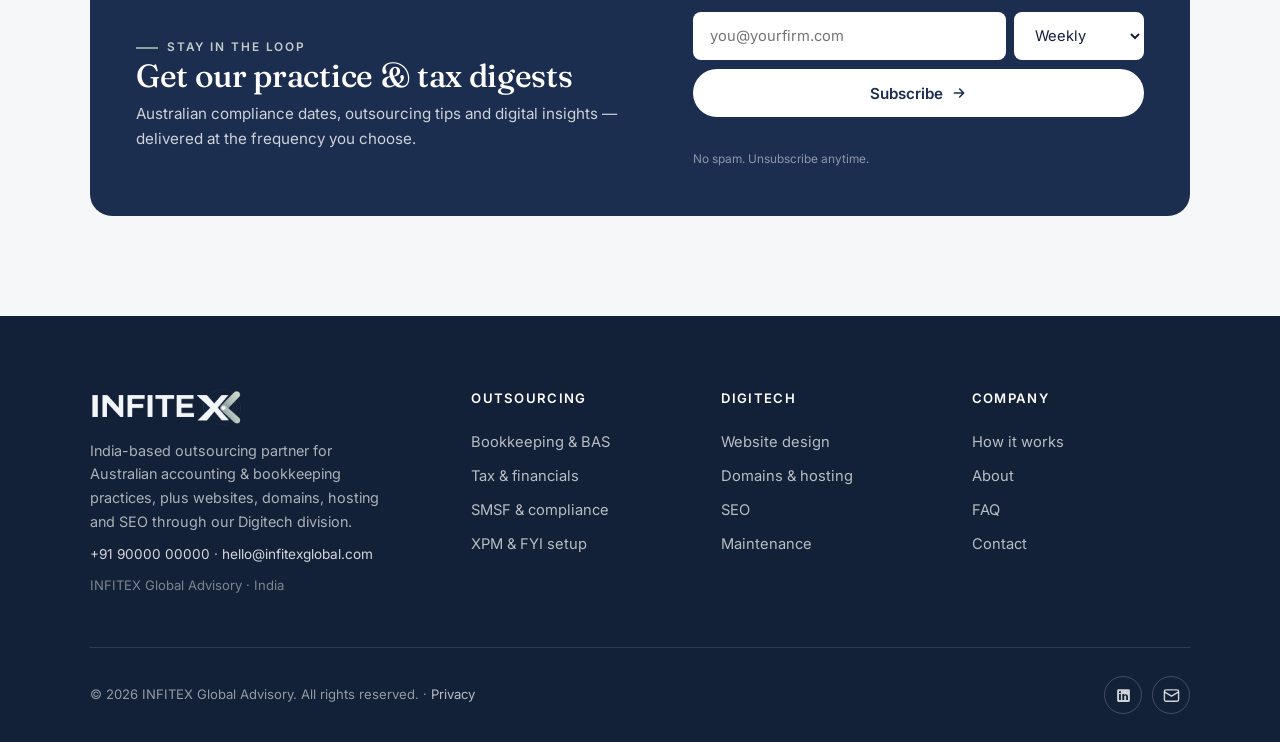
==== commit e5a6f24a: "Add files via upload" ====
--- a/index.html
+++ b/index.html
@@ -38,8 +38,8 @@
 <header class="site">
   <div class="wrap nav">
     <a href="index.html" class="brand" aria-label="INFITEX Global Advisory — home">
-      <img class="logo logo-light" src="logo-infitex.png" alt="INFITEX Global Advisory" />
-      <img class="logo logo-dark" src="logo-infitex-light.png" alt="" aria-hidden="true" />
+      <span class="logo logo-light" role="img" aria-label="INFITEX Global Advisory"></span>
+      <span class="logo logo-dark" aria-hidden="true"></span>
     </a>
     <nav class="nav-links" id="navLinks" aria-label="Primary">
       <a href="index.html" class="active">Home</a>
@@ -66,6 +66,23 @@
     </div>
   </div>
 </header>
+
+<!-- SECTION QUICK-JUMP SCROLLER (home only) -->
+<nav class="section-scroller" aria-label="Jump to a section">
+  <div class="ss-inner" id="ssInner">
+    <a href="#divisions">Divisions</a>
+    <a href="#how">How it works</a>
+    <a href="#models">Engagement</a>
+    <a href="#outsourcing-overview">Outsourcing</a>
+    <a href="#security">Security</a>
+    <a href="#digitech-overview">Digitech</a>
+    <a href="#savings">Savings</a>
+    <a href="#about">About</a>
+    <a href="#calendar">Key dates</a>
+    <a href="#faq">FAQ</a>
+    <a href="#contact">Contact</a>
+  </div>
+</nav>
 
 <main id="main">
 
@@ -392,7 +409,7 @@
   <div class="wrap">
     <div class="foot-grid">
       <div class="foot-brand">
-        <img class="foot-logo" src="logo-infitex-light.png" alt="INFITEX Global Advisory" />
+        <span class="foot-logo" role="img" aria-label="INFITEX Global Advisory"></span>
         <p>India-based outsourcing partner for Australian accounting &amp; bookkeeping practices, plus websites, domains, hosting and SEO through our Digitech division.</p>
         <p style="font-size:.85rem;margin-bottom:.6rem"><a href="tel:+919000000000" style="color:rgba(255,255,255,.82)">+91 90000 00000</a> &middot; <a href="mailto:hello@infitexglobal.com" style="color:rgba(255,255,255,.82)">hello@infitexglobal.com</a></p>
         <p style="font-size:.82rem;color:rgba(255,255,255,.45)">INFITEX Global Advisory · India</p>
--- a/styles.css
+++ b/styles.css
@@ -76,8 +76,9 @@
   backdrop-filter:blur(14px);border-bottom:1px solid var(--line);transition:background .4s,border-color .4s}
 .nav{display:flex;align-items:center;justify-content:space-between;gap:1.2rem;height:74px}
 .brand{display:flex;align-items:center;flex-shrink:0}
-.brand .logo{height:clamp(30px,4.2vw,42px);width:auto;display:block}
-.brand .logo-dark{display:none}
+.brand .logo{height:clamp(30px,4.2vw,42px);aspect-ratio:435/108;width:auto;display:block;background-repeat:no-repeat;background-position:left center;background-size:contain}
+.brand .logo-light{background-image:url("[data-uri]")}
+.brand .logo-dark{display:none;background-image:url("[data-uri]")}
 html[data-theme="dark"] .brand .logo-light{display:none}
 html[data-theme="dark"] .brand .logo-dark{display:block}
 .nav-links{display:flex;align-items:center;gap:.1rem}
@@ -263,7 +264,7 @@
 footer.site{background:var(--navy-deep);color:rgba(255,255,255,.8);padding:clamp(48px,6vw,72px) 0 28px}
 html[data-theme="dark"] footer.site{background:#070e19;border-top:1px solid var(--line)}
 .foot-grid{display:grid;grid-template-columns:1.6fr 1fr 1fr 1fr;gap:2rem;padding-bottom:2.5rem;border-bottom:1px solid rgba(255,255,255,.12)}
-.foot-logo{height:38px;width:auto;margin-bottom:.8rem}
+.foot-logo{height:38px;aspect-ratio:435/108;width:auto;display:block;margin-bottom:.8rem;background-repeat:no-repeat;background-position:left center;background-size:contain;background-image:url("[data-uri]")}
 .foot-brand p{font-size:.9rem;margin-bottom:.6rem;max-width:34ch;color:rgba(255,255,255,.65)}
 .foot-col h5{color:#fff;font-size:.82rem;letter-spacing:.1em;text-transform:uppercase;margin-bottom:1rem;font-family:'Inter';font-weight:600}
 .foot-col a{display:block;color:rgba(255,255,255,.7);font-size:.92rem;padding:.3rem 0;transition:.2s}
@@ -445,3 +446,20 @@
   .cal-list{grid-template-columns:1fr}
   .hlband{flex-direction:column;align-items:flex-start}
 }
+
+/* ============================================================
+   ADD-ON 3: section scroller (home quick-jump sub-nav)
+   ============================================================ */
+.section-scroller{position:sticky;top:74px;z-index:80;background:color-mix(in srgb,var(--bg) 92%,transparent);
+  backdrop-filter:blur(10px);border-bottom:1px solid var(--line)}
+.ss-inner{max-width:var(--maxw);margin-inline:auto;display:flex;gap:.45rem;overflow-x:auto;overflow-y:hidden;
+  scrollbar-width:none;-ms-overflow-style:none;padding:.5rem clamp(18px,4vw,40px);scroll-behavior:smooth}
+.ss-inner::-webkit-scrollbar{display:none}
+.ss-inner a{flex:0 0 auto;font-size:.84rem;font-weight:600;color:var(--ink-soft);background:var(--surface);
+  padding:.42rem .9rem;border-radius:var(--r-pill);border:1px solid var(--line);white-space:nowrap;transition:.2s}
+.ss-inner a:hover{color:var(--navy);border-color:var(--line-strong)}
+html[data-theme="dark"] .ss-inner a:hover{color:var(--ink)}
+.ss-inner a.active{background:var(--navy);color:#fff;border-color:var(--navy)}
+html[data-theme="dark"] .ss-inner a.active{background:var(--accent);border-color:var(--accent);color:#fff}
+/* offset so jumps clear the sticky header + scroller */
+section[id]{scroll-margin-top:132px}
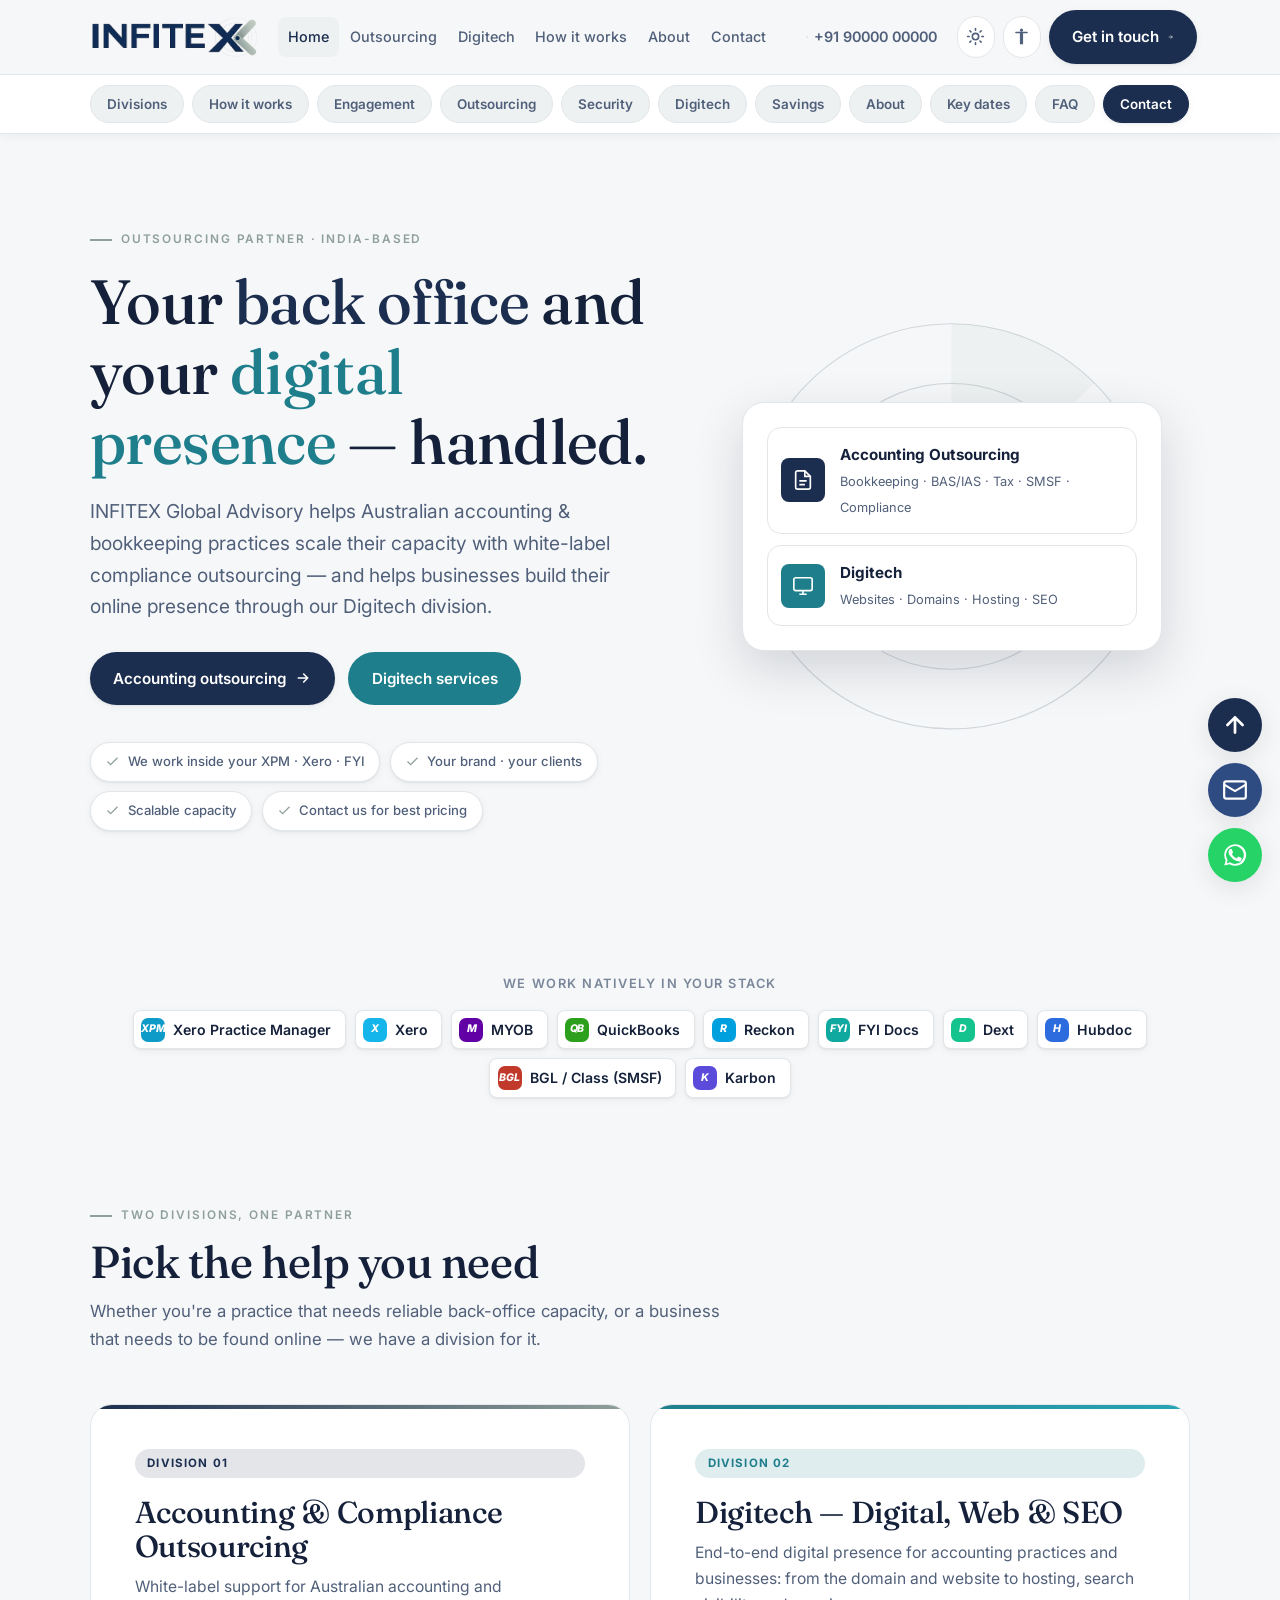
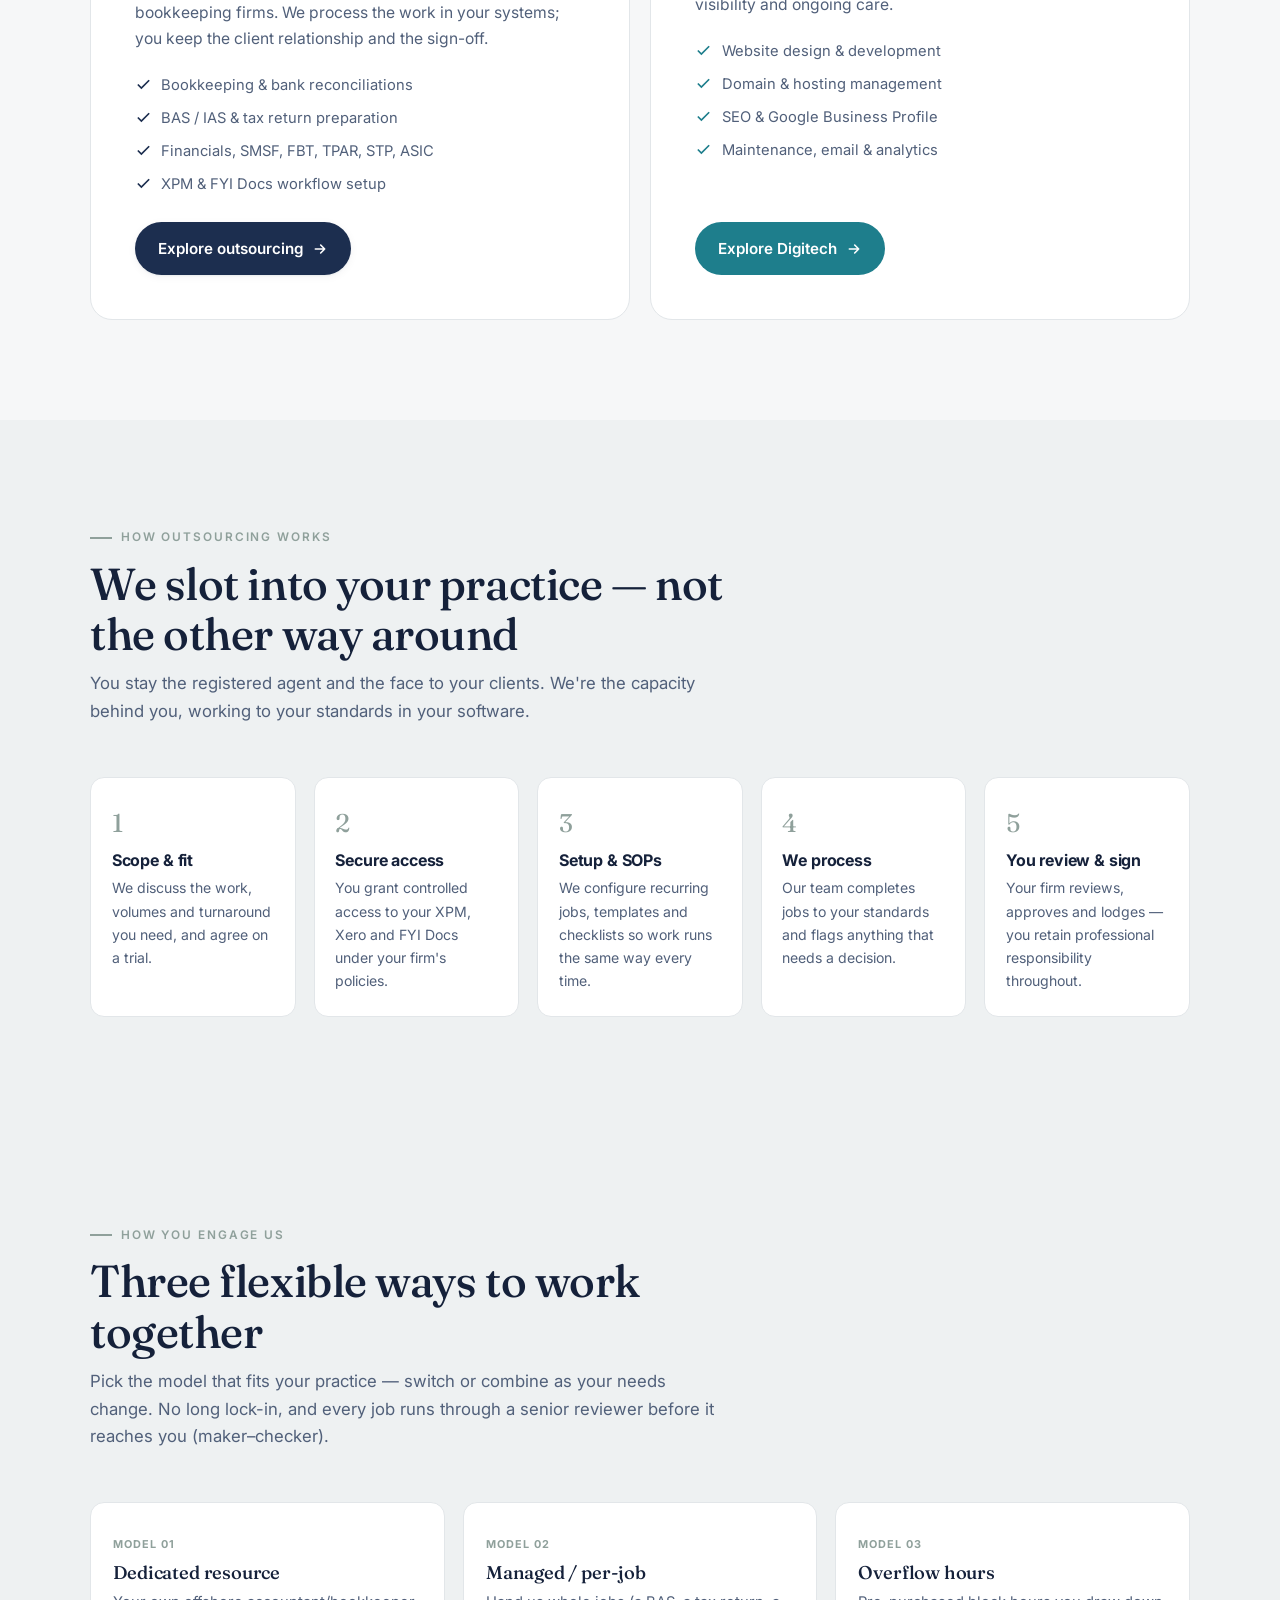
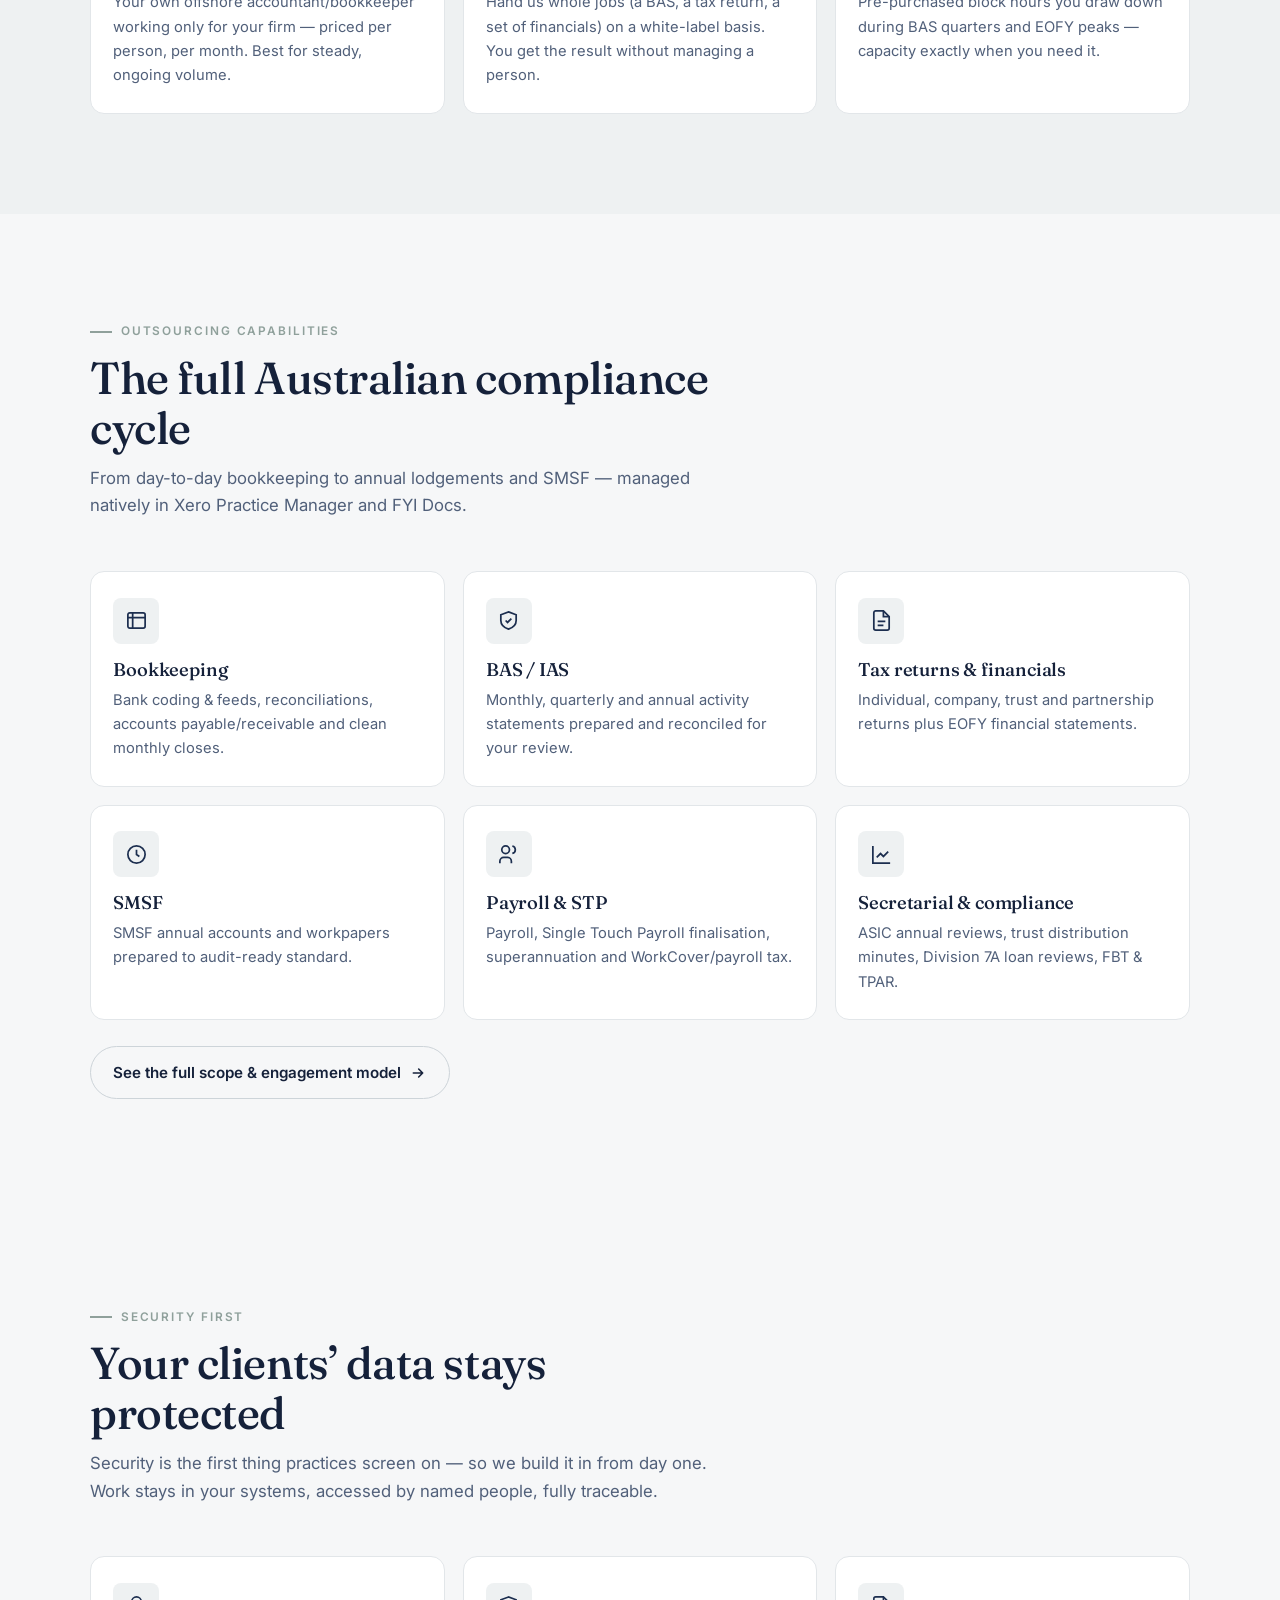
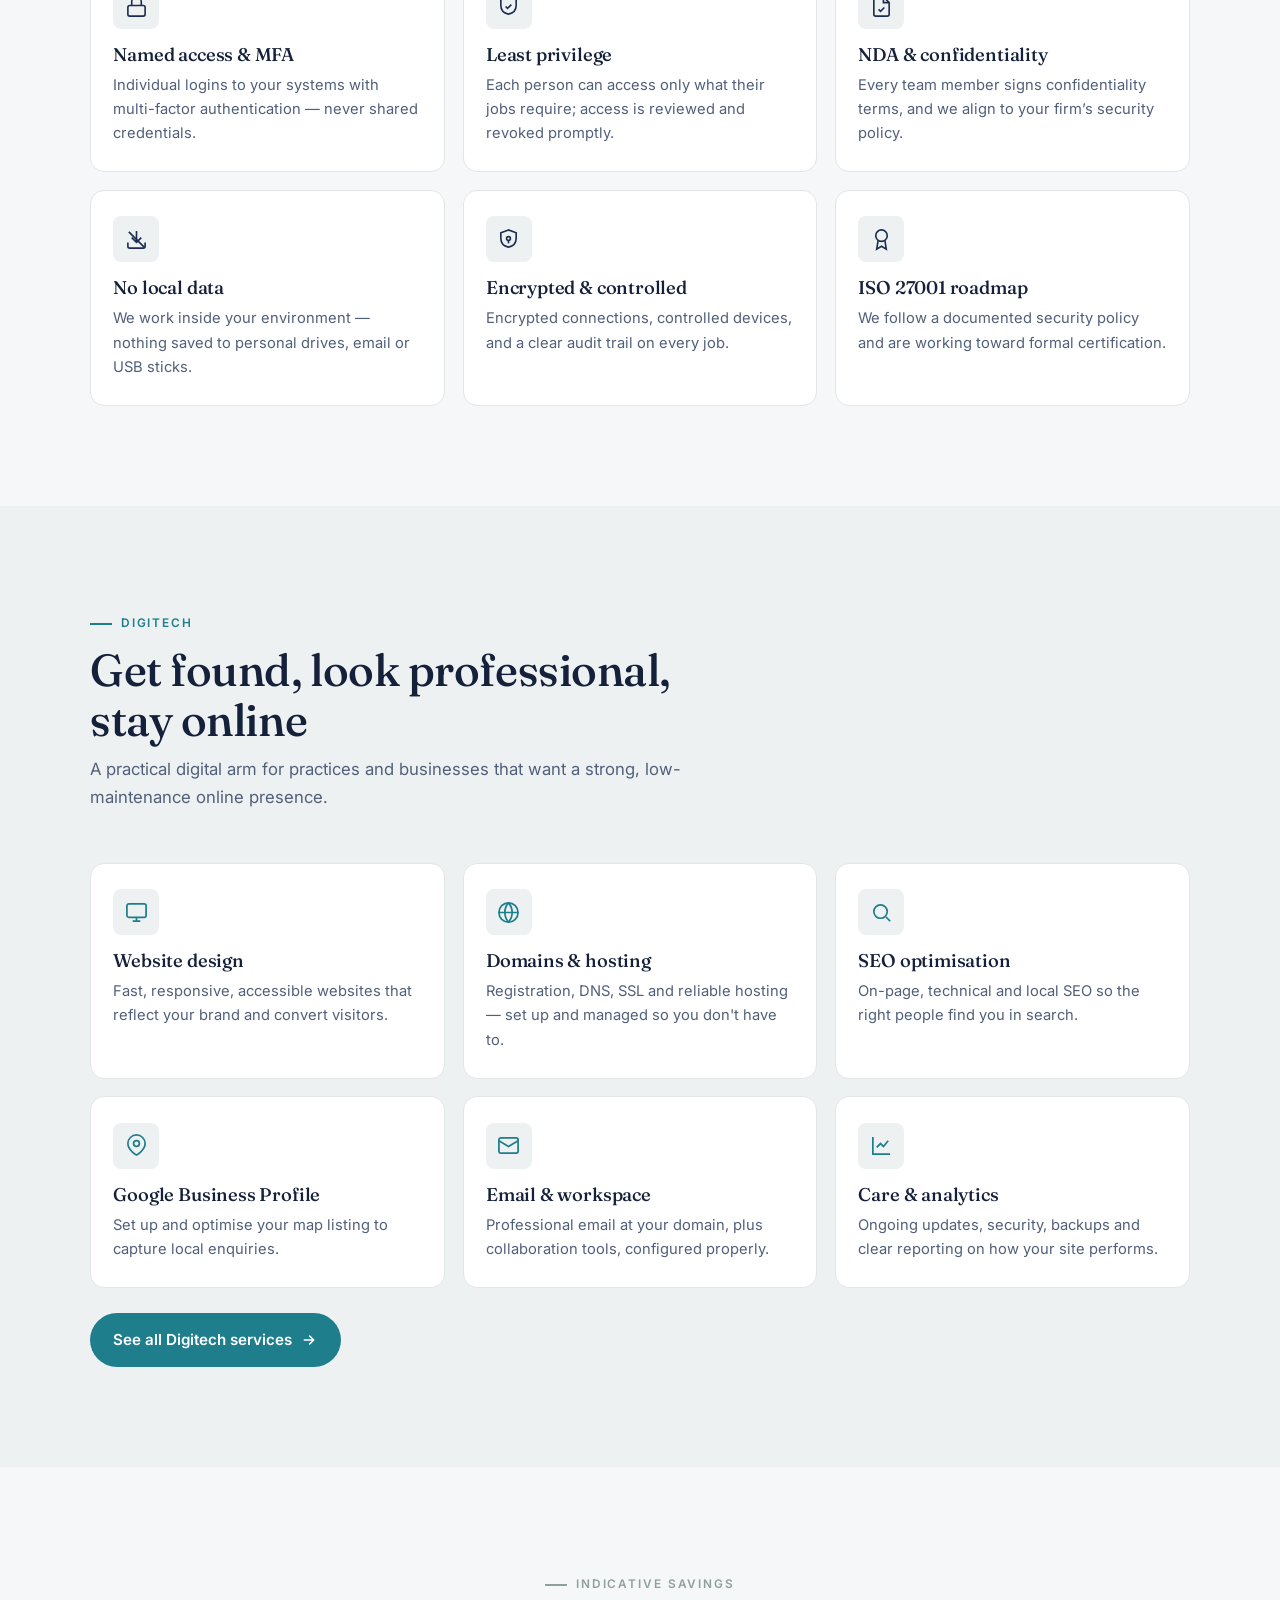
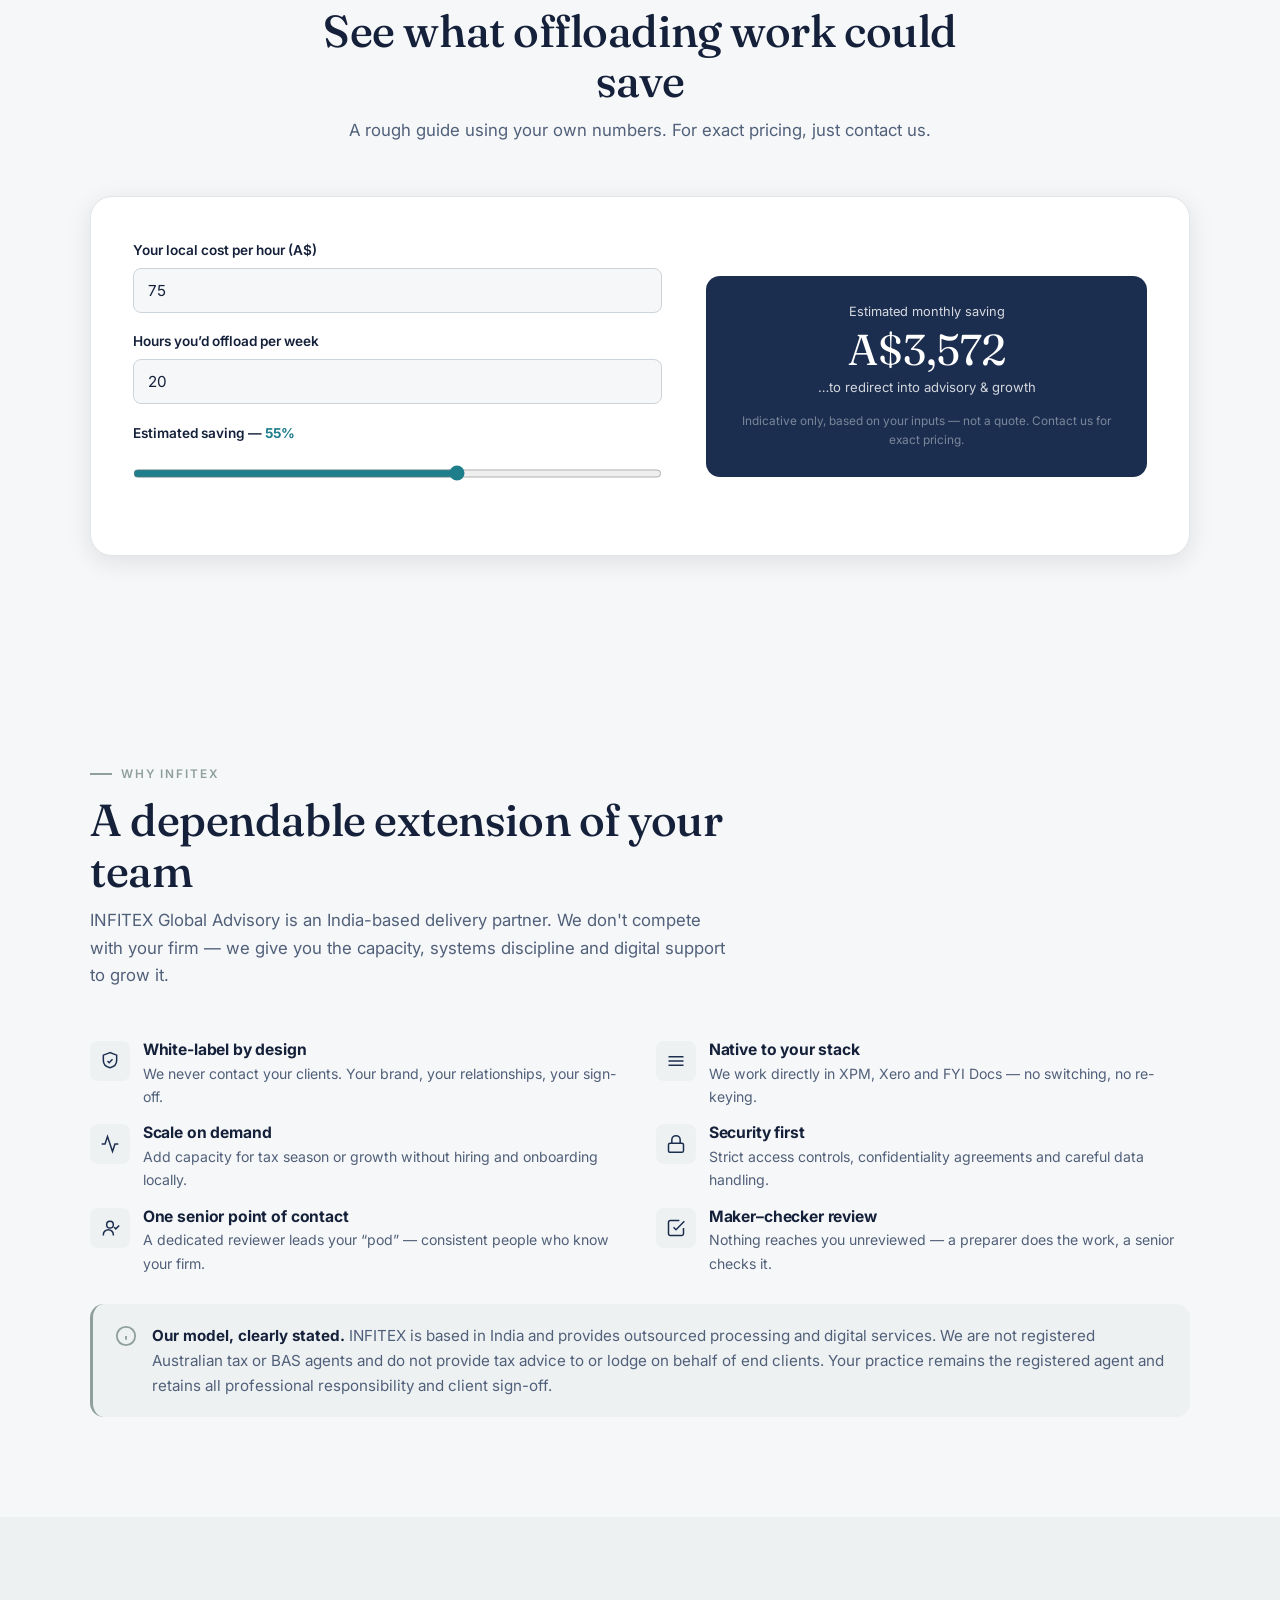
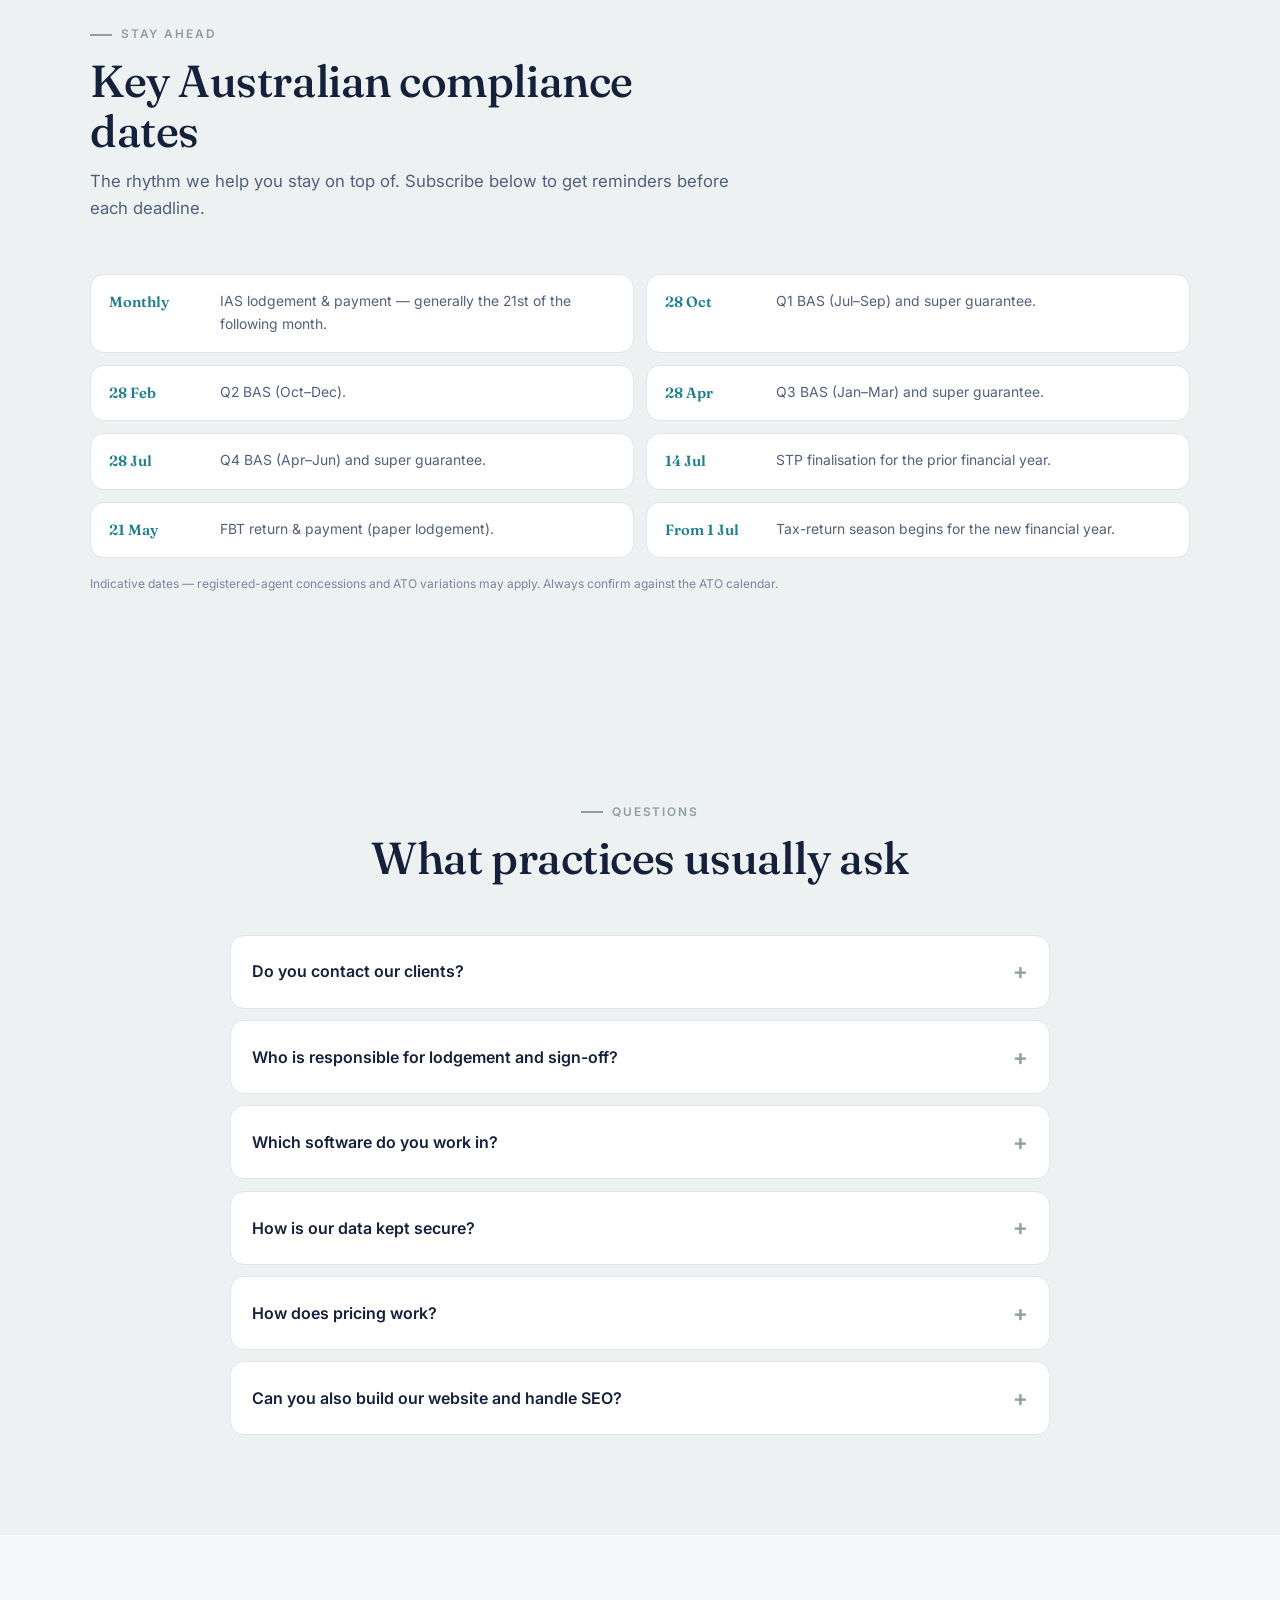
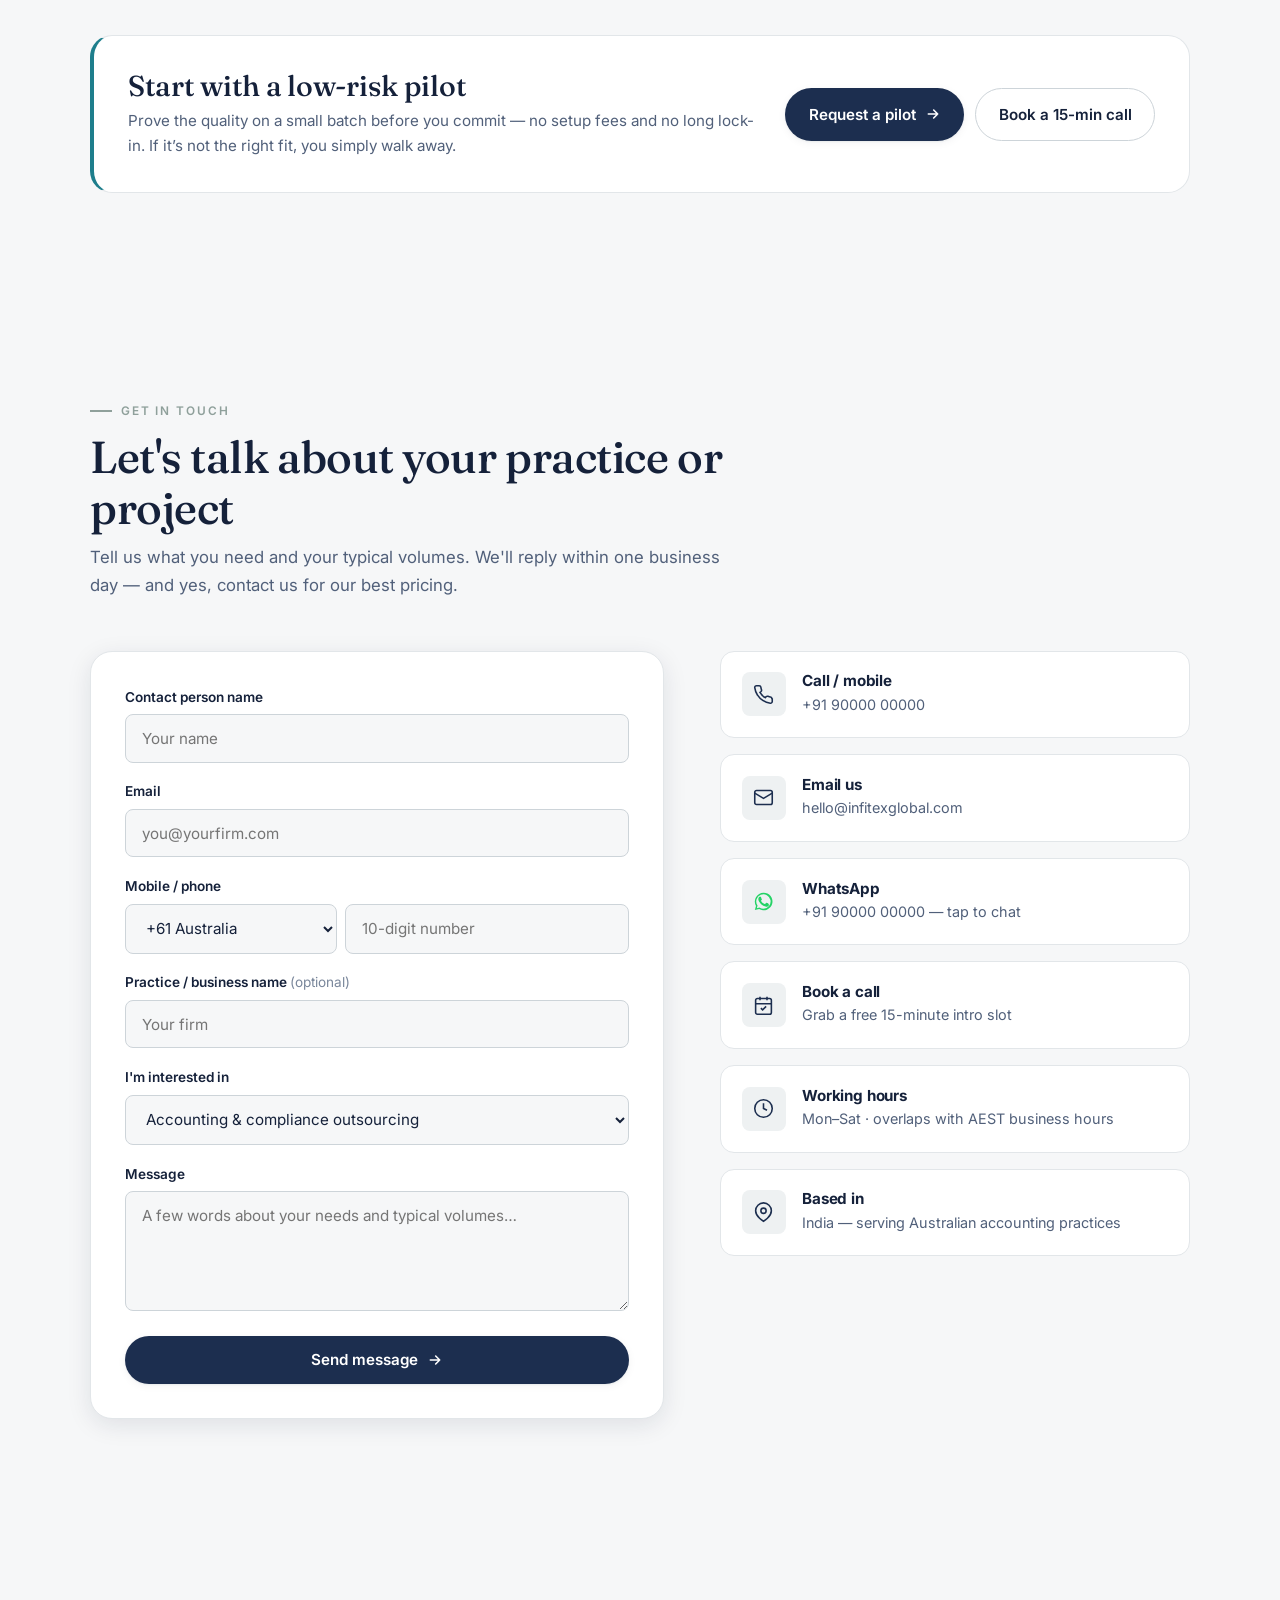
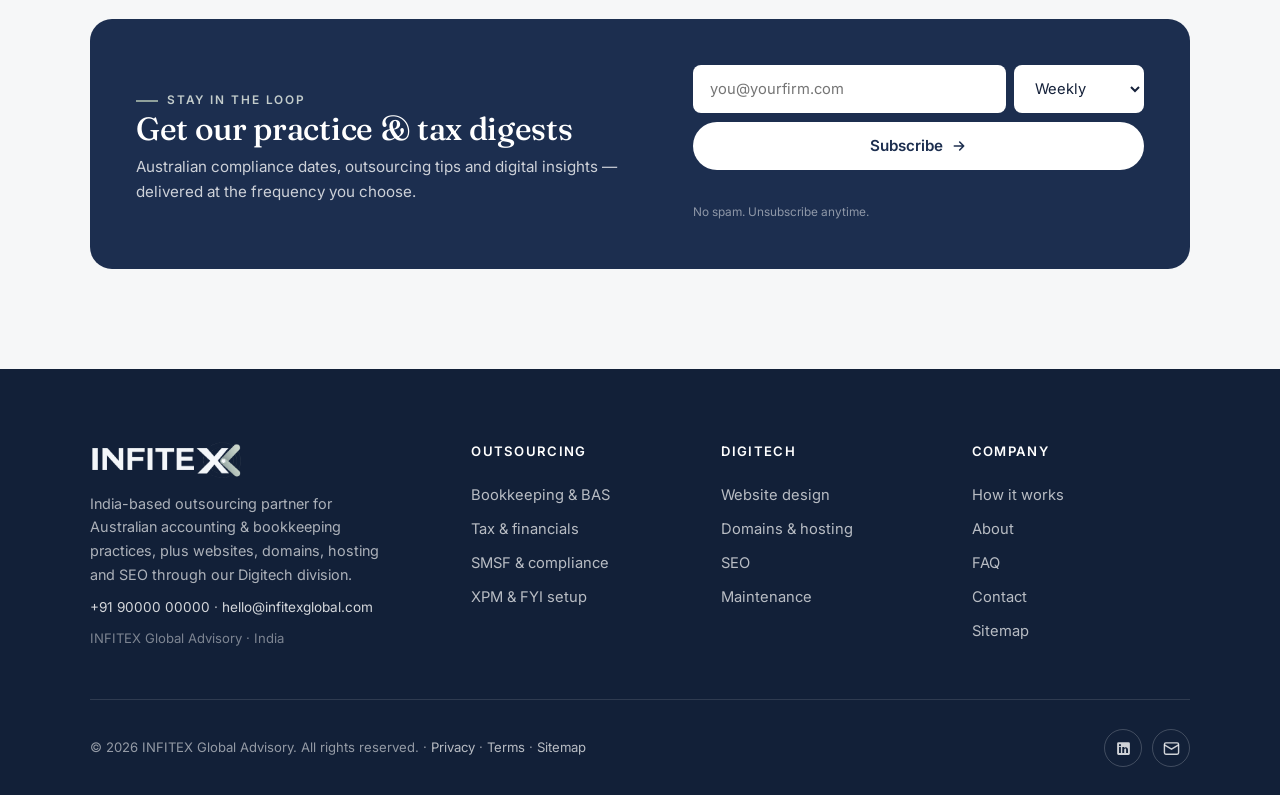
==== commit f77395ed: "Add files via upload" ====
--- a/index.html
+++ b/index.html
@@ -126,7 +126,7 @@
 <section style="padding-top:clamp(26px,4vw,46px);padding-bottom:0">
   <div class="wrap reveal">
     <p class="tools-lead">We work natively in your stack</p>
-    <div class="tools-strip"><span>Xero Practice Manager</span><span>Xero</span><span>MYOB</span><span>QuickBooks</span><span>Reckon</span><span>FYI Docs</span><span>Dext</span><span>Hubdoc</span><span>BGL / Class (SMSF)</span><span>Karbon</span></div>
+    <div class="tools-strip"><span class="tool"><i class="tlogo" style="background:#0E9BC7" aria-hidden="true">XPM</i>Xero Practice Manager</span><span class="tool"><i class="tlogo" style="background:#13B5EA" aria-hidden="true">X</i>Xero</span><span class="tool"><i class="tlogo" style="background:#6100A5" aria-hidden="true">M</i>MYOB</span><span class="tool"><i class="tlogo" style="background:#2CA01C" aria-hidden="true">QB</i>QuickBooks</span><span class="tool"><i class="tlogo" style="background:#00A0DF" aria-hidden="true">R</i>Reckon</span><span class="tool"><i class="tlogo" style="background:#0FA9A0" aria-hidden="true">FYI</i>FYI Docs</span><span class="tool"><i class="tlogo" style="background:#14C38E" aria-hidden="true">D</i>Dext</span><span class="tool"><i class="tlogo" style="background:#2D6CDF" aria-hidden="true">H</i>Hubdoc</span><span class="tool"><i class="tlogo" style="background:#C0392B" aria-hidden="true">BGL</i>BGL / Class (SMSF)</span><span class="tool"><i class="tlogo" style="background:#5B4BDB" aria-hidden="true">K</i>Karbon</span></div>
   </div>
 </section>
 
@@ -352,9 +352,9 @@
     </div>
     <div class="contact-grid">
       <form class="form reveal" id="contactForm" novalidate>
-        <div class="field"><label for="cf-name">Full name</label><input type="text" id="cf-name" name="name" autocomplete="name" required placeholder="Your name" /></div>
+        <div class="field"><label for="cf-name">Contact person name</label><input type="text" id="cf-name" name="name" autocomplete="name" required placeholder="Your name" /></div>
         <div class="field"><label for="cf-email">Email</label><input type="email" id="cf-email" name="email" autocomplete="email" required placeholder="you@yourfirm.com" /></div>
-        <div class="field"><label for="cf-phone">Mobile / phone</label><input type="tel" id="cf-phone" name="phone" autocomplete="tel" placeholder="Your contact number" /></div>
+        <div class="field"><label for="cf-phone">Mobile / phone</label><div class="phone-row"><select id="cf-cc" name="cc" aria-label="Country code"><option value="+61" selected>+61 Australia</option><option value="+91">+91 India</option><option value="+64">+64 New Zealand</option><option value="+44">+44 United Kingdom</option><option value="+1">+1 USA / Canada</option><option value="+971">+971 UAE</option><option value="+65">+65 Singapore</option><option value="+353">+353 Ireland</option><option value="+27">+27 South Africa</option><option value="+60">+60 Malaysia</option><option value="+63">+63 Philippines</option><option value="+880">+880 Bangladesh</option><option value="+94">+94 Sri Lanka</option><option value="+977">+977 Nepal</option></select><input type="tel" id="cf-phone" name="phone" inputmode="numeric" maxlength="10" autocomplete="tel" placeholder="10-digit number" /></div></div>
         <div class="field"><label for="cf-company">Practice / business name <span style="color:var(--ink-faint);font-weight:400">(optional)</span></label><input type="text" id="cf-company" name="company" placeholder="Your firm" /></div>
         <div class="field"><label for="cf-interest">I'm interested in</label>
           <select id="cf-interest" name="interest">
@@ -421,11 +421,11 @@
         <a href="digitech.html">Website design</a><a href="digitech.html">Domains &amp; hosting</a><a href="digitech.html">SEO</a><a href="digitech.html">Maintenance</a>
       </div>
       <div class="foot-col"><h5>Company</h5>
-        <a href="#how">How it works</a><a href="#about">About</a><a href="#faq">FAQ</a><a href="#contact">Contact</a>
+        <a href="#how">How it works</a><a href="#about">About</a><a href="#faq">FAQ</a><a href="#contact">Contact</a><a href="sitemap.html">Sitemap</a>
       </div>
     </div>
     <div class="foot-bottom">
-      <span>© <span id="yr"></span> INFITEX Global Advisory. All rights reserved. · <a href="#" style="color:rgba(255,255,255,.7)">Privacy</a></span>
+      <span>© <span id="yr"></span> INFITEX Global Advisory. All rights reserved. · <a href="privacy.html" style="color:rgba(255,255,255,.7)">Privacy</a> · <a href="terms.html" style="color:rgba(255,255,255,.7)">Terms</a> · <a href="sitemap.html" style="color:rgba(255,255,255,.7)">Sitemap</a></span>
       <div class="social">
         <a href="#" aria-label="LinkedIn" target="_blank" rel="noopener"><svg viewBox="0 0 24 24" fill="currentColor"><path d="M19 3a2 2 0 0 1 2 2v14a2 2 0 0 1-2 2H5a2 2 0 0 1-2-2V5a2 2 0 0 1 2-2zM8.3 18.3V10H5.7v8.3zM7 8.8a1.5 1.5 0 1 0 0-3 1.5 1.5 0 0 0 0 3zm11.3 9.5v-4.6c0-2.4-1.3-3.6-3-3.6a2.6 2.6 0 0 0-2.4 1.3V10H10.3c0 .7 0 8.3 0 8.3H13v-4.6c0-.2 0-.5.1-.7a1.4 1.4 0 0 1 1.3-1c1 0 1.3.7 1.3 1.8v4.5z"/></svg></a>
         <a href="mailto:hello@infitexglobal.com" aria-label="Email"><svg viewBox="0 0 24 24" fill="none" stroke="currentColor" stroke-width="2"><rect x="2" y="4" width="20" height="16" rx="2"/><path d="m22 7-10 6L2 7"/></svg></a>
@@ -445,12 +445,12 @@
   <div class="pop-head"><svg viewBox="0 0 24 24" fill="currentColor"><path d="M17.5 14.4c-.3-.2-1.7-.8-2-.9-.3-.1-.5-.2-.7.2-.2.3-.7.9-.9 1.1-.2.2-.3.2-.6.1-1.7-.9-2.9-1.6-4-3.6-.3-.5.3-.5.8-1.6.1-.2 0-.4 0-.5-.1-.1-.7-1.6-.9-2.2-.2-.6-.5-.5-.7-.5h-.6c-.2 0-.5.1-.8.4-.3.3-1 1-1 2.5s1.1 2.9 1.2 3.1c.2.2 2.1 3.3 5.2 4.6 1.9.8 2.7.9 3.6.8.6-.1 1.7-.7 1.9-1.4.2-.7.2-1.2.2-1.4-.1-.1-.3-.2-.6-.3z"/><path d="M12 2a10 10 0 0 0-8.6 15l-1.3 4.8 4.9-1.3A10 10 0 1 0 12 2zm0 18.2c-1.5 0-3-.4-4.3-1.2l-.3-.2-3 .8.8-2.9-.2-.3A8.2 8.2 0 1 1 12 20.2z"/></svg><b>Message us on WhatsApp</b><button class="pop-close" id="waClose" aria-label="Close">&times;</button></div>
   <div class="pop-body">
     <p class="intro">Fill this in and we'll prepare your message, ready to send.</p>
-    <div class="field"><label for="waName">Name *</label><input id="waName" type="text" autocomplete="name" placeholder="Your name" /></div>
-    <div class="field"><label for="waEmail">Email</label><input id="waEmail" type="email" autocomplete="email" placeholder="you@example.com" /></div>
-    <div class="field"><label for="waMobile">Mobile</label><input id="waMobile" type="tel" autocomplete="tel" placeholder="Your mobile number" /></div>
+    <div class="field"><label for="waName">Contact person name *</label><input id="waName" type="text" autocomplete="name" placeholder="Your name" /></div>
+    <div class="field"><label for="waEmail">Email *</label><input id="waEmail" type="email" autocomplete="email" placeholder="you@example.com" /></div>
+    <div class="field"><label for="waMobile">Mobile *</label><div class="phone-row"><select id="waCc" aria-label="Country code"><option value="+61" selected>+61 Australia</option><option value="+91">+91 India</option><option value="+64">+64 New Zealand</option><option value="+44">+44 United Kingdom</option><option value="+1">+1 USA / Canada</option><option value="+971">+971 UAE</option><option value="+65">+65 Singapore</option><option value="+353">+353 Ireland</option><option value="+27">+27 South Africa</option><option value="+60">+60 Malaysia</option><option value="+63">+63 Philippines</option><option value="+880">+880 Bangladesh</option><option value="+94">+94 Sri Lanka</option><option value="+977">+977 Nepal</option></select><input id="waMobile" type="tel" inputmode="numeric" maxlength="10" autocomplete="tel" placeholder="10-digit number" /></div></div>
     <div class="field"><label for="waCompany">Practice / business</label><input id="waCompany" type="text" placeholder="Optional" /></div>
     <div class="field"><label for="waInterest">Interested in</label><select id="waInterest"><option>Accounting &amp; compliance outsourcing</option><option>Digitech — website / domain / hosting</option><option>Digitech — SEO &amp; Google Business Profile</option><option>Both divisions</option><option>Something else</option></select></div>
-    <div class="field"><label for="waMessage">Message *</label><textarea id="waMessage" placeholder="A few words about what you need…"></textarea></div>
+    <div class="field"><label for="waMessage">Message</label><textarea id="waMessage" placeholder="A few words about what you need…"></textarea></div>
     <div class="perr" id="waErr">Please add your name and a short message.</div>
     <button class="btn pop-submit" id="waSend" style="background:#25D366;color:#fff">Open WhatsApp <svg class="arw" width="16" height="16" viewBox="0 0 24 24" fill="none" stroke="currentColor" stroke-width="2.4" stroke-linecap="round" stroke-linejoin="round"><path d="M5 12h14M13 6l6 6-6 6"/></svg></button>
   </div>
@@ -460,12 +460,12 @@
   <div class="pop-head"><svg viewBox="0 0 24 24" fill="none" stroke="currentColor" stroke-width="2"><rect x="2" y="4" width="20" height="16" rx="2"/><path d="m22 7-10 6L2 7"/></svg><b>Email us</b><button class="pop-close" id="emClose" aria-label="Close">&times;</button></div>
   <div class="pop-body">
     <p class="intro">Fill this in and we'll prepare your message, ready to send.</p>
-    <div class="field"><label for="emName">Name *</label><input id="emName" type="text" autocomplete="name" placeholder="Your name" /></div>
-    <div class="field"><label for="emEmail">Email</label><input id="emEmail" type="email" autocomplete="email" placeholder="you@example.com" /></div>
-    <div class="field"><label for="emMobile">Mobile</label><input id="emMobile" type="tel" autocomplete="tel" placeholder="Your mobile number" /></div>
+    <div class="field"><label for="emName">Contact person name *</label><input id="emName" type="text" autocomplete="name" placeholder="Your name" /></div>
+    <div class="field"><label for="emEmail">Email *</label><input id="emEmail" type="email" autocomplete="email" placeholder="you@example.com" /></div>
+    <div class="field"><label for="emMobile">Mobile *</label><div class="phone-row"><select id="emCc" aria-label="Country code"><option value="+61" selected>+61 Australia</option><option value="+91">+91 India</option><option value="+64">+64 New Zealand</option><option value="+44">+44 United Kingdom</option><option value="+1">+1 USA / Canada</option><option value="+971">+971 UAE</option><option value="+65">+65 Singapore</option><option value="+353">+353 Ireland</option><option value="+27">+27 South Africa</option><option value="+60">+60 Malaysia</option><option value="+63">+63 Philippines</option><option value="+880">+880 Bangladesh</option><option value="+94">+94 Sri Lanka</option><option value="+977">+977 Nepal</option></select><input id="emMobile" type="tel" inputmode="numeric" maxlength="10" autocomplete="tel" placeholder="10-digit number" /></div></div>
     <div class="field"><label for="emCompany">Practice / business</label><input id="emCompany" type="text" placeholder="Optional" /></div>
     <div class="field"><label for="emInterest">Interested in</label><select id="emInterest"><option>Accounting &amp; compliance outsourcing</option><option>Digitech — website / domain / hosting</option><option>Digitech — SEO &amp; Google Business Profile</option><option>Both divisions</option><option>Something else</option></select></div>
-    <div class="field"><label for="emMessage">Message *</label><textarea id="emMessage" placeholder="A few words about what you need…"></textarea></div>
+    <div class="field"><label for="emMessage">Message</label><textarea id="emMessage" placeholder="A few words about what you need…"></textarea></div>
     <div class="perr" id="emErr">Please add your name and a short message.</div>
     <button class="btn pop-submit" id="emSend" style="background:var(--navy);color:#fff">Open email app <svg class="arw" width="16" height="16" viewBox="0 0 24 24" fill="none" stroke="currentColor" stroke-width="2.4" stroke-linecap="round" stroke-linejoin="round"><path d="M5 12h14M13 6l6 6-6 6"/></svg></button>
   </div>
--- a/styles.css
+++ b/styles.css
@@ -403,8 +403,13 @@
    ADD-ON 2: tools strip, highlight band, calculator, calendar
    ============================================================ */
 .tools-strip{display:flex;flex-wrap:wrap;gap:.55rem;justify-content:center}
-.tools-strip span{font-family:'Inter';font-weight:600;font-size:.88rem;color:var(--ink-soft);background:var(--surface);
-  border:1px solid var(--line);border-radius:var(--r-sm);padding:.5rem .95rem;box-shadow:var(--shadow-sm)}
+.tools-strip .tool{display:inline-flex;align-items:center;gap:.5rem;font-family:'Inter';font-weight:600;
+  font-size:.88rem;color:var(--ink);background:var(--surface);border:1px solid var(--line);border-radius:var(--r-sm);
+  padding:.42rem .85rem .42rem .45rem;box-shadow:var(--shadow-sm);transition:transform .15s var(--ease),box-shadow .15s}
+.tools-strip .tool:hover{transform:translateY(-2px);box-shadow:var(--shadow-md)}
+.tools-strip .tlogo{display:inline-grid;place-items:center;width:24px;height:24px;border-radius:7px;color:#fff;
+  font-size:.66rem;font-weight:800;letter-spacing:-.02em;flex-shrink:0;line-height:1}
+.tools-strip .tlogo.dark{color:#15213A}
 .tools-lead{text-align:center;color:var(--ink-faint);font-size:.8rem;letter-spacing:.12em;text-transform:uppercase;font-weight:600;margin-bottom:1rem}
 
 /* model card tag (reuses .svc) */
@@ -448,18 +453,52 @@
 }
 
 /* ============================================================
-   ADD-ON 3: section scroller (home quick-jump sub-nav)
+   ADD-ON 3: section scroller (home quick-jump sub-nav) — themed
    ============================================================ */
-.section-scroller{position:sticky;top:74px;z-index:80;background:color-mix(in srgb,var(--bg) 92%,transparent);
-  backdrop-filter:blur(10px);border-bottom:1px solid var(--line)}
-.ss-inner{max-width:var(--maxw);margin-inline:auto;display:flex;gap:.45rem;overflow-x:auto;overflow-y:hidden;
-  scrollbar-width:none;-ms-overflow-style:none;padding:.5rem clamp(18px,4vw,40px);scroll-behavior:smooth}
+.section-scroller{position:sticky;top:74px;z-index:80;background:var(--surface);
+  border-bottom:1px solid var(--line);box-shadow:0 2px 10px rgba(18,32,56,.05)}
+.ss-inner{max-width:var(--maxw);margin-inline:auto;display:flex;gap:.5rem;align-items:center;
+  overflow-x:auto;overflow-y:hidden;scrollbar-width:none;-ms-overflow-style:none;
+  padding:.6rem clamp(18px,4vw,40px);scroll-behavior:smooth}
 .ss-inner::-webkit-scrollbar{display:none}
-.ss-inner a{flex:0 0 auto;font-size:.84rem;font-weight:600;color:var(--ink-soft);background:var(--surface);
-  padding:.42rem .9rem;border-radius:var(--r-pill);border:1px solid var(--line);white-space:nowrap;transition:.2s}
-.ss-inner a:hover{color:var(--navy);border-color:var(--line-strong)}
-html[data-theme="dark"] .ss-inner a:hover{color:var(--ink)}
-.ss-inner a.active{background:var(--navy);color:#fff;border-color:var(--navy)}
+.ss-inner a{flex:0 0 auto;font-family:'Inter',sans-serif;font-size:.84rem;font-weight:600;text-decoration:none;
+  color:var(--ink-soft);background:var(--surface-2);padding:.46rem 1rem;border-radius:var(--r-pill);
+  border:1px solid var(--line);white-space:nowrap;transition:.18s}
+.ss-inner a:hover{color:var(--navy);background:var(--surface);border-color:var(--navy)}
+html[data-theme="dark"] .ss-inner a:hover{color:#fff;border-color:var(--accent-2)}
+.ss-inner a.active{background:var(--navy);color:#fff;border-color:var(--navy);box-shadow:var(--shadow-sm)}
 html[data-theme="dark"] .ss-inner a.active{background:var(--accent);border-color:var(--accent);color:#fff}
 /* offset so jumps clear the sticky header + scroller */
-section[id]{scroll-margin-top:132px}
+section[id]{scroll-margin-top:140px}
+
+/* HTML sitemap page */
+.sitemap-grid{display:grid;grid-template-columns:repeat(auto-fit,minmax(230px,1fr));gap:clamp(20px,3vw,40px)}
+.sitemap-col h3{font-family:'Inter';font-weight:700;font-size:1rem;color:var(--navy);margin-bottom:.8rem;
+  padding-bottom:.5rem;border-bottom:2px solid var(--line)}
+html[data-theme="dark"] .sitemap-col h3{color:var(--accent-2)}
+.sitemap-col ul{list-style:none;display:flex;flex-direction:column;gap:.15rem}
+.sitemap-col a{color:var(--ink-soft);font-size:.92rem;padding:.3rem 0;display:inline-block;transition:.15s}
+.sitemap-col a:hover{color:var(--navy);padding-left:5px}
+html[data-theme="dark"] .sitemap-col a:hover{color:var(--ink)}
+
+/* ============================================================
+   ADD-ON 4: phone field (country code + number)
+   ============================================================ */
+.phone-row{display:flex;gap:.5rem;align-items:stretch}
+.phone-row select{flex:0 0 42%;width:auto;min-width:0}
+.phone-row input{flex:1 1 auto;width:auto;min-width:0}
+
+/* ============================================================
+   ADD-ON 5: legal pages (privacy / terms)
+   ============================================================ */
+.legal{max-width:820px}
+.legal h2{font-size:clamp(1.3rem,2.4vw,1.7rem);margin:1.9rem 0 .6rem}
+.legal h3{font-size:1.05rem;margin:1.2rem 0 .4rem;color:var(--navy)}
+html[data-theme="dark"] .legal h3{color:var(--accent-2)}
+.legal p{color:var(--ink-soft);margin-bottom:.9rem;line-height:1.7}
+.legal ul{margin:0 0 1rem 1.25rem;display:flex;flex-direction:column;gap:.4rem}
+.legal li{color:var(--ink-soft);line-height:1.6}
+.legal .updated{font-size:.85rem;color:var(--ink-faint);margin-bottom:1.4rem}
+.legal .note{background:var(--surface-2);border-left:3px solid var(--steel);padding:1rem 1.2rem;
+  border-radius:10px;font-size:.9rem;color:var(--ink-soft);margin:1.5rem 0}
+.legal a{color:var(--accent)} html[data-theme="dark"] .legal a{color:var(--accent-2)}
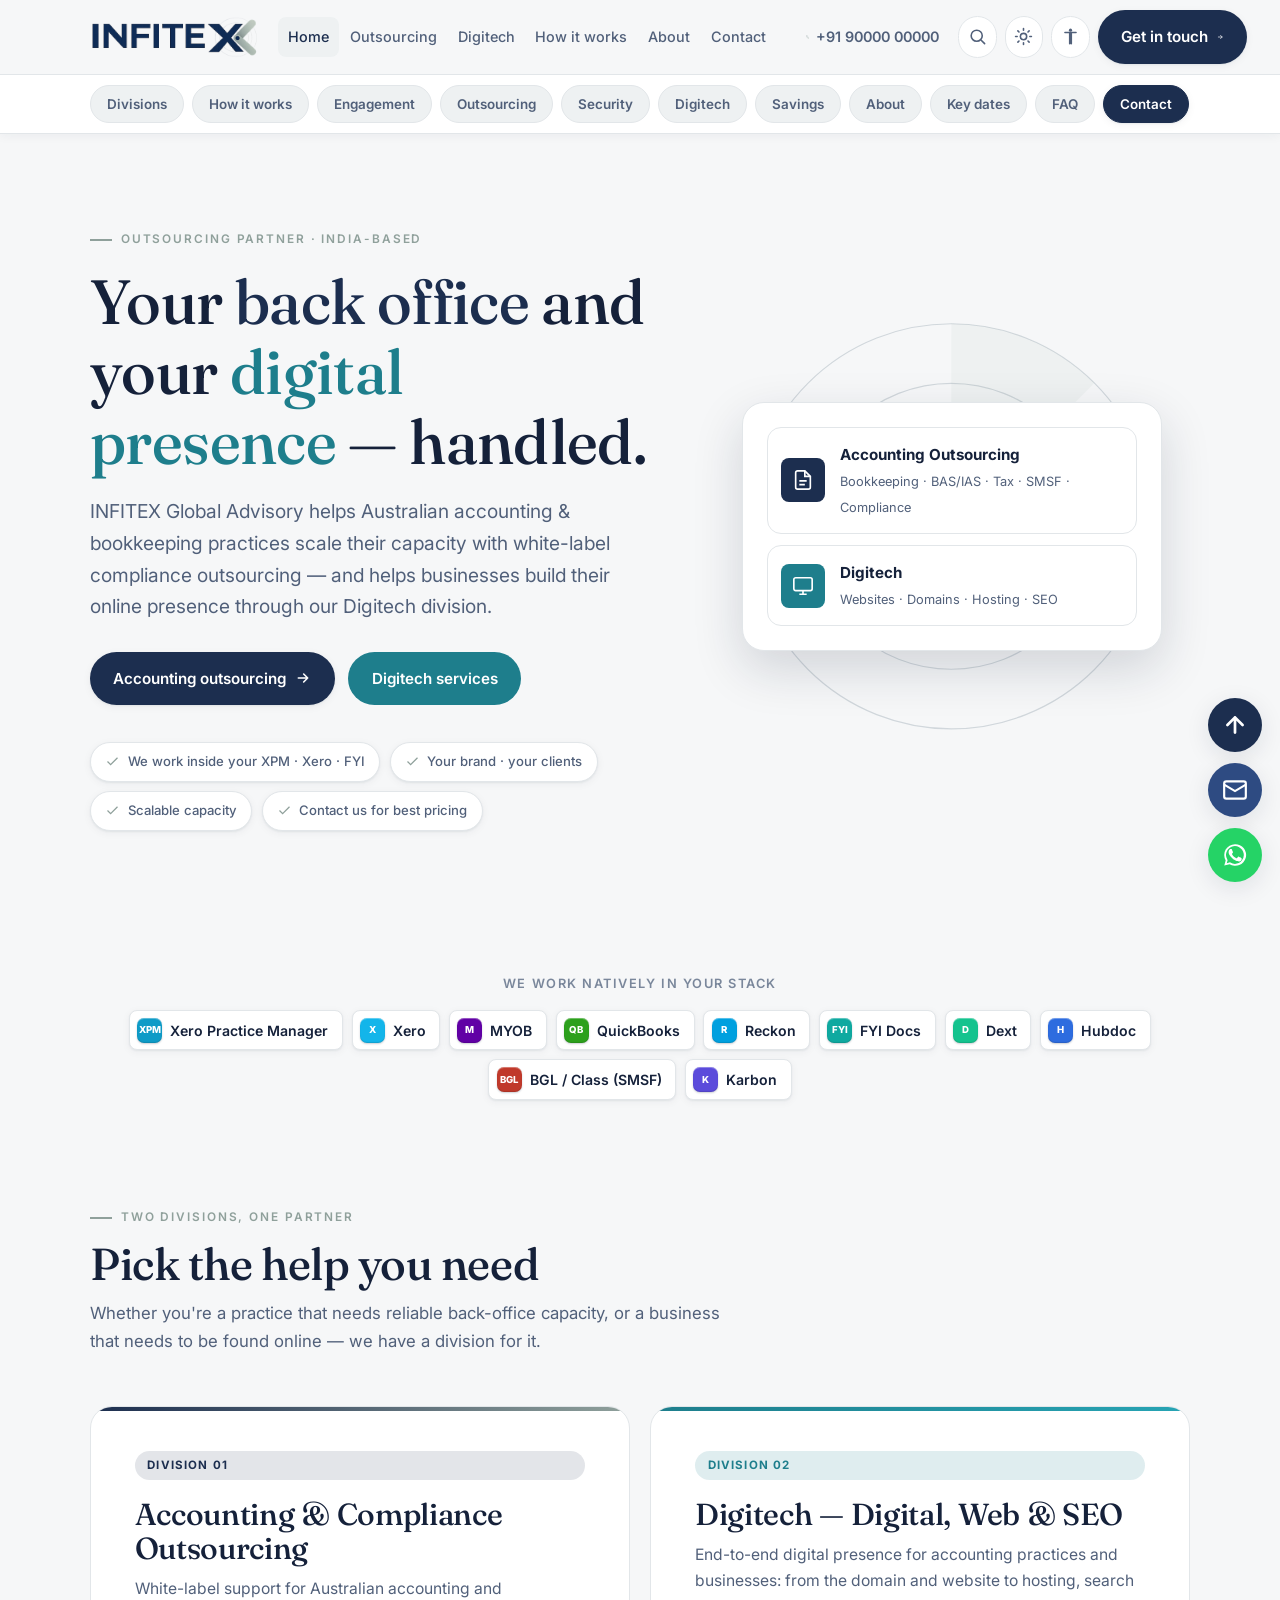
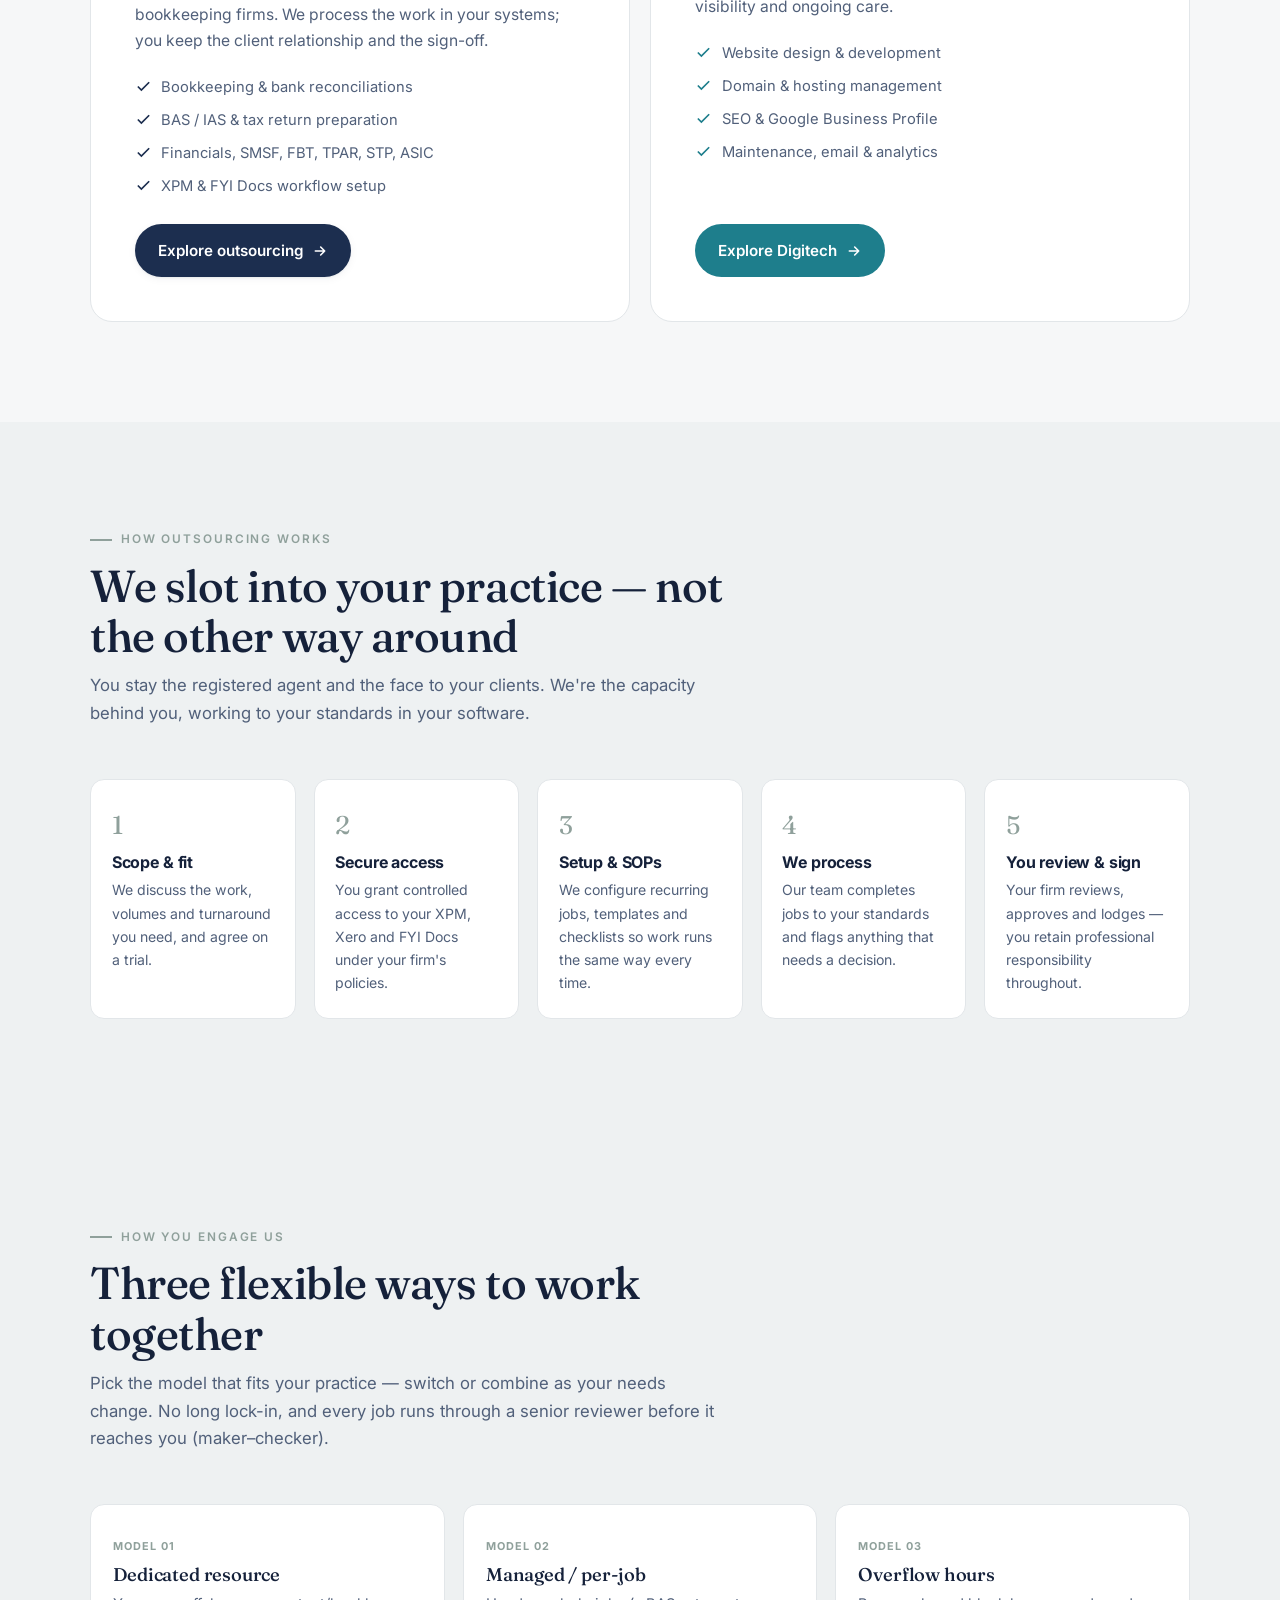
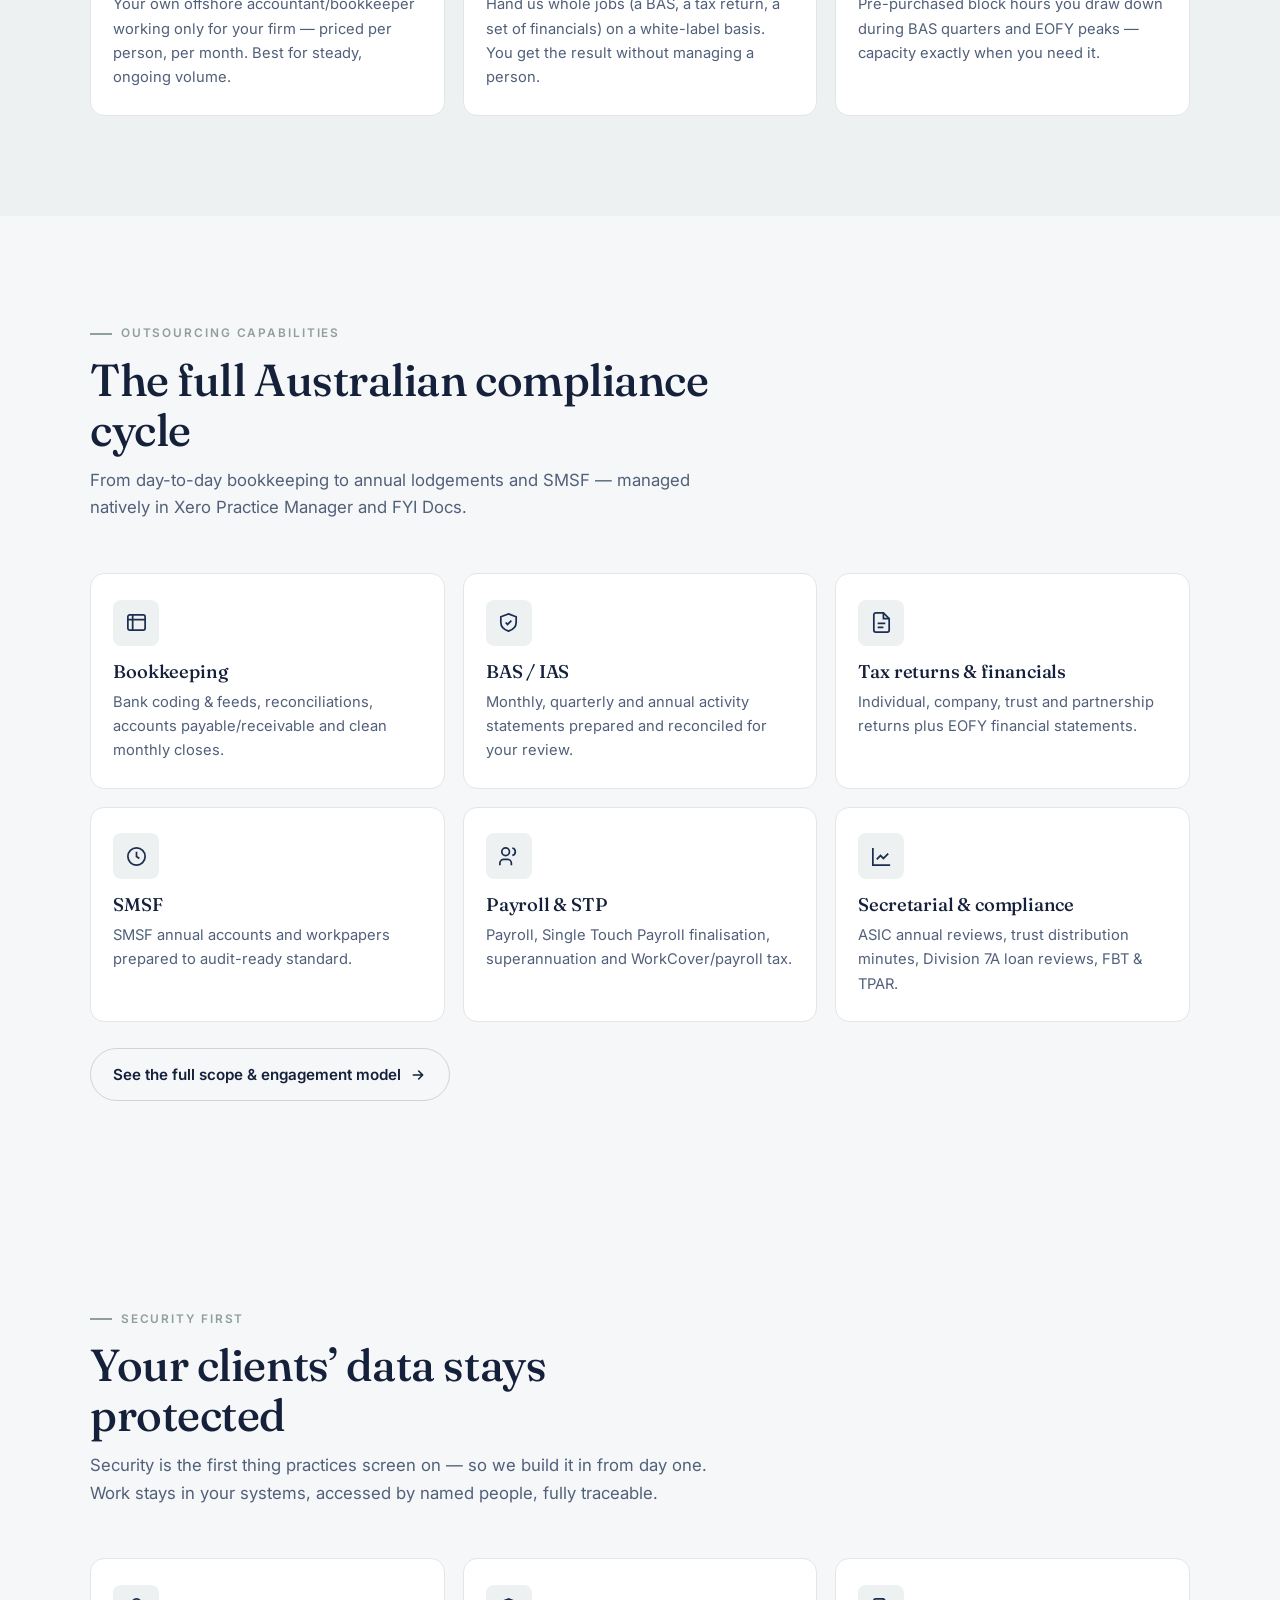
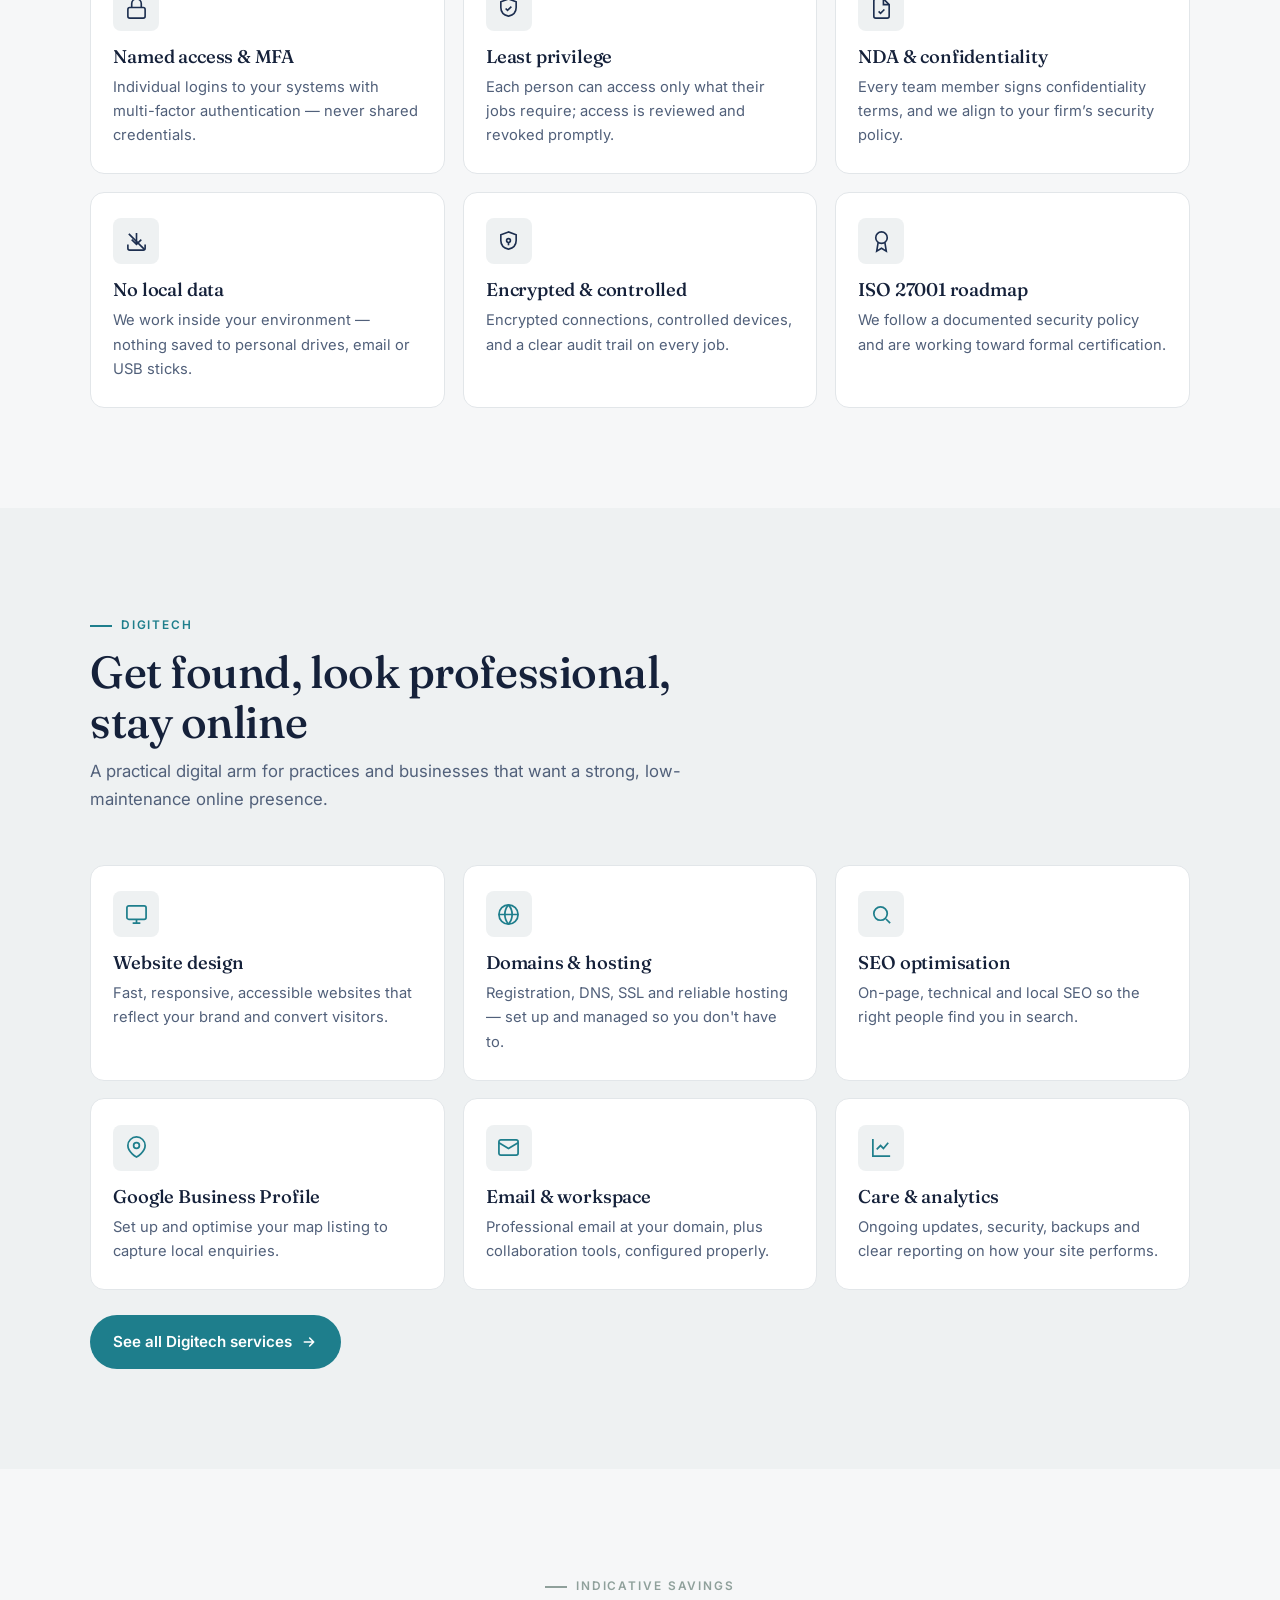
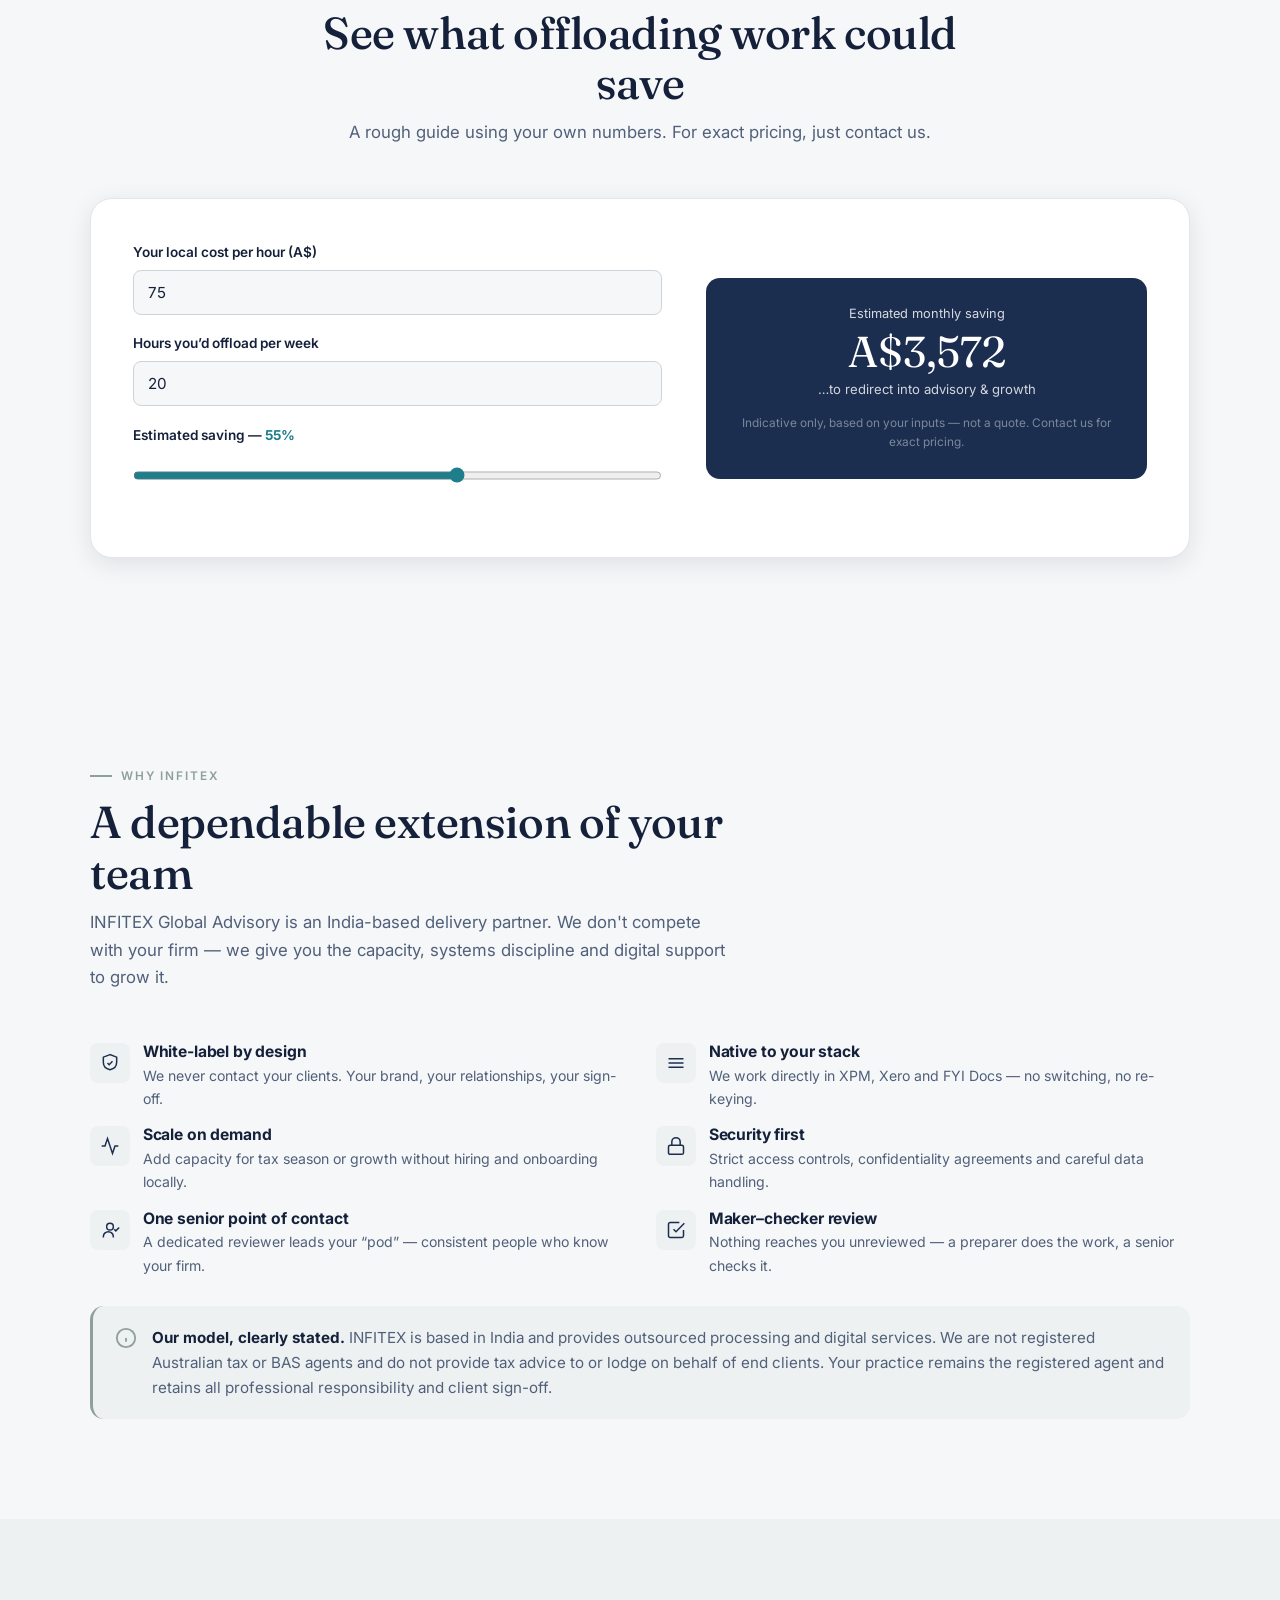
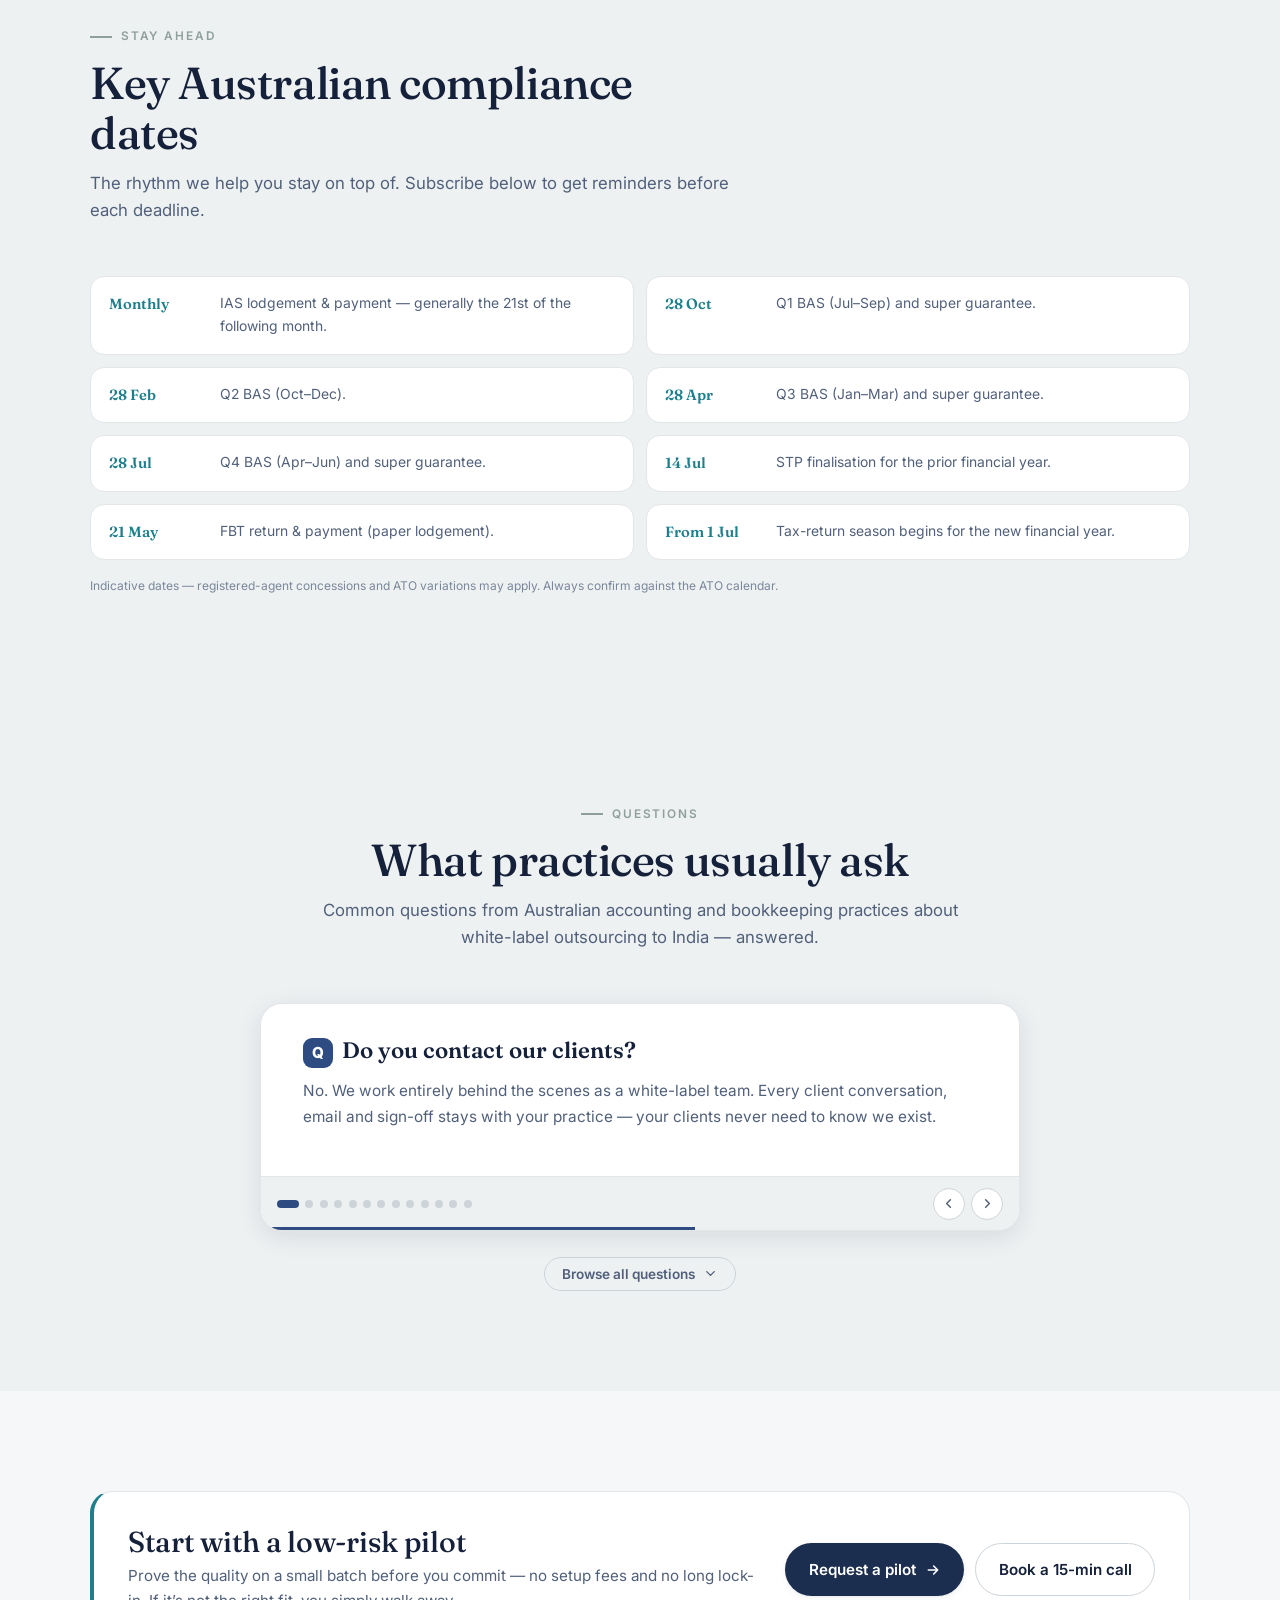
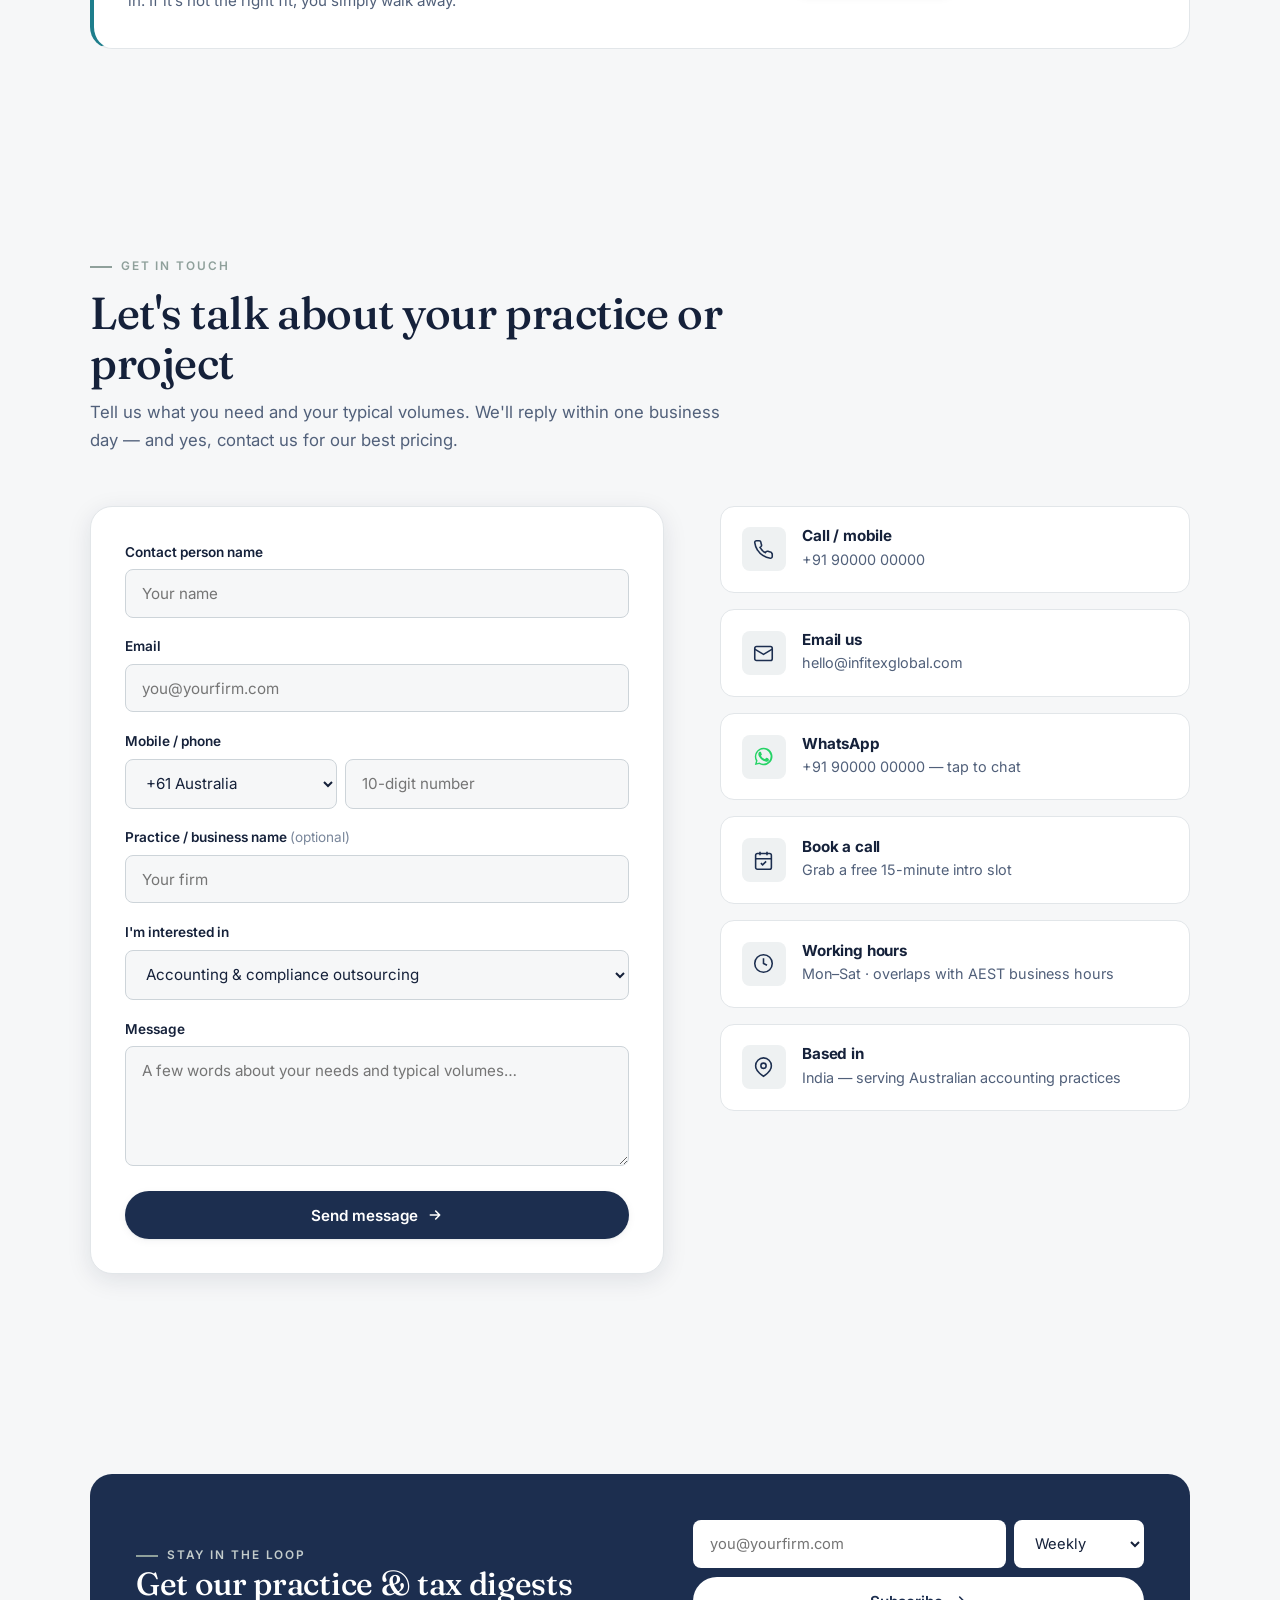
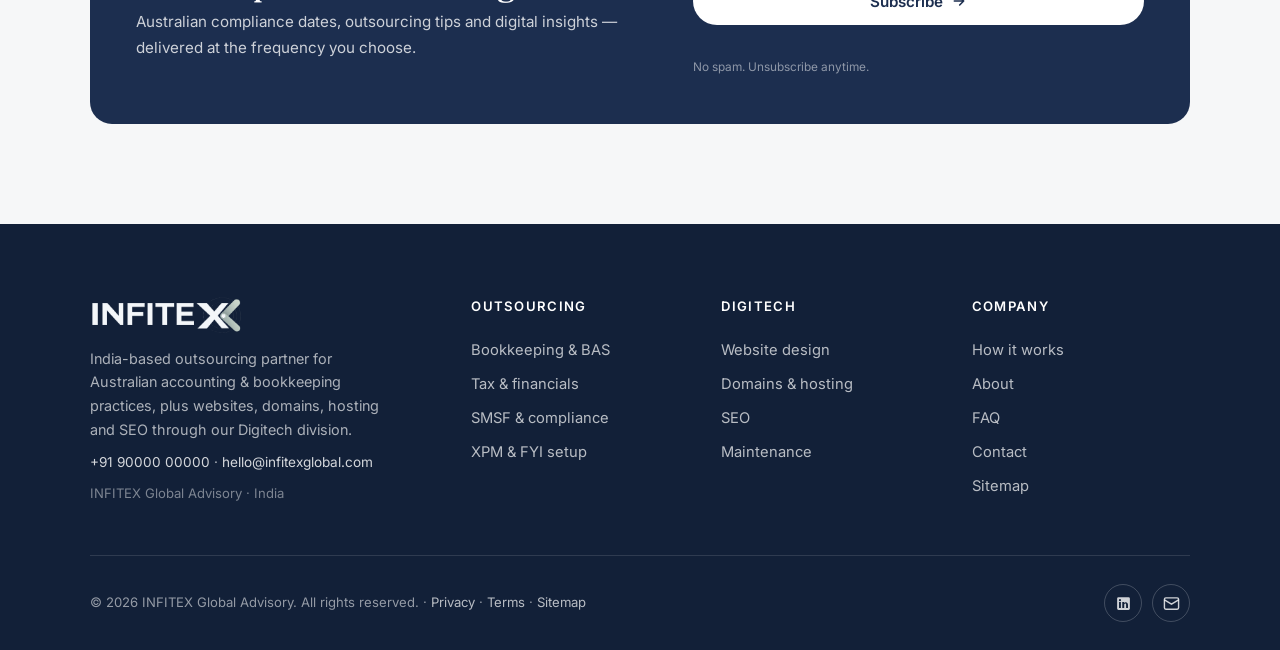
==== commit f8f93561: "Add files via upload" ====
--- a/index.html
+++ b/index.html
@@ -1,5 +1,5 @@
 <!DOCTYPE html>
-<html lang="en" data-theme="light" data-contrast="normal">
+<html lang="en" data-theme="light" data-contrast="normal" data-grayscale="off">
 <head>
 <meta charset="UTF-8" />
 <meta name="viewport" content="width=device-width, initial-scale=1.0" />
@@ -28,8 +28,8 @@
 <meta name="twitter:image" content="https://www.infitexglobal.com/logo-infitex.png" />
 <link rel="stylesheet" href="styles.css" />
 <script type="application/ld+json">{"@context": "https://schema.org", "@type": "ProfessionalService", "@id": "https://www.infitexglobal.com/#organization", "name": "INFITEX Global Advisory", "url": "https://www.infitexglobal.com/", "logo": "https://www.infitexglobal.com/logo-infitex.png", "image": "https://www.infitexglobal.com/logo-infitex.png", "description": "India-based outsourcing partner for Australian accounting & bookkeeping practices (white-label bookkeeping, BAS/IAS, tax, SMSF and compliance), plus website, domain, hosting and SEO services through our Digitech division.", "email": "hello@infitexglobal.com", "telephone": "+919000000000", "address": {"@type": "PostalAddress", "addressCountry": "IN"}, "areaServed": {"@type": "Country", "name": "Australia"}, "sameAs": ["https://www.linkedin.com/company/infitex-global-advisory"], "contactPoint": {"@type": "ContactPoint", "contactType": "sales", "telephone": "+919000000000", "email": "hello@infitexglobal.com", "areaServed": "AU", "availableLanguage": "en"}}</script>
-<script type="application/ld+json">{"@context": "https://schema.org", "@type": "WebSite", "@id": "https://www.infitexglobal.com/#website", "url": "https://www.infitexglobal.com/", "name": "INFITEX Global Advisory", "publisher": {"@id": "https://www.infitexglobal.com/#organization"}, "inLanguage": "en"}</script>
-<script type="application/ld+json">{"@context": "https://schema.org", "@type": "FAQPage", "mainEntity": [{"@type": "Question", "name": "Do you contact our clients?", "acceptedAnswer": {"@type": "Answer", "text": "No. We operate entirely behind the scenes. All client communication stays with your firm — we are white-label by design."}}, {"@type": "Question", "name": "Who is responsible for lodgement and sign-off?", "acceptedAnswer": {"@type": "Answer", "text": "Your practice. You remain the registered tax/BAS agent, you review the work, and you lodge. We prepare the work to your standards for your approval."}}, {"@type": "Question", "name": "Which software do you work in?", "acceptedAnswer": {"@type": "Answer", "text": "We work natively in Xero Practice Manager (XPM), Xero and FYI Docs, and can adapt to your existing workflows and templates."}}, {"@type": "Question", "name": "How is our data kept secure?", "acceptedAnswer": {"@type": "Answer", "text": "We use controlled, role-based access to your systems, confidentiality agreements, and careful data-handling practices aligned to your firm's security policy."}}, {"@type": "Question", "name": "How does pricing work?", "acceptedAnswer": {"@type": "Answer", "text": "Pricing depends on the work type, volume and turnaround. We keep it simple and competitive — contact us for a quote tailored to your practice."}}, {"@type": "Question", "name": "Can you also build our website and handle SEO?", "acceptedAnswer": {"@type": "Answer", "text": "Yes — that is our Digitech division. We can manage your domain, website, hosting and search visibility."}}]}</script>
+<script type="application/ld+json">{"@context": "https://schema.org", "@type": "WebSite", "@id": "https://www.infitexglobal.com/#website", "url": "https://www.infitexglobal.com/", "name": "INFITEX Global Advisory", "publisher": {"@id": "https://www.infitexglobal.com/#organization"}, "inLanguage": "en", "potentialAction": {"@type": "SearchAction", "target": {"@type": "EntryPoint", "urlTemplate": "https://www.infitexglobal.com/?q={search_term_string}"}, "query-input": "required name=search_term_string"}}</script>
+<script type="application/ld+json">{"@context": "https://schema.org", "@type": "FAQPage", "mainEntity": [{"@type": "Question", "name": "Do you contact our clients?", "acceptedAnswer": {"@type": "Answer", "text": "No. We work entirely behind the scenes as a white-label team. Every client conversation, email and sign-off stays with your practice — your clients never need to know we exist."}}, {"@type": "Question", "name": "Are you a registered Australian tax or BAS agent?", "acceptedAnswer": {"@type": "Answer", "text": "No, and we don't give tax advice to your clients. Your practice remains the registered tax/BAS agent and keeps full lodgement and sign-off. We prepare and process the work to your standards for your review and approval."}}, {"@type": "Question", "name": "Who is responsible for lodgement and sign-off?", "acceptedAnswer": {"@type": "Answer", "text": "Your practice. You review every job, you lodge, and you keep the client relationship. We're the preparation and processing layer behind you — never the agent of record."}}, {"@type": "Question", "name": "What accounting and bookkeeping tasks can you take on?", "acceptedAnswer": {"@type": "Answer", "text": "Day-to-day bookkeeping and reconciliations, accounts payable and receivable, payroll and STP, BAS/IAS preparation, year-end financials, company and trust tax returns, SMSF accounts and ad-hoc workpapers — scoped to whatever your practice wants to offload."}}, {"@type": "Question", "name": "Which software do you work in?", "acceptedAnswer": {"@type": "Answer", "text": "We work natively in Xero Practice Manager (XPM), Xero and FYI Docs, and adapt to your existing workflows, templates and naming conventions. We're also comfortable across MYOB, QuickBooks, Reckon, Dext, Hubdoc, BGL/Class and Karbon."}}, {"@type": "Question", "name": "How do you keep our clients' data secure?", "acceptedAnswer": {"@type": "Answer", "text": "We use controlled, role-based access to your systems, named individuals only, confidentiality agreements, and careful data-handling aligned to your firm's security policy. Work stays in your environment and remains fully traceable."}}, {"@type": "Question", "name": "How does your maker–checker review work?", "acceptedAnswer": {"@type": "Answer", "text": "Every job runs through two sets of eyes — a preparer and a senior reviewer — before it ever reaches you. That means fewer review points on your side and consistent, predictable quality each cycle."}}, {"@type": "Question", "name": "How quickly can you turn work around?", "acceptedAnswer": {"@type": "Answer", "text": "Turnaround depends on the job type and volume, and we agree it up front so it fits your lodgement calendar. Routine recurring jobs follow a set rhythm; one-off work is scheduled to your deadlines."}}, {"@type": "Question", "name": "Can we start with a small pilot or trial?", "acceptedAnswer": {"@type": "Answer", "text": "Yes. We recommend starting with a low-risk pilot on a small batch — no setup fees and no long lock-in — so you can prove the quality before committing. If it isn't the right fit, you simply walk away."}}, {"@type": "Question", "name": "Do we have to sign a long-term contract?", "acceptedAnswer": {"@type": "Answer", "text": "No long lock-in. You can scale work up or down, switch engagement models, or pause as your practice's needs change through the year."}}, {"@type": "Question", "name": "How do you handle the India–Australia time-zone difference?", "acceptedAnswer": {"@type": "Answer", "text": "The overlap works in your favour: we progress work through your evening so it's ready when your team logs on. Where you need live overlap, we align our hours to your business day."}}, {"@type": "Question", "name": "How does pricing work?", "acceptedAnswer": {"@type": "Answer", "text": "Pricing depends on the work type, volume and turnaround, so we keep it simple and tailored rather than one-size-fits-all. There are no published rates — contact us for the best pricing for your practice."}}, {"@type": "Question", "name": "Can you also build our website and handle SEO?", "acceptedAnswer": {"@type": "Answer", "text": "Yes — that's our Digitech division. We manage domains, websites, hosting, email, Google Business Profile and search visibility, so your firm looks as professional online as the work you deliver."}}]}</script>
 </head>
 <body>
 <a href="#main" class="skip">Skip to content</a>
@@ -52,6 +52,9 @@
     <div class="nav-tools">
       <a class="nav-call" href="tel:+919000000000" aria-label="Call INFITEX on +91 90000 00000"><svg viewBox="0 0 24 24" fill="none" stroke="currentColor" stroke-width="1.8"><path d="M22 16.9v3a2 2 0 0 1-2.2 2 19.8 19.8 0 0 1-8.6-3.1 19.5 19.5 0 0 1-6-6A19.8 19.8 0 0 1 2 4.2 2 2 0 0 1 4 2h3a2 2 0 0 1 2 1.7c.1 1 .4 1.9.7 2.8a2 2 0 0 1-.5 2.1L8 9.6a16 16 0 0 0 6 6l1-1a2 2 0 0 1 2.1-.5c.9.3 1.8.6 2.8.7a2 2 0 0 1 1.7 2z"/></svg>+91 90000 00000</a>
       
+      <button class="icon-btn search-btn" id="searchToggle" aria-label="Search the site" title="Search the site (press /)">
+        <svg viewBox="0 0 24 24" fill="none" stroke="currentColor" stroke-width="2" stroke-linecap="round"><circle cx="11" cy="11" r="7"/><path d="M21 21l-4.3-4.3"/></svg>
+      </button>
       <button class="icon-btn" id="themeToggle" aria-label="Toggle light or dark theme" title="Toggle theme">
         <svg id="iconSun" viewBox="0 0 24 24" fill="none" stroke="currentColor" stroke-width="2" stroke-linecap="round"><circle cx="12" cy="12" r="4"/><path d="M12 2v2M12 20v2M4.9 4.9l1.4 1.4M17.7 17.7l1.4 1.4M2 12h2M20 12h2M4.9 19.1l1.4-1.4M17.7 6.3l1.4-1.4"/></svg>
         <svg id="iconMoon" viewBox="0 0 24 24" fill="currentColor" style="display:none"><path d="M21 12.8A9 9 0 1 1 11.2 3a7 7 0 0 0 9.8 9.8z"/></svg>
@@ -321,14 +324,35 @@
     <div class="sec-head center reveal">
       <span class="eyebrow">Questions</span>
       <h2>What practices usually ask</h2>
-    </div>
-    <div class="faq reveal">
-      <details><summary>Do you contact our clients?</summary><p>No. We operate entirely behind the scenes. All client communication stays with your firm — we're white-label by design.</p></details>
-      <details><summary>Who is responsible for lodgement and sign-off?</summary><p>Your practice. You remain the registered tax/BAS agent, you review the work, and you lodge. We prepare the work to your standards for your approval.</p></details>
-      <details><summary>Which software do you work in?</summary><p>We work natively in Xero Practice Manager (XPM), Xero and FYI Docs, and can adapt to your existing workflows and templates.</p></details>
-      <details><summary>How is our data kept secure?</summary><p>We use controlled, role-based access to your systems, confidentiality agreements, and careful data-handling practices. We're happy to align with your firm's security policy.</p></details>
-      <details><summary>How does pricing work?</summary><p>Pricing depends on the work type, volume and turnaround. We keep it simple and competitive — <a href="#contact">contact us</a> for a quote tailored to your practice.</p></details>
-      <details><summary>Can you also build our website and handle SEO?</summary><p>Yes — that's our Digitech division. We can manage your domain, website, hosting and search visibility. <a href="digitech.html">See Digitech</a>.</p></details>
+      <p>Common questions from Australian accounting and bookkeeping practices about white-label outsourcing to India — answered.</p>
+    </div>
+
+    <!-- Auto-rotating spotlight: built by app.js from the list below (hidden when JS is off) -->
+    <div class="faq-spotlight reveal" id="faqSpotlight" hidden></div>
+
+    <div class="faq-toggle-all" id="faqToggleWrap" hidden>
+      <button id="faqToggleAll" aria-expanded="false" aria-controls="faqListWrap">Browse all questions
+        <svg viewBox="0 0 24 24" fill="none" stroke="currentColor" stroke-width="2.2" stroke-linecap="round" stroke-linejoin="round"><path d="M6 9l6 6 6-6"/></svg>
+      </button>
+    </div>
+
+    <!-- Full, crawlable list (single source of truth for users, search & FAQ schema) -->
+    <div class="faq-list-wrap" id="faqListWrap">
+      <div class="faq reveal" id="faqList">
+        <details id="faq-clients"><summary>Do you contact our clients?</summary><p>No. We work entirely behind the scenes as a white-label team. Every client conversation, email and sign-off stays with your practice — your clients never need to know we exist.</p></details>
+        <details id="faq-registered"><summary>Are you a registered Australian tax or BAS agent?</summary><p>No, and we don't give tax advice to your clients. Your practice remains the registered tax/BAS agent and keeps full lodgement and sign-off. We prepare and process the work to your standards for your review and approval.</p></details>
+        <details id="faq-signoff"><summary>Who is responsible for lodgement and sign-off?</summary><p>Your practice. You review every job, you lodge, and you keep the client relationship. We're the preparation and processing layer behind you — never the agent of record.</p></details>
+        <details id="faq-tasks"><summary>What accounting and bookkeeping tasks can you take on?</summary><p>Day-to-day bookkeeping and reconciliations, accounts payable and receivable, payroll and STP, BAS/IAS preparation, year-end financials, company and trust tax returns, SMSF accounts and ad-hoc workpapers — scoped to whatever your practice wants to offload. <a href="outsourcing.html">See the full scope</a>.</p></details>
+        <details id="faq-software"><summary>Which software do you work in?</summary><p>We work natively in Xero Practice Manager (XPM), Xero and FYI Docs, and adapt to your existing workflows, templates and naming conventions. We're also comfortable across MYOB, QuickBooks, Reckon, Dext, Hubdoc, BGL/Class and Karbon.</p></details>
+        <details id="faq-security"><summary>How do you keep our clients' data secure?</summary><p>We use controlled, role-based access to your systems, named individuals only, confidentiality agreements, and careful data-handling aligned to your firm's security policy. Work stays in your environment and remains fully traceable.</p></details>
+        <details id="faq-review"><summary>How does your maker–checker review work?</summary><p>Every job runs through two sets of eyes — a preparer and a senior reviewer — before it ever reaches you. That means fewer review points on your side and consistent, predictable quality each cycle.</p></details>
+        <details id="faq-turnaround"><summary>How quickly can you turn work around?</summary><p>Turnaround depends on the job type and volume, and we agree it up front so it fits your lodgement calendar. Routine recurring jobs follow a set rhythm; one-off work is scheduled to your deadlines.</p></details>
+        <details id="faq-pilot"><summary>Can we start with a small pilot or trial?</summary><p>Yes. We recommend starting with a low-risk pilot on a small batch — no setup fees and no long lock-in — so you can prove the quality before committing. If it isn't the right fit, you simply walk away.</p></details>
+        <details id="faq-contract"><summary>Do we have to sign a long-term contract?</summary><p>No long lock-in. You can scale work up or down, switch engagement models, or pause as your practice's needs change through the year.</p></details>
+        <details id="faq-timezone"><summary>How do you handle the India–Australia time-zone difference?</summary><p>The overlap works in your favour: we progress work through your evening so it's ready when your team logs on. Where you need live overlap, we align our hours to your business day.</p></details>
+        <details id="faq-pricing"><summary>How does pricing work?</summary><p>Pricing depends on the work type, volume and turnaround, so we keep it simple and tailored rather than one-size-fits-all. There are no published rates — <a href="#contact">contact us</a> for the best pricing for your practice.</p></details>
+        <details id="faq-digitech"><summary>Can you also build our website and handle SEO?</summary><p>Yes — that's our Digitech division. We manage domains, websites, hosting, email, Google Business Profile and search visibility, so your firm looks as professional online as the work you deliver. <a href="digitech.html">See Digitech</a>.</p></details>
+      </div>
     </div>
   </div>
 </section>
@@ -366,6 +390,7 @@
           </select>
         </div>
         <div class="field"><label for="cf-msg">Message</label><textarea id="cf-msg" name="message" required placeholder="A few words about your needs and typical volumes…"></textarea></div>
+        <input type="text" id="cf-website" name="website" tabindex="-1" autocomplete="off" aria-hidden="true" style="position:absolute;left:-9999px;width:1px;height:1px;opacity:0" />
         <button type="submit" class="btn btn-primary" style="width:100%;justify-content:center">Send message <svg class="arw" width="16" height="16" viewBox="0 0 24 24" fill="none" stroke="currentColor" stroke-width="2.4" stroke-linecap="round" stroke-linejoin="round"><path d="M5 12h14M13 6l6 6-6 6"/></svg></button>
         <div class="form-msg" id="formMsg" role="status" aria-live="polite"></div>
       </form>
@@ -476,7 +501,26 @@
   <h4>Accessibility <button id="a11yClose" aria-label="Close accessibility panel">×</button></h4>
   <div class="a11y-row"><span>Text size</span><div class="ctrls"><button id="fsMinus" aria-label="Decrease text size">A−</button><button id="fsReset" aria-label="Reset text size">A</button><button id="fsPlus" aria-label="Increase text size">A+</button></div></div>
   <div class="a11y-row"><span>High contrast</span><div class="ctrls"><button id="contrastBtn" aria-pressed="false">Off</button></div></div>
+  <div class="a11y-row"><span>Grayscale</span><div class="ctrls"><button id="grayscaleBtn" aria-pressed="false">Off</button></div></div>
   <div class="a11y-row"><span>Theme</span><div class="ctrls"><button id="themeBtn2">Light / Dark</button></div></div>
+</div>
+
+<!-- SITE SEARCH OVERLAY -->
+<div class="search-overlay" id="searchOverlay" role="dialog" aria-modal="true" aria-label="Search the site">
+  <div class="search-box" role="combobox" aria-expanded="true" aria-haspopup="listbox" aria-owns="searchResults">
+    <div class="search-field">
+      <svg viewBox="0 0 24 24" fill="none" stroke="currentColor" stroke-width="2" stroke-linecap="round"><circle cx="11" cy="11" r="7"/><path d="M21 21l-4.3-4.3"/></svg>
+      <input type="text" id="searchInput" placeholder="Search pages, services and FAQs…" autocomplete="off" spellcheck="false" aria-label="Search query" aria-controls="searchResults" aria-autocomplete="list" />
+      <button class="search-clear" id="searchClear" aria-label="Clear search" type="button">×</button>
+      <kbd>Esc</kbd>
+    </div>
+    <div class="search-results" id="searchResults" role="listbox" aria-label="Search results"></div>
+    <div class="search-foot">
+      <span class="sf-key"><kbd>↑</kbd><kbd>↓</kbd> to navigate</span>
+      <span class="sf-key"><kbd>↵</kbd> to open</span>
+      <span class="sf-key"><kbd>Esc</kbd> to close</span>
+    </div>
+  </div>
 </div>
 
 <script src="app.js"></script>
--- a/styles.css
+++ b/styles.css
@@ -407,8 +407,11 @@
   font-size:.88rem;color:var(--ink);background:var(--surface);border:1px solid var(--line);border-radius:var(--r-sm);
   padding:.42rem .85rem .42rem .45rem;box-shadow:var(--shadow-sm);transition:transform .15s var(--ease),box-shadow .15s}
 .tools-strip .tool:hover{transform:translateY(-2px);box-shadow:var(--shadow-md)}
-.tools-strip .tlogo{display:inline-grid;place-items:center;width:24px;height:24px;border-radius:7px;color:#fff;
-  font-size:.66rem;font-weight:800;letter-spacing:-.02em;flex-shrink:0;line-height:1}
+.tools-strip .tlogo{display:inline-grid;place-items:center;width:25px;height:25px;border-radius:7px;color:#fff;
+  font-family:'Inter',sans-serif;font-style:normal;font-size:.6rem;font-weight:800;letter-spacing:.01em;
+  flex-shrink:0;line-height:1;text-align:center;font-feature-settings:"tnum" 1;
+  background-image:linear-gradient(155deg,rgba(255,255,255,.28),rgba(255,255,255,0) 52%,rgba(0,0,0,.14));
+  box-shadow:inset 0 1px 0 rgba(255,255,255,.32),inset 0 -1px 1px rgba(0,0,0,.12),0 1px 2px rgba(18,32,56,.22)}
 .tools-strip .tlogo.dark{color:#15213A}
 .tools-lead{text-align:center;color:var(--ink-faint);font-size:.8rem;letter-spacing:.12em;text-transform:uppercase;font-weight:600;margin-bottom:1rem}
 
@@ -502,3 +505,125 @@
 .legal .note{background:var(--surface-2);border-left:3px solid var(--steel);padding:1rem 1.2rem;
   border-radius:10px;font-size:.9rem;color:var(--ink-soft);margin:1.5rem 0}
 .legal a{color:var(--accent)} html[data-theme="dark"] .legal a{color:var(--accent-2)}
+
+/* ============================================================
+   ADD-ON 6: Site search (header trigger + overlay + results)
+   ============================================================ */
+.search-btn{position:relative}
+.search-overlay{position:fixed;inset:0;z-index:120;display:none;align-items:flex-start;justify-content:center;
+  padding:clamp(64px,12vh,140px) 18px 40px;background:rgba(12,20,38,.55);
+  -webkit-backdrop-filter:blur(4px);backdrop-filter:blur(4px);opacity:0;transition:opacity .22s var(--ease)}
+.search-overlay.open{display:flex;opacity:1}
+.search-box{width:100%;max-width:640px;background:var(--surface);border:1px solid var(--line);
+  border-radius:var(--r-md);box-shadow:var(--shadow-lg);overflow:hidden;
+  transform:translateY(-10px);transition:transform .22s var(--ease)}
+.search-overlay.open .search-box{transform:none}
+.search-field{display:flex;align-items:center;gap:.6rem;padding:.85rem 1rem;border-bottom:1px solid var(--line)}
+.search-field svg{width:20px;height:20px;color:var(--ink-faint);flex-shrink:0}
+.search-field input{flex:1 1 auto;border:none;background:none;outline:none;font-family:'Inter',sans-serif;
+  font-size:1.02rem;color:var(--ink)}
+.search-field input::placeholder{color:var(--ink-faint)}
+.search-field .search-clear{border:none;background:var(--surface-2);color:var(--ink-soft);cursor:pointer;
+  width:30px;height:30px;border-radius:var(--r-pill);font-size:1rem;line-height:1;display:none;place-items:center;flex-shrink:0}
+.search-field .search-clear.show{display:grid}
+.search-field kbd{font-family:'Inter',sans-serif;font-size:.68rem;color:var(--ink-faint);border:1px solid var(--line-strong);
+  border-radius:5px;padding:.12rem .4rem;background:var(--surface-2);flex-shrink:0}
+.search-results{max-height:min(56vh,440px);overflow-y:auto;padding:.4rem}
+.search-results .sr-group{font-size:.7rem;letter-spacing:.1em;text-transform:uppercase;color:var(--ink-faint);
+  font-weight:700;padding:.7rem .85rem .35rem}
+.search-results a.sr-item{display:flex;flex-direction:column;gap:.15rem;padding:.6rem .85rem;border-radius:var(--r-sm);
+  text-decoration:none;color:var(--ink);cursor:pointer}
+.search-results a.sr-item:hover,.search-results a.sr-item.active{background:var(--surface-2)}
+.search-results .sr-title{font-weight:600;font-size:.92rem;display:flex;align-items:center;gap:.5rem}
+.search-results .sr-title .sr-tag{font-size:.62rem;font-weight:700;letter-spacing:.04em;text-transform:uppercase;
+  color:#fff;background:var(--accent);border-radius:var(--r-pill);padding:.1rem .5rem;flex-shrink:0}
+.search-results .sr-title .sr-tag.faq{background:var(--steel)}
+.search-results .sr-title .sr-tag.digi{background:var(--digi)}
+.search-results .sr-snippet{font-size:.82rem;color:var(--ink-soft);line-height:1.45;
+  display:-webkit-box;-webkit-line-clamp:2;-webkit-box-orient:vertical;overflow:hidden}
+.search-results mark{background:rgba(46,75,130,.18);color:inherit;border-radius:3px;padding:0 .1em}
+html[data-theme="dark"] .search-results mark{background:rgba(127,160,214,.28)}
+.search-empty{padding:1.6rem .9rem;text-align:center;color:var(--ink-soft);font-size:.9rem}
+.search-empty span{display:block;color:var(--ink-faint);font-size:.82rem;margin-top:.3rem}
+.search-foot{display:flex;gap:1rem;align-items:center;padding:.55rem .9rem;border-top:1px solid var(--line);
+  font-size:.74rem;color:var(--ink-faint)}
+.search-foot .sf-key{display:inline-flex;align-items:center;gap:.3rem}
+.search-foot kbd{font-family:'Inter',sans-serif;border:1px solid var(--line-strong);border-radius:4px;
+  padding:.05rem .35rem;background:var(--surface-2);color:var(--ink-soft);font-size:.7rem}
+
+/* ============================================================
+   ADD-ON 7: FAQ spotlight carousel (auto-rotating) + accordion
+   ============================================================ */
+.faq-spotlight{position:relative;max-width:760px;margin:0 auto 1.6rem;background:var(--surface);
+  border:1px solid var(--line);border-radius:var(--r-lg);box-shadow:var(--shadow-md);overflow:hidden}
+.faq-spotlight .fs-track{position:relative;min-height:172px}
+.faq-spotlight .fs-slide{position:absolute;inset:0;padding:clamp(1.3rem,3vw,2rem) clamp(1.4rem,4vw,2.6rem);
+  display:flex;flex-direction:column;justify-content:center;gap:.65rem;
+  opacity:0;visibility:hidden;transform:translateY(8px);transition:opacity .5s var(--ease),transform .5s var(--ease)}
+.faq-spotlight .fs-slide.active{opacity:1;visibility:visible;transform:none;position:relative}
+.faq-spotlight .fs-q{font-family:'Fraunces',serif;font-weight:600;font-size:clamp(1.1rem,2.4vw,1.4rem);
+  line-height:1.25;color:var(--ink);display:flex;gap:.6rem;align-items:flex-start}
+.faq-spotlight .fs-q .fs-ic{flex-shrink:0;width:30px;height:30px;border-radius:9px;display:grid;place-items:center;
+  background:var(--accent);color:#fff;font-family:'Inter',sans-serif;font-weight:800;font-size:.95rem;margin-top:.1rem}
+.faq-spotlight .fs-a{color:var(--ink-soft);line-height:1.65;font-size:.96rem}
+.faq-spotlight .fs-a a{color:var(--accent);font-weight:600} html[data-theme="dark"] .faq-spotlight .fs-a a{color:var(--accent-2)}
+.faq-spotlight .fs-bar{display:flex;align-items:center;justify-content:space-between;gap:1rem;
+  padding:.65rem 1rem;border-top:1px solid var(--line);background:var(--surface-2)}
+.faq-spotlight .fs-dots{display:flex;gap:.4rem;flex-wrap:wrap}
+.faq-spotlight .fs-dot{width:8px;height:8px;border-radius:var(--r-pill);border:none;background:var(--line-strong);
+  cursor:pointer;padding:0;transition:.2s}
+.faq-spotlight .fs-dot.active{background:var(--accent);width:22px}
+.faq-spotlight .fs-nav{display:flex;gap:.4rem}
+.faq-spotlight .fs-nav button{width:32px;height:32px;border-radius:var(--r-pill);border:1px solid var(--line-strong);
+  background:var(--surface);color:var(--ink-soft);cursor:pointer;display:grid;place-items:center;transition:.15s}
+.faq-spotlight .fs-nav button:hover{border-color:var(--navy);color:var(--navy)}
+html[data-theme="dark"] .faq-spotlight .fs-nav button:hover{color:var(--ink)}
+.faq-spotlight .fs-nav button svg{width:15px;height:15px}
+.faq-spotlight .fs-progress{position:absolute;left:0;bottom:0;height:3px;width:0;background:var(--accent);
+  transition:width .12s linear;z-index:2}
+.faq-toggle-all{display:flex;justify-content:center;margin-top:.4rem}
+.faq-toggle-all button{background:none;border:1px solid var(--line-strong);color:var(--ink-soft);cursor:pointer;
+  font-family:'Inter',sans-serif;font-weight:600;font-size:.85rem;padding:.5rem 1.1rem;border-radius:var(--r-pill);
+  display:inline-flex;align-items:center;gap:.45rem;transition:.15s}
+.faq-toggle-all button:hover{border-color:var(--navy);color:var(--navy)}
+html[data-theme="dark"] .faq-toggle-all button:hover{color:var(--ink)}
+.faq-toggle-all button svg{width:15px;height:15px;transition:transform .2s var(--ease)}
+.faq-list-wrap{overflow:hidden;transition:max-height .4s var(--ease)}
+.faq-list-wrap.collapsed{max-height:0}
+.faq-toggle-all button[aria-expanded="true"] svg{transform:rotate(180deg)}
+@media (prefers-reduced-motion:reduce){
+  .faq-spotlight .fs-slide{transition:none}
+  .faq-spotlight .fs-progress{display:none}
+}
+
+/* ============================================================
+   ADD-ON 8: two-column recurring-jobs grid (outsourcing)
+   ============================================================ */
+.jobs-grid{display:grid;grid-template-columns:1fr 1fr;gap:1.1rem;align-items:start}
+.jobs-grid .tablewrap{margin:0}
+
+/* ============================================================
+   ADD-ON 9: grayscale accessibility mode
+   ============================================================ */
+html[data-grayscale="on"]{filter:grayscale(1)}
+html[data-grayscale="on"] img,html[data-grayscale="on"] .logo{filter:none}
+
+/* ============================================================
+   ADD-ON 10: responsive tuning for the new components
+   ============================================================ */
+@media (max-width:760px){
+  .jobs-grid{grid-template-columns:1fr;gap:0}
+  .jobs-grid table.data{min-width:0}
+  .jobs-grid .tablewrap+.tablewrap{margin-top:1.1rem}
+  .search-overlay{padding-top:clamp(48px,8vh,90px)}
+  .search-field kbd{display:none}
+  .faq-spotlight .fs-track{min-height:208px}
+}
+@media (max-width:560px){
+  .search-overlay{padding:0;align-items:stretch}
+  .search-box{max-width:none;height:100%;border-radius:0;border:none;display:flex;flex-direction:column}
+  .search-results{max-height:none;flex:1 1 auto}
+  .faq-spotlight .fs-bar{flex-direction:column-reverse;align-items:stretch;gap:.6rem}
+  .faq-spotlight .fs-nav{justify-content:center}
+  .faq-spotlight .fs-dots{justify-content:center}
+}
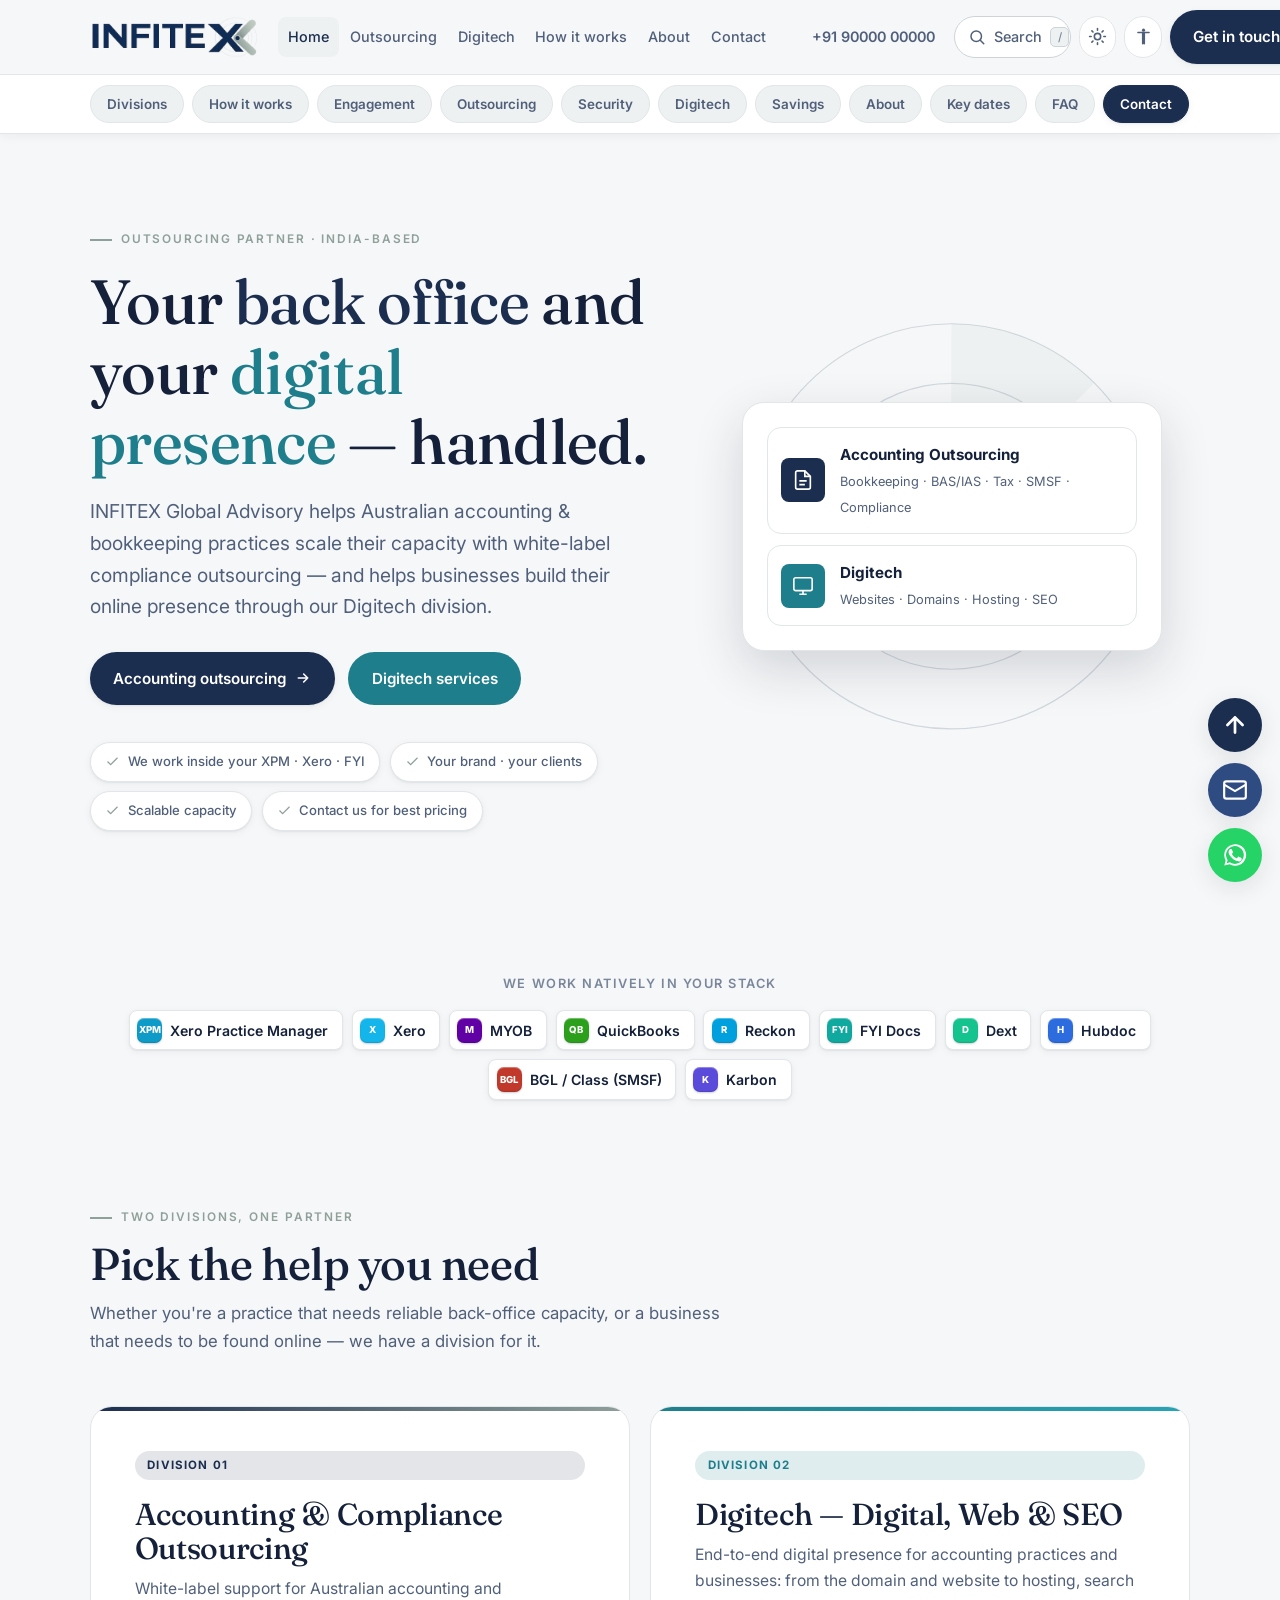
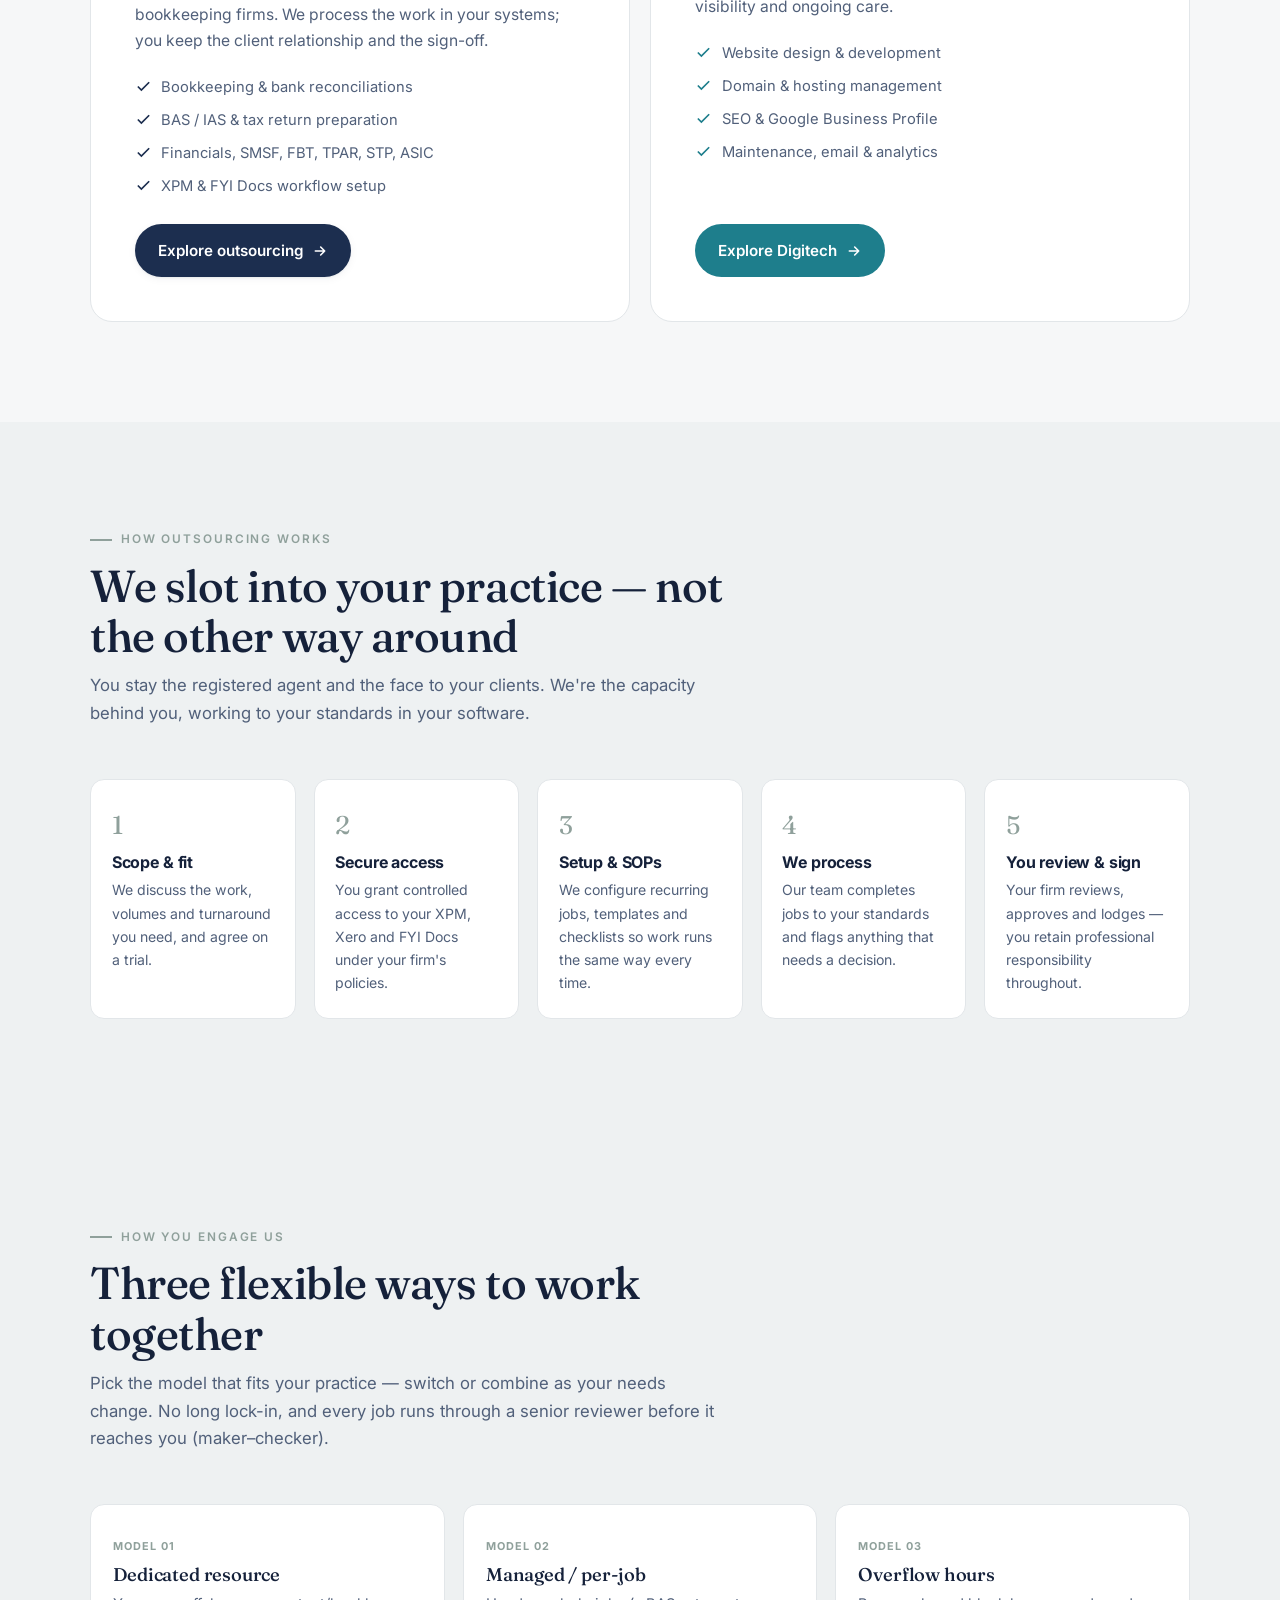
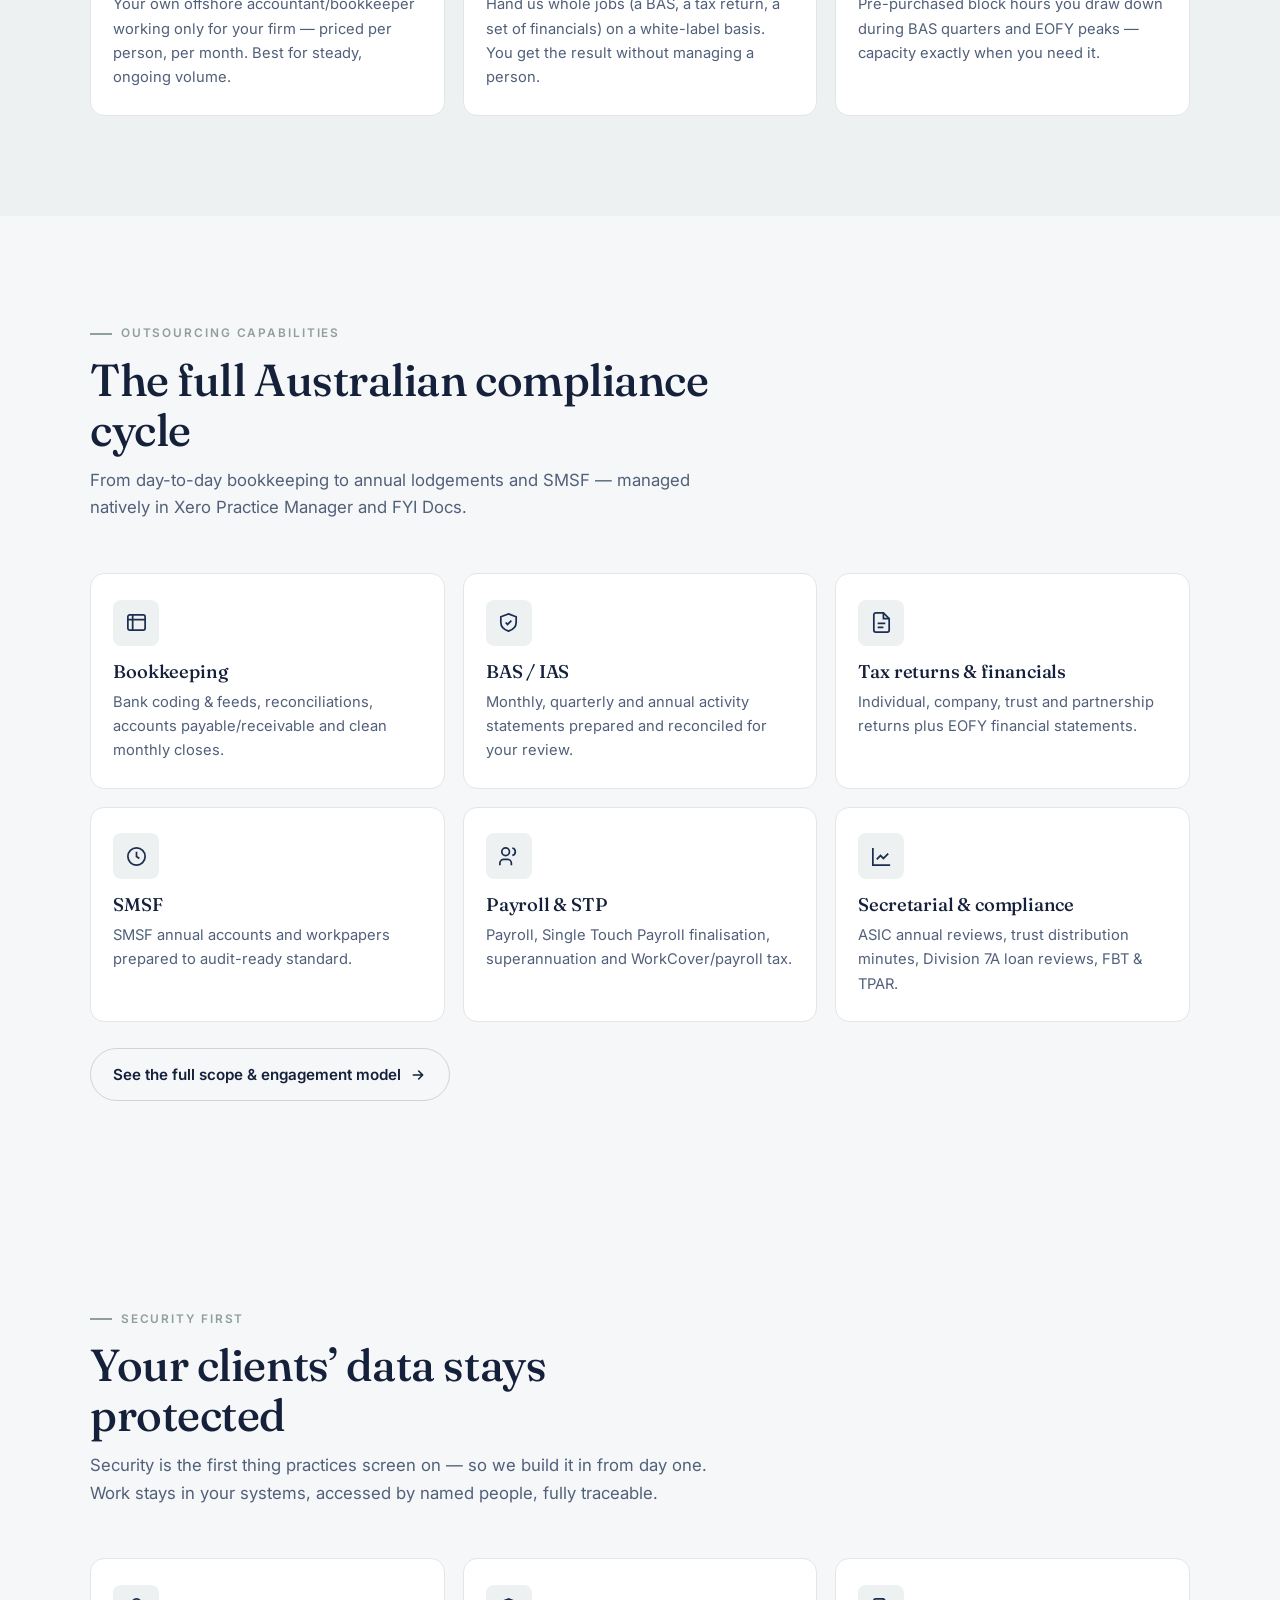
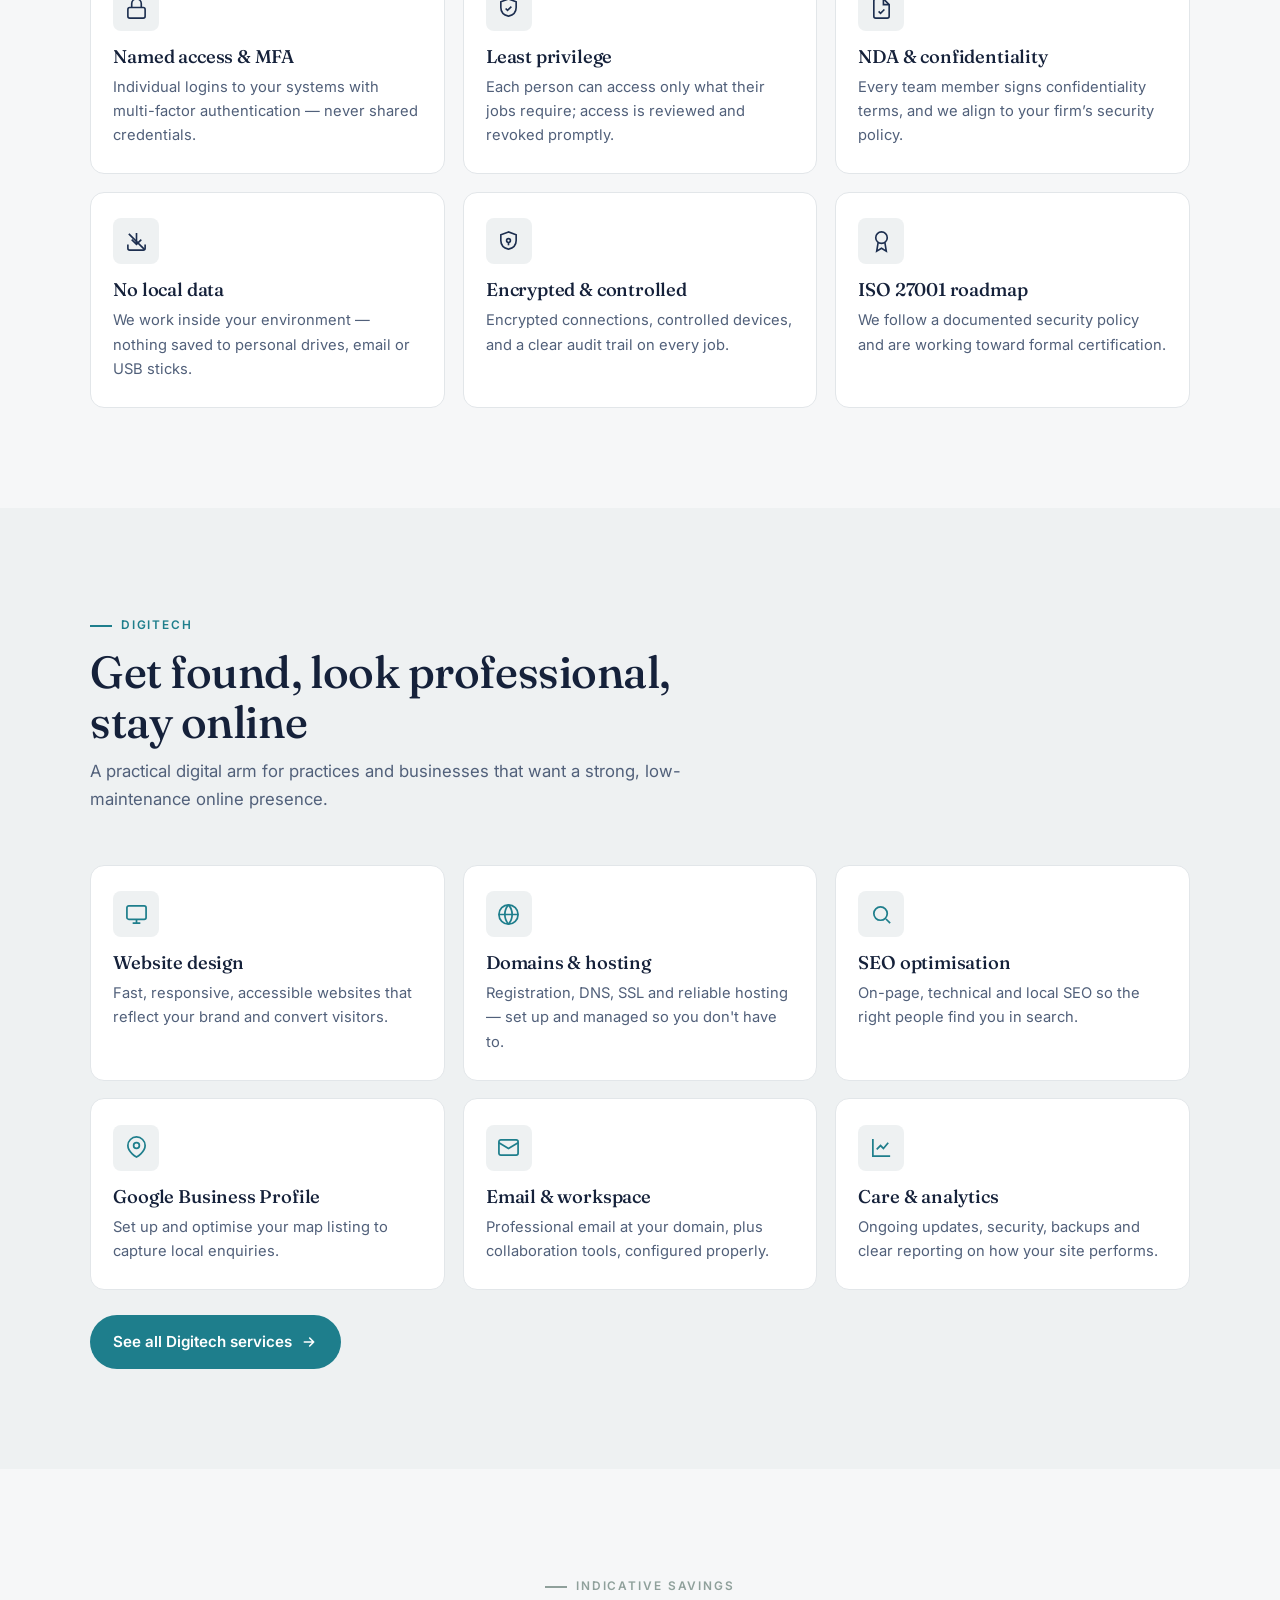
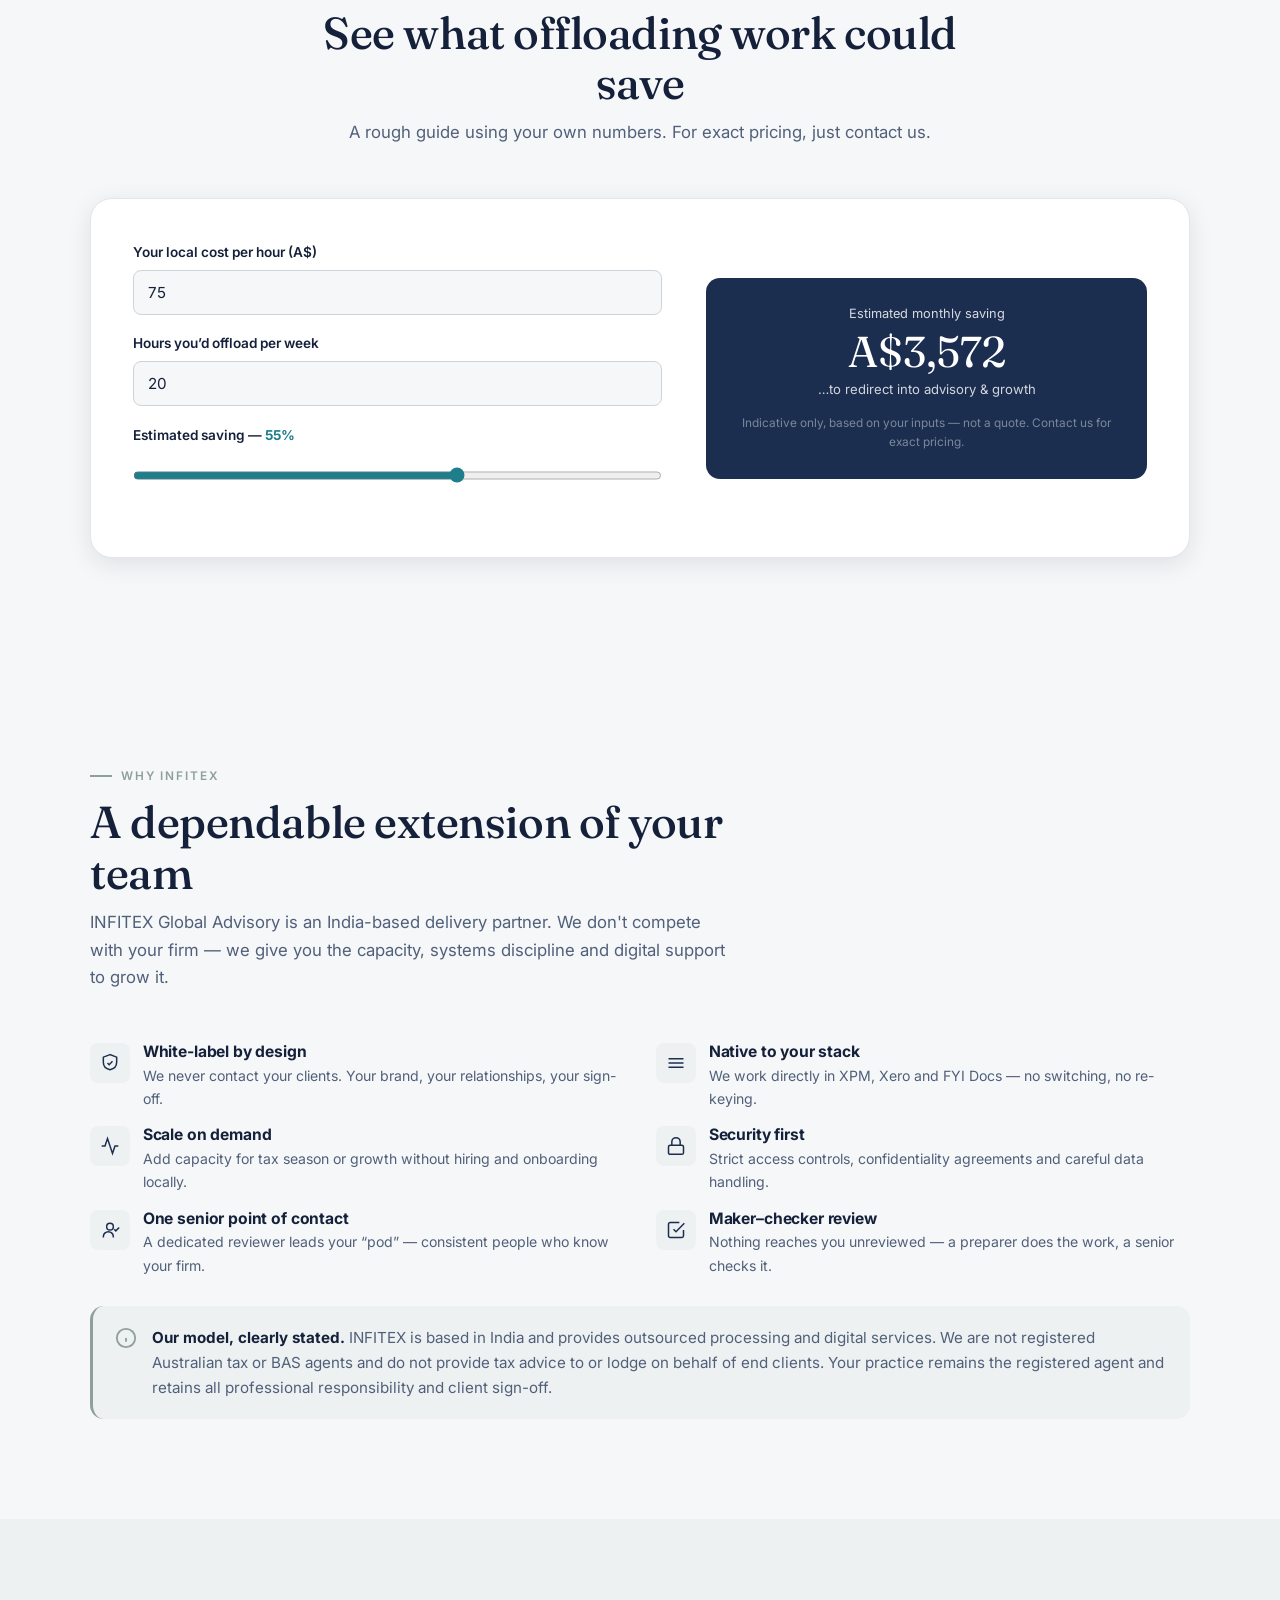
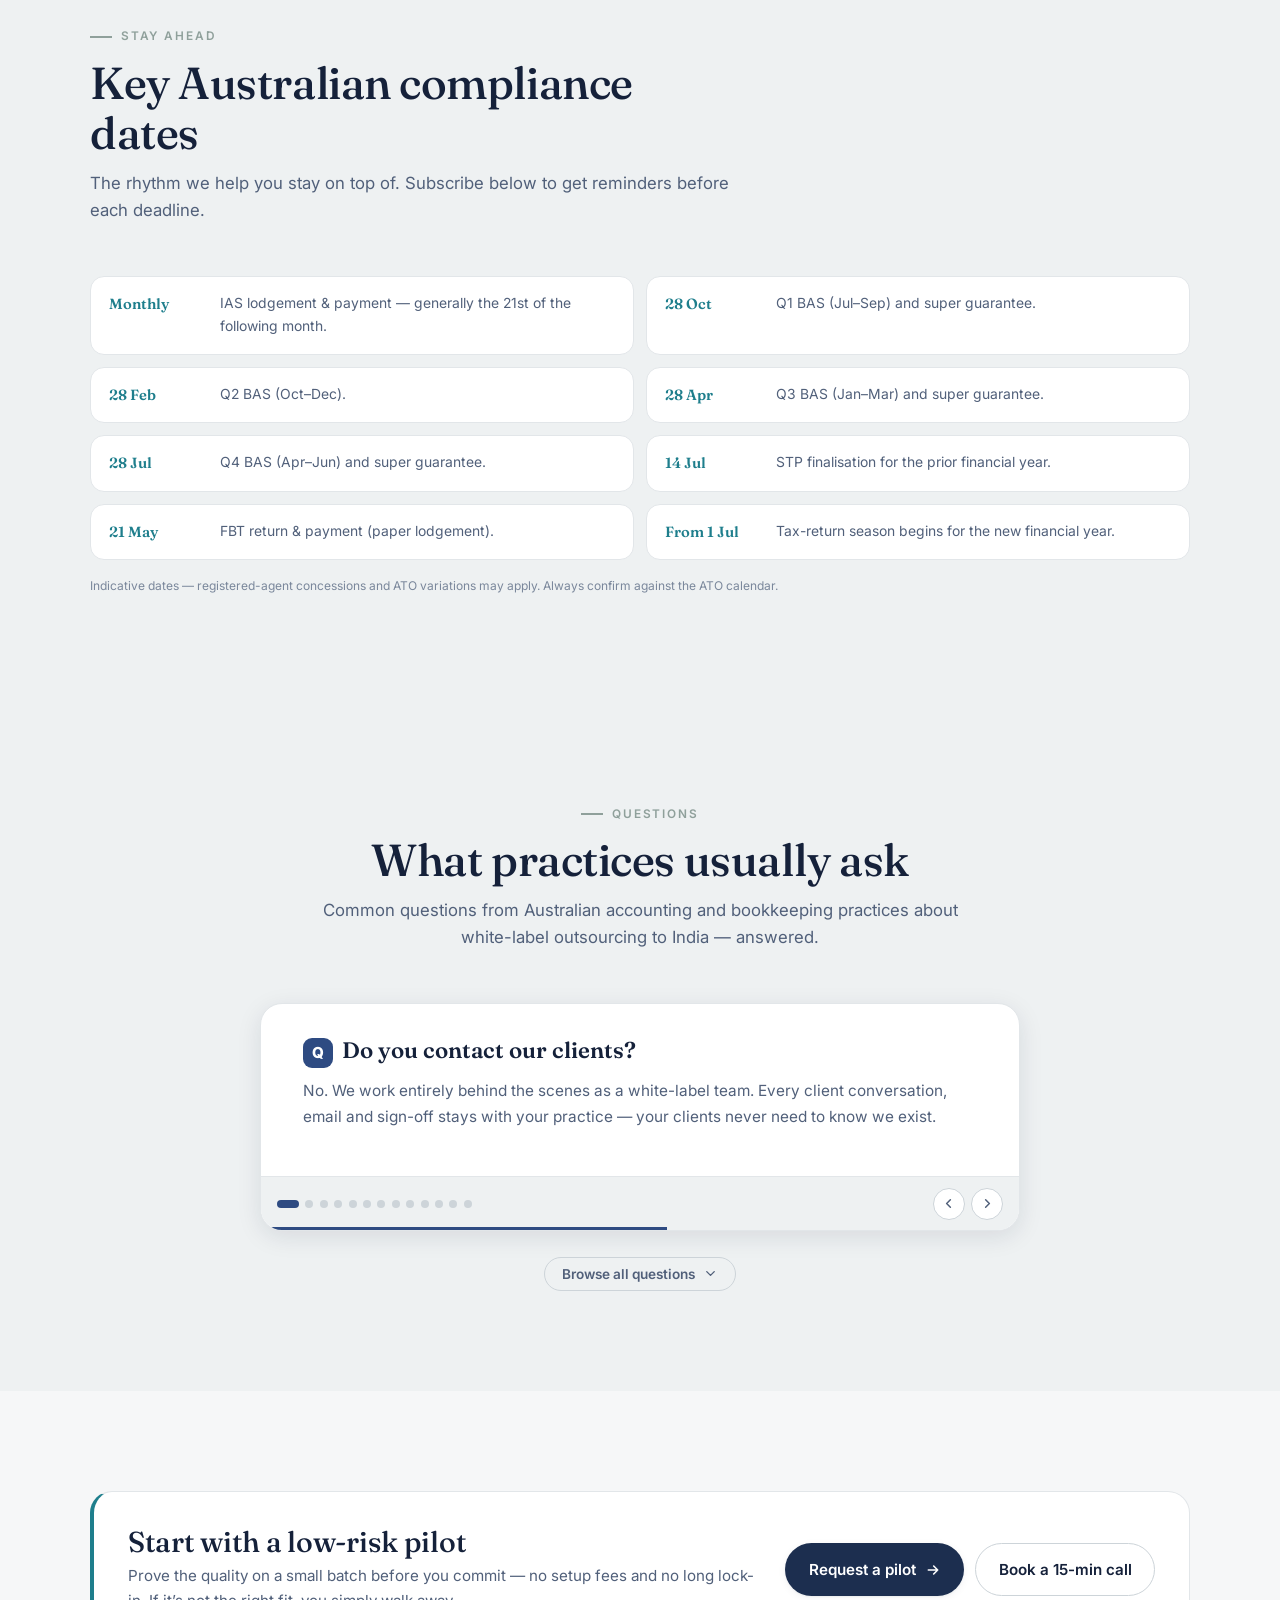
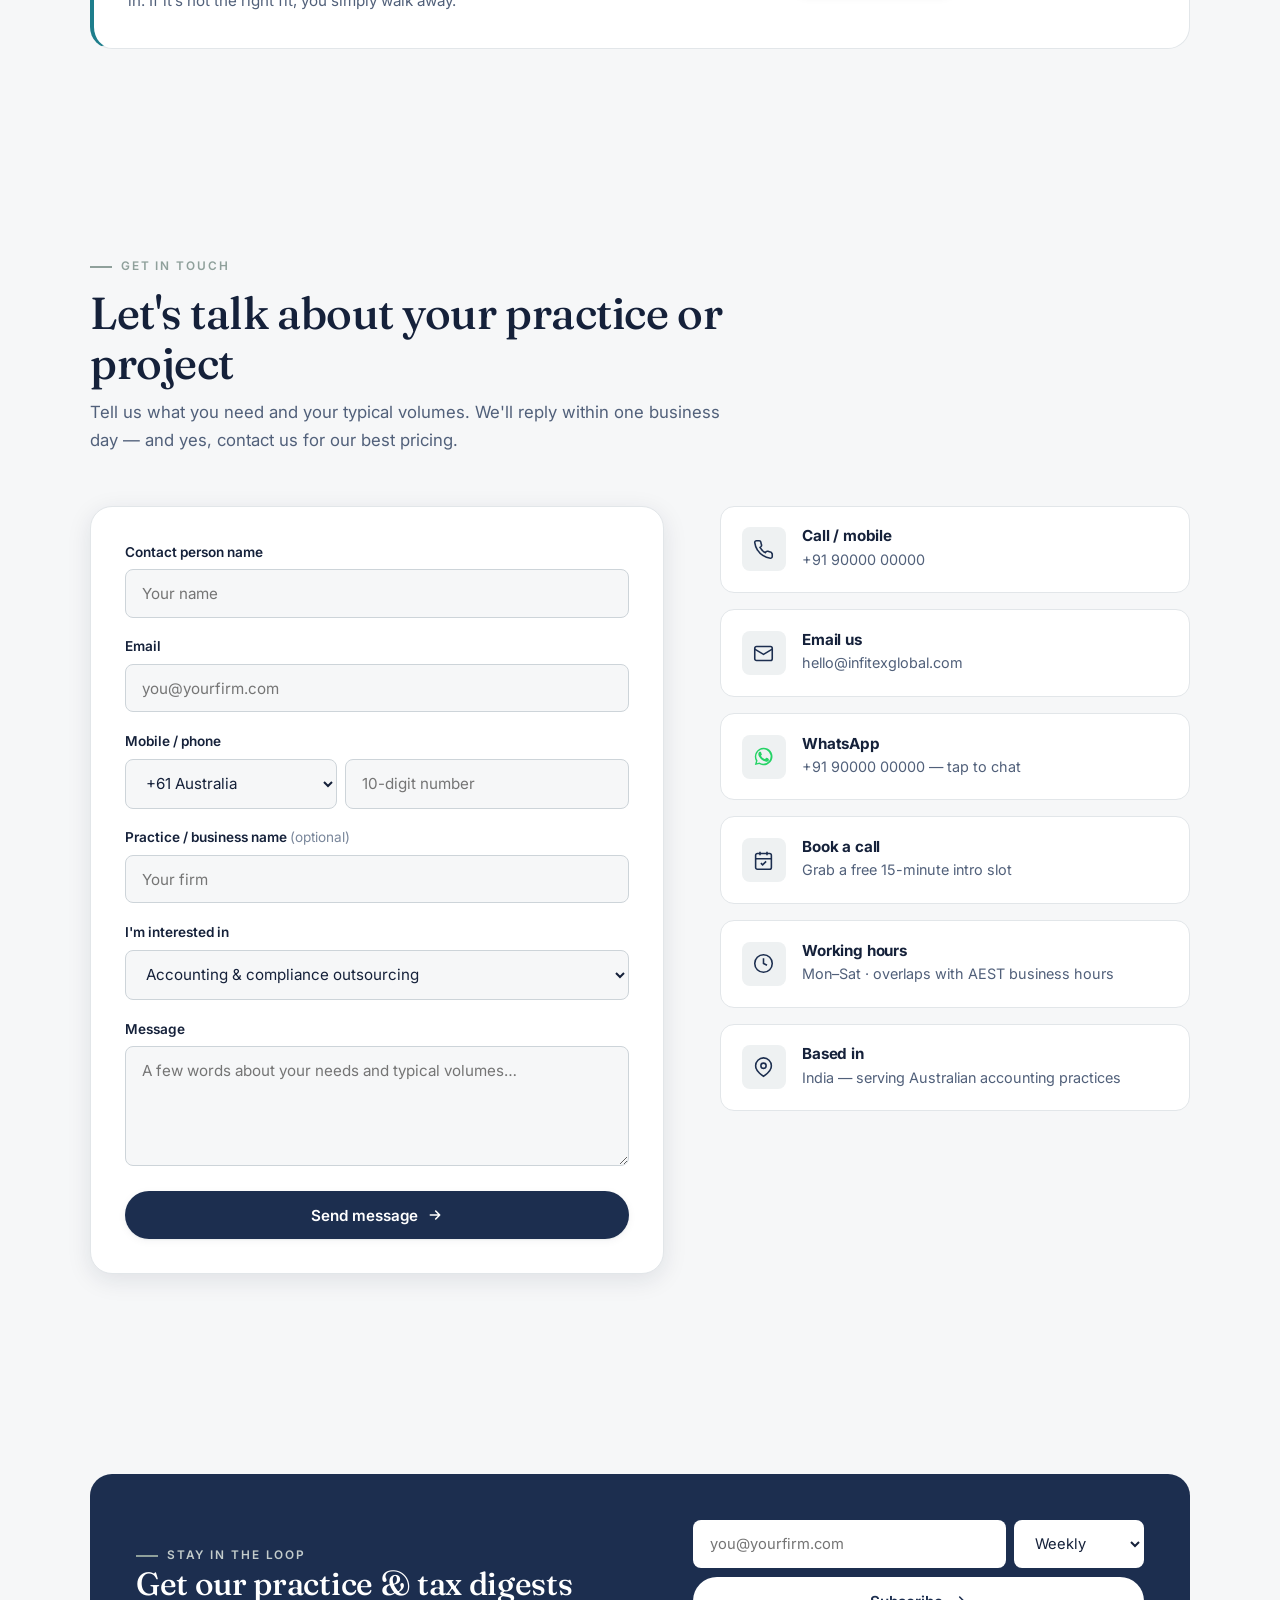
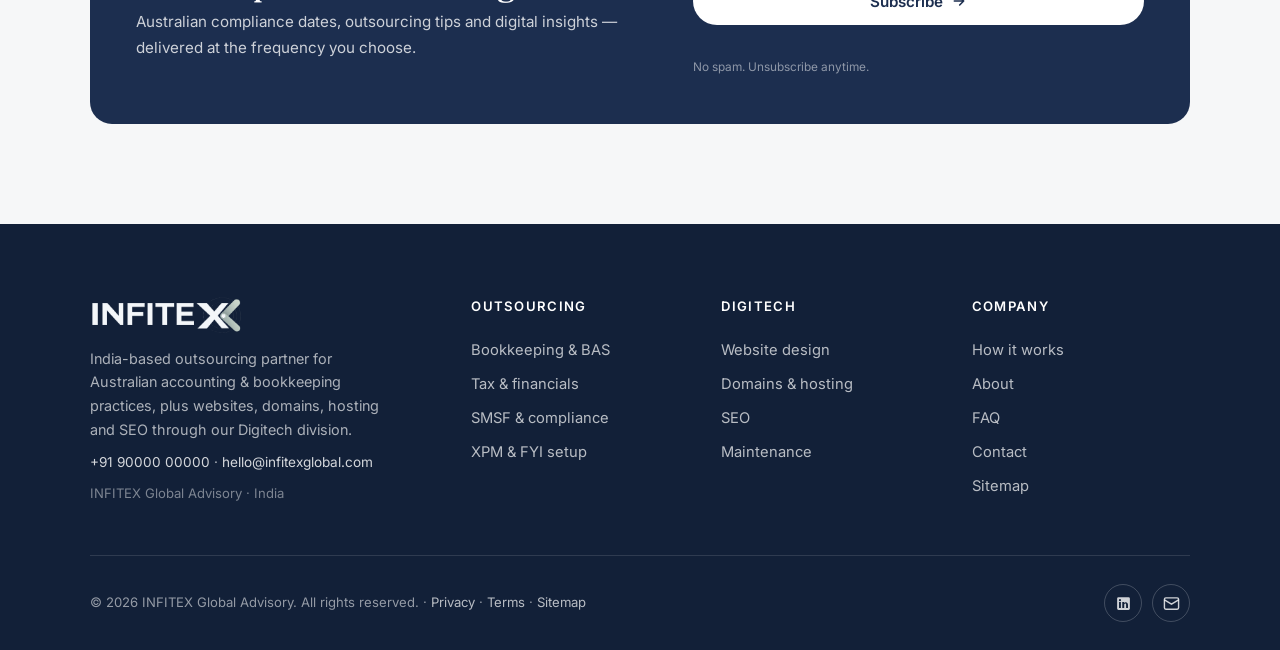
==== commit 95835a5d: "Add files via upload" ====
--- a/index.html
+++ b/index.html
@@ -52,8 +52,10 @@
     <div class="nav-tools">
       <a class="nav-call" href="tel:+919000000000" aria-label="Call INFITEX on +91 90000 00000"><svg viewBox="0 0 24 24" fill="none" stroke="currentColor" stroke-width="1.8"><path d="M22 16.9v3a2 2 0 0 1-2.2 2 19.8 19.8 0 0 1-8.6-3.1 19.5 19.5 0 0 1-6-6A19.8 19.8 0 0 1 2 4.2 2 2 0 0 1 4 2h3a2 2 0 0 1 2 1.7c.1 1 .4 1.9.7 2.8a2 2 0 0 1-.5 2.1L8 9.6a16 16 0 0 0 6 6l1-1a2 2 0 0 1 2.1-.5c.9.3 1.8.6 2.8.7a2 2 0 0 1 1.7 2z"/></svg>+91 90000 00000</a>
       
-      <button class="icon-btn search-btn" id="searchToggle" aria-label="Search the site" title="Search the site (press /)">
+      <button class="search-trigger" id="searchToggle" aria-label="Search the site" title="Search the site (press /)">
         <svg viewBox="0 0 24 24" fill="none" stroke="currentColor" stroke-width="2" stroke-linecap="round"><circle cx="11" cy="11" r="7"/><path d="M21 21l-4.3-4.3"/></svg>
+        <span class="st-label">Search</span>
+        <kbd class="st-key">/</kbd>
       </button>
       <button class="icon-btn" id="themeToggle" aria-label="Toggle light or dark theme" title="Toggle theme">
         <svg id="iconSun" viewBox="0 0 24 24" fill="none" stroke="currentColor" stroke-width="2" stroke-linecap="round"><circle cx="12" cy="12" r="4"/><path d="M12 2v2M12 20v2M4.9 4.9l1.4 1.4M17.7 17.7l1.4 1.4M2 12h2M20 12h2M4.9 19.1l1.4-1.4M17.7 6.3l1.4-1.4"/></svg>
--- a/styles.css
+++ b/styles.css
@@ -510,21 +510,34 @@
    ADD-ON 6: Site search (header trigger + overlay + results)
    ============================================================ */
 .search-btn{position:relative}
+/* Visible header search trigger (pill on desktop, icon on small screens) */
+.search-trigger{display:inline-flex;align-items:center;gap:.5rem;height:42px;padding:0 .8rem;
+  border:1px solid var(--line-strong);border-radius:var(--r-pill);background:var(--surface);color:var(--ink-soft);
+  cursor:pointer;font-family:'Inter',sans-serif;font-weight:500;font-size:.9rem;transition:color .15s,border-color .15s,transform .15s}
+.search-trigger:hover{border-color:var(--navy);color:var(--navy);transform:translateY(-1px)}
+html[data-theme="dark"] .search-trigger{background:var(--surface)}
+html[data-theme="dark"] .search-trigger:hover{color:var(--ink)}
+.search-trigger svg{width:18px;height:18px;flex-shrink:0}
+.search-trigger .st-label{white-space:nowrap}
+.search-trigger .st-key{font-family:'Inter',sans-serif;font-size:.72rem;border:1px solid var(--line-strong);
+  border-radius:5px;padding:.04rem .4rem;color:var(--ink-faint);background:var(--surface-2);line-height:1.4}
+@media (max-width:1180px){.search-trigger .st-key{display:none}}
+@media (max-width:900px){.search-trigger{width:42px;padding:0;justify-content:center}.search-trigger .st-label{display:none}}
 .search-overlay{position:fixed;inset:0;z-index:120;display:none;align-items:flex-start;justify-content:center;
   padding:clamp(64px,12vh,140px) 18px 40px;background:rgba(12,20,38,.55);
   -webkit-backdrop-filter:blur(4px);backdrop-filter:blur(4px);opacity:0;transition:opacity .22s var(--ease)}
 .search-overlay.open{display:flex;opacity:1}
-.search-box{width:100%;max-width:640px;background:var(--surface);border:1px solid var(--line);
+.search-box{width:100%;max-width:680px;background:var(--surface);border:1px solid var(--line);
   border-radius:var(--r-md);box-shadow:var(--shadow-lg);overflow:hidden;
   transform:translateY(-10px);transition:transform .22s var(--ease)}
 .search-overlay.open .search-box{transform:none}
-.search-field{display:flex;align-items:center;gap:.6rem;padding:.85rem 1rem;border-bottom:1px solid var(--line)}
-.search-field svg{width:20px;height:20px;color:var(--ink-faint);flex-shrink:0}
+.search-field{display:flex;align-items:center;gap:.7rem;padding:1.05rem 1.15rem;border-bottom:1px solid var(--line)}
+.search-field svg{width:23px;height:23px;color:var(--ink-faint);flex-shrink:0}
 .search-field input{flex:1 1 auto;border:none;background:none;outline:none;font-family:'Inter',sans-serif;
-  font-size:1.02rem;color:var(--ink)}
+  font-size:1.15rem;color:var(--ink);min-width:0}
 .search-field input::placeholder{color:var(--ink-faint)}
 .search-field .search-clear{border:none;background:var(--surface-2);color:var(--ink-soft);cursor:pointer;
-  width:30px;height:30px;border-radius:var(--r-pill);font-size:1rem;line-height:1;display:none;place-items:center;flex-shrink:0}
+  width:34px;height:34px;border-radius:var(--r-pill);font-size:1.15rem;line-height:1;display:none;place-items:center;flex-shrink:0}
 .search-field .search-clear.show{display:grid}
 .search-field kbd{font-family:'Inter',sans-serif;font-size:.68rem;color:var(--ink-faint);border:1px solid var(--line-strong);
   border-radius:5px;padding:.12rem .4rem;background:var(--surface-2);flex-shrink:0}
@@ -537,8 +550,8 @@
 .search-results .sr-title{font-weight:600;font-size:.92rem;display:flex;align-items:center;gap:.5rem}
 .search-results .sr-title .sr-tag{font-size:.62rem;font-weight:700;letter-spacing:.04em;text-transform:uppercase;
   color:#fff;background:var(--accent);border-radius:var(--r-pill);padding:.1rem .5rem;flex-shrink:0}
-.search-results .sr-title .sr-tag.faq{background:var(--steel)}
-.search-results .sr-title .sr-tag.digi{background:var(--digi)}
+.search-results .sr-title .sr-tag.sr-faq{background:var(--steel)}
+.search-results .sr-title .sr-tag.sr-svc{background:var(--digi)}
 .search-results .sr-snippet{font-size:.82rem;color:var(--ink-soft);line-height:1.45;
   display:-webkit-box;-webkit-line-clamp:2;-webkit-box-orient:vertical;overflow:hidden}
 .search-results mark{background:rgba(46,75,130,.18);color:inherit;border-radius:3px;padding:0 .1em}
